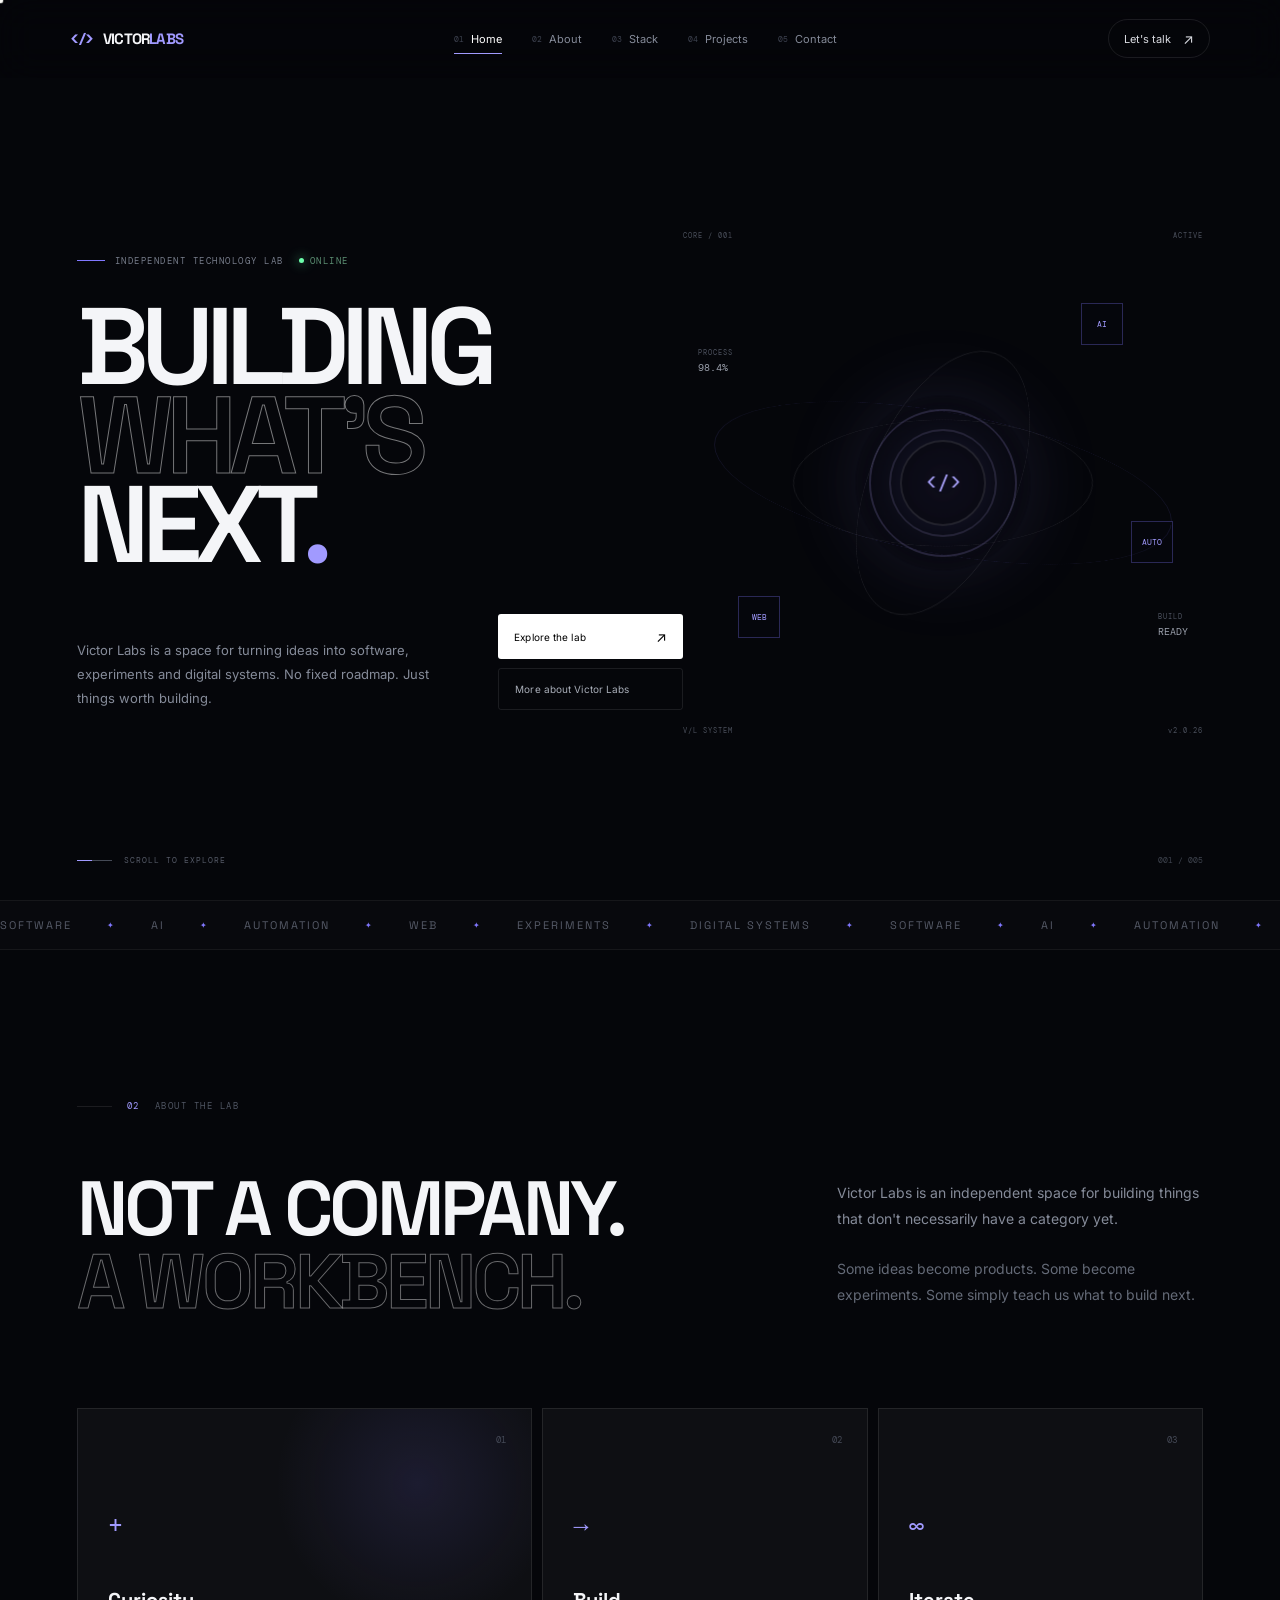
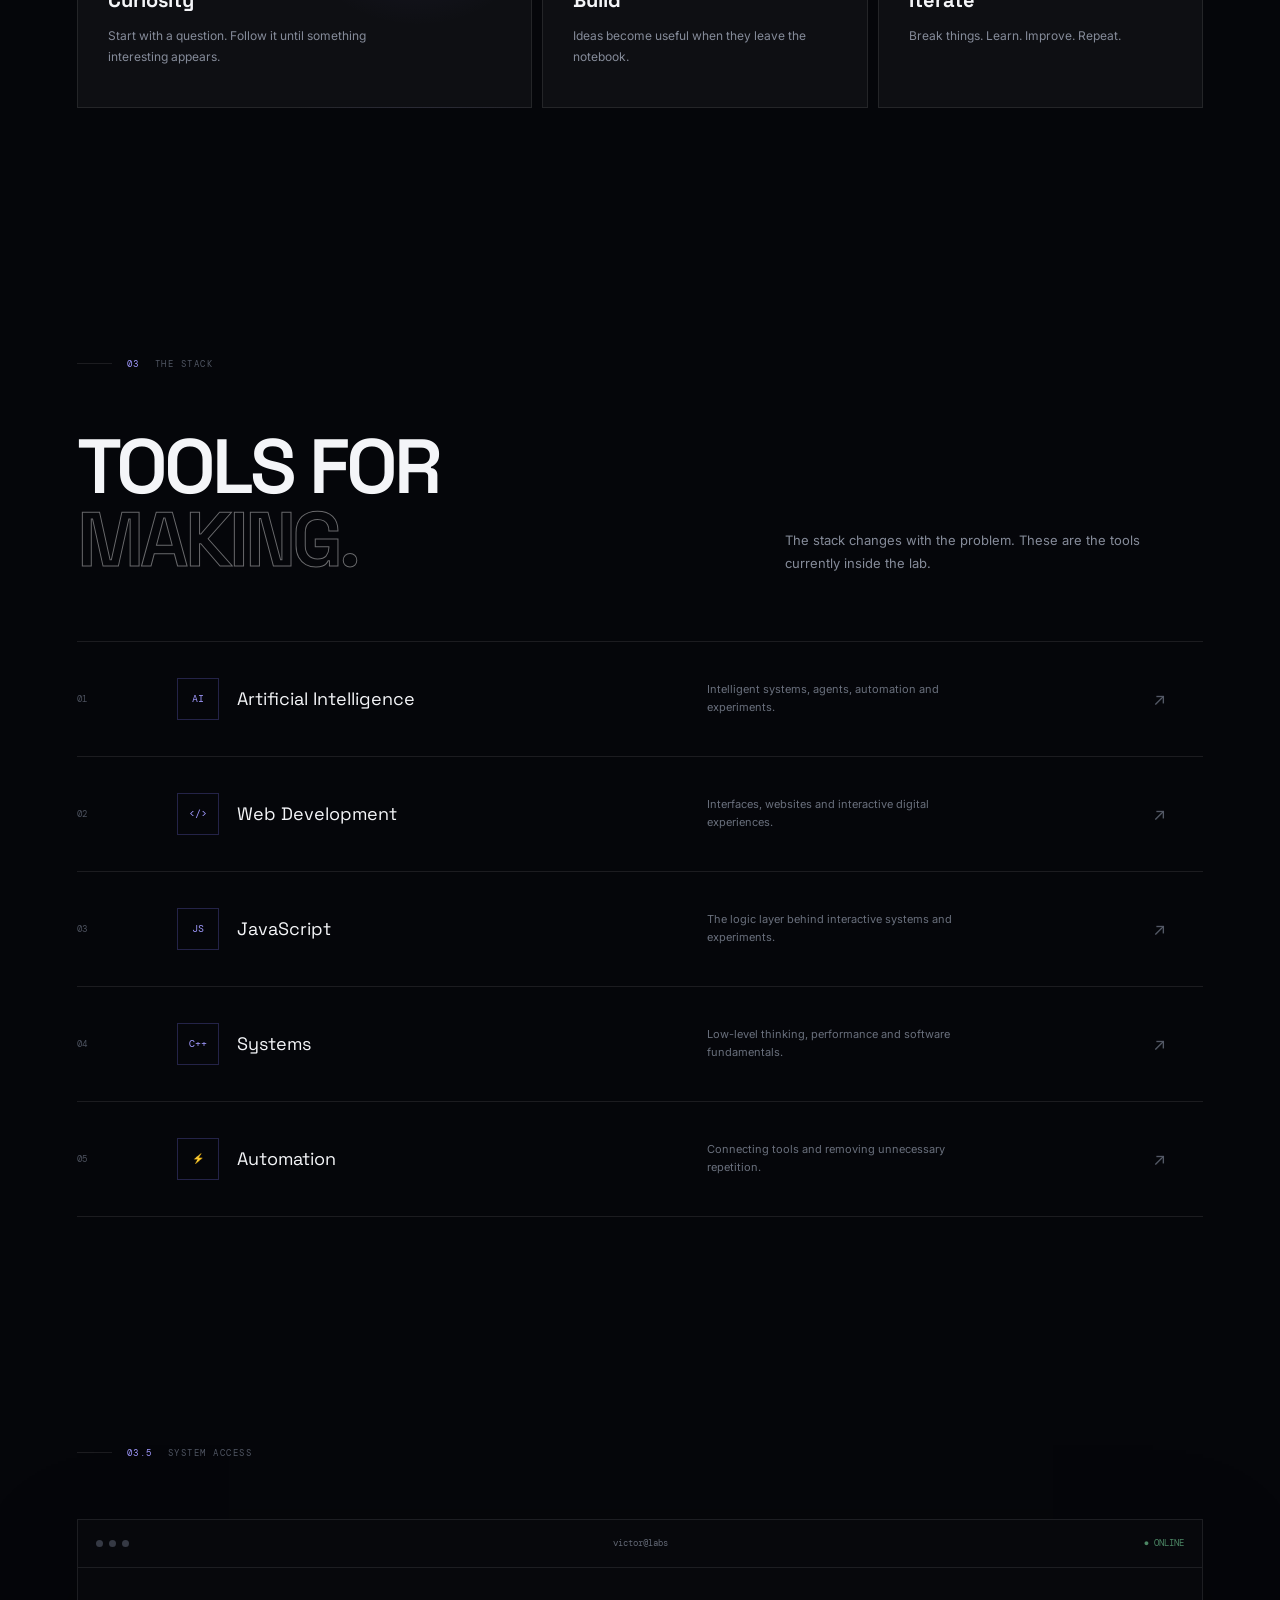
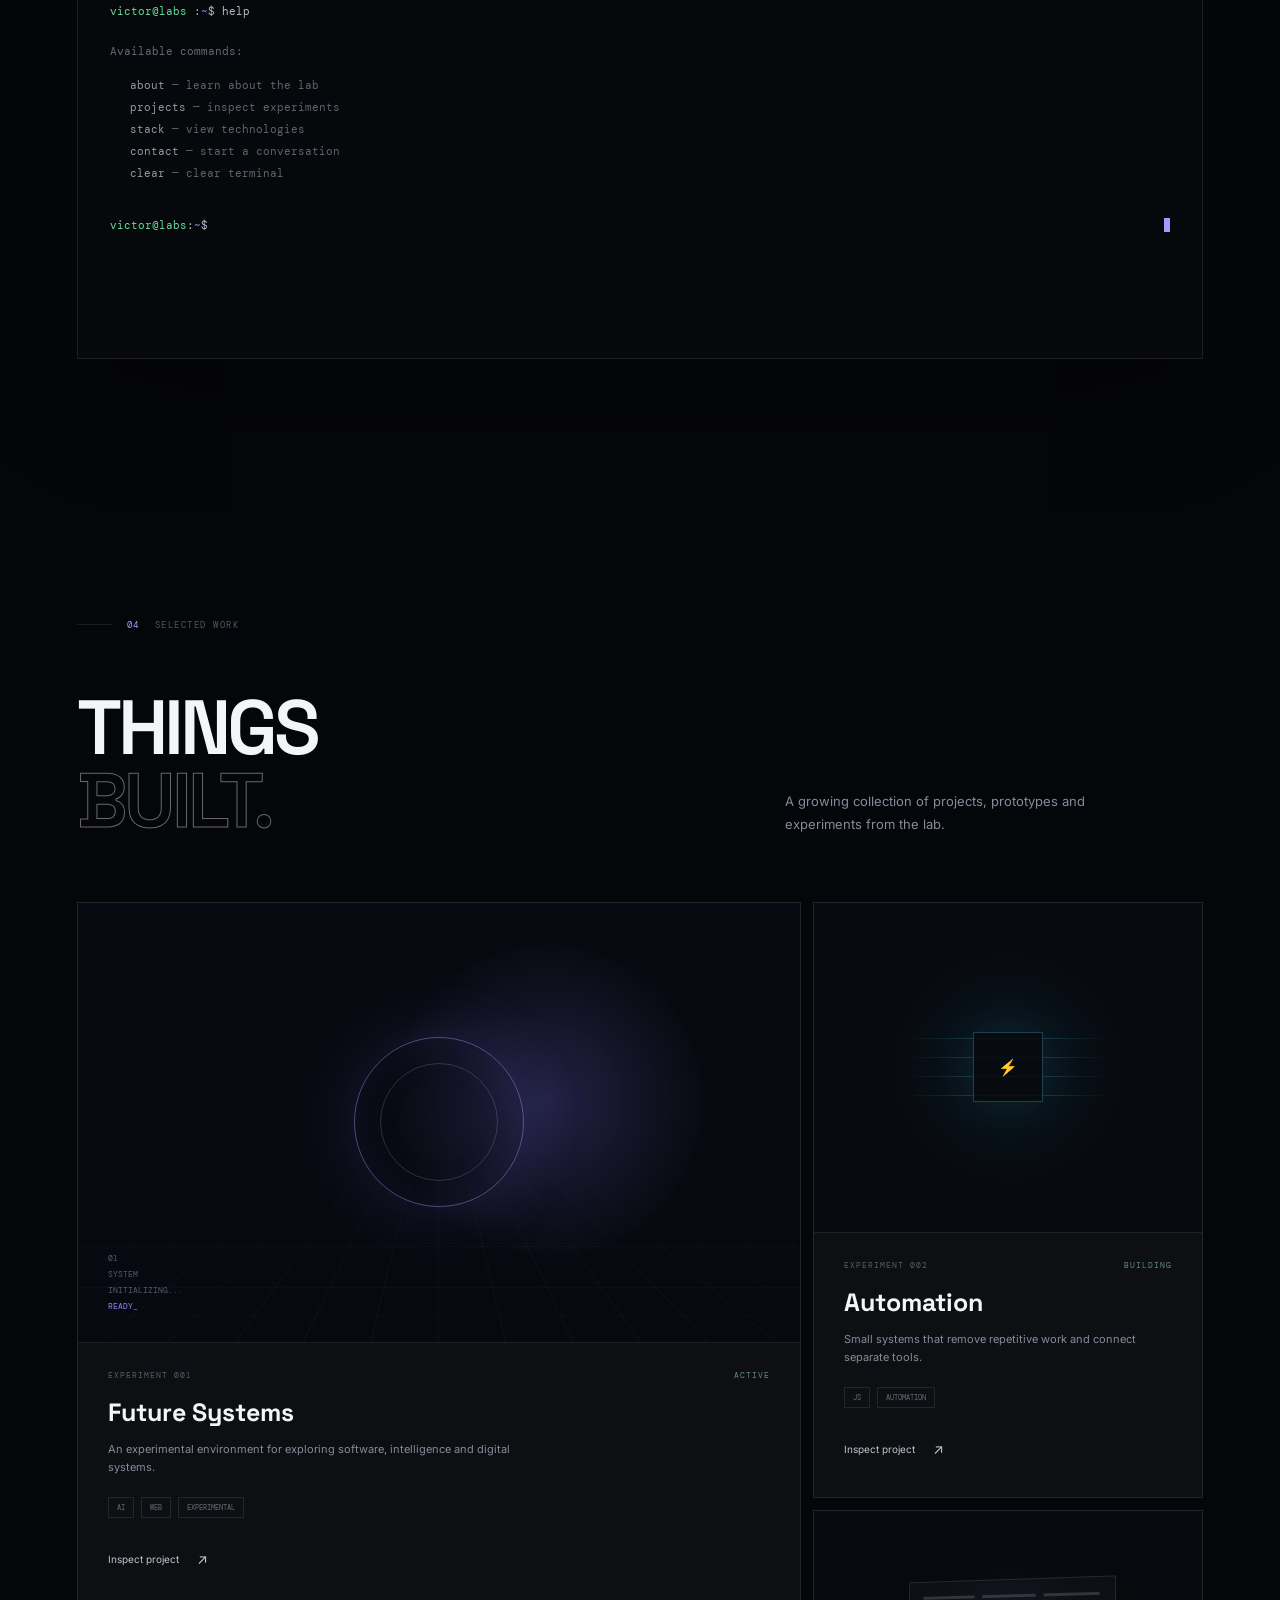
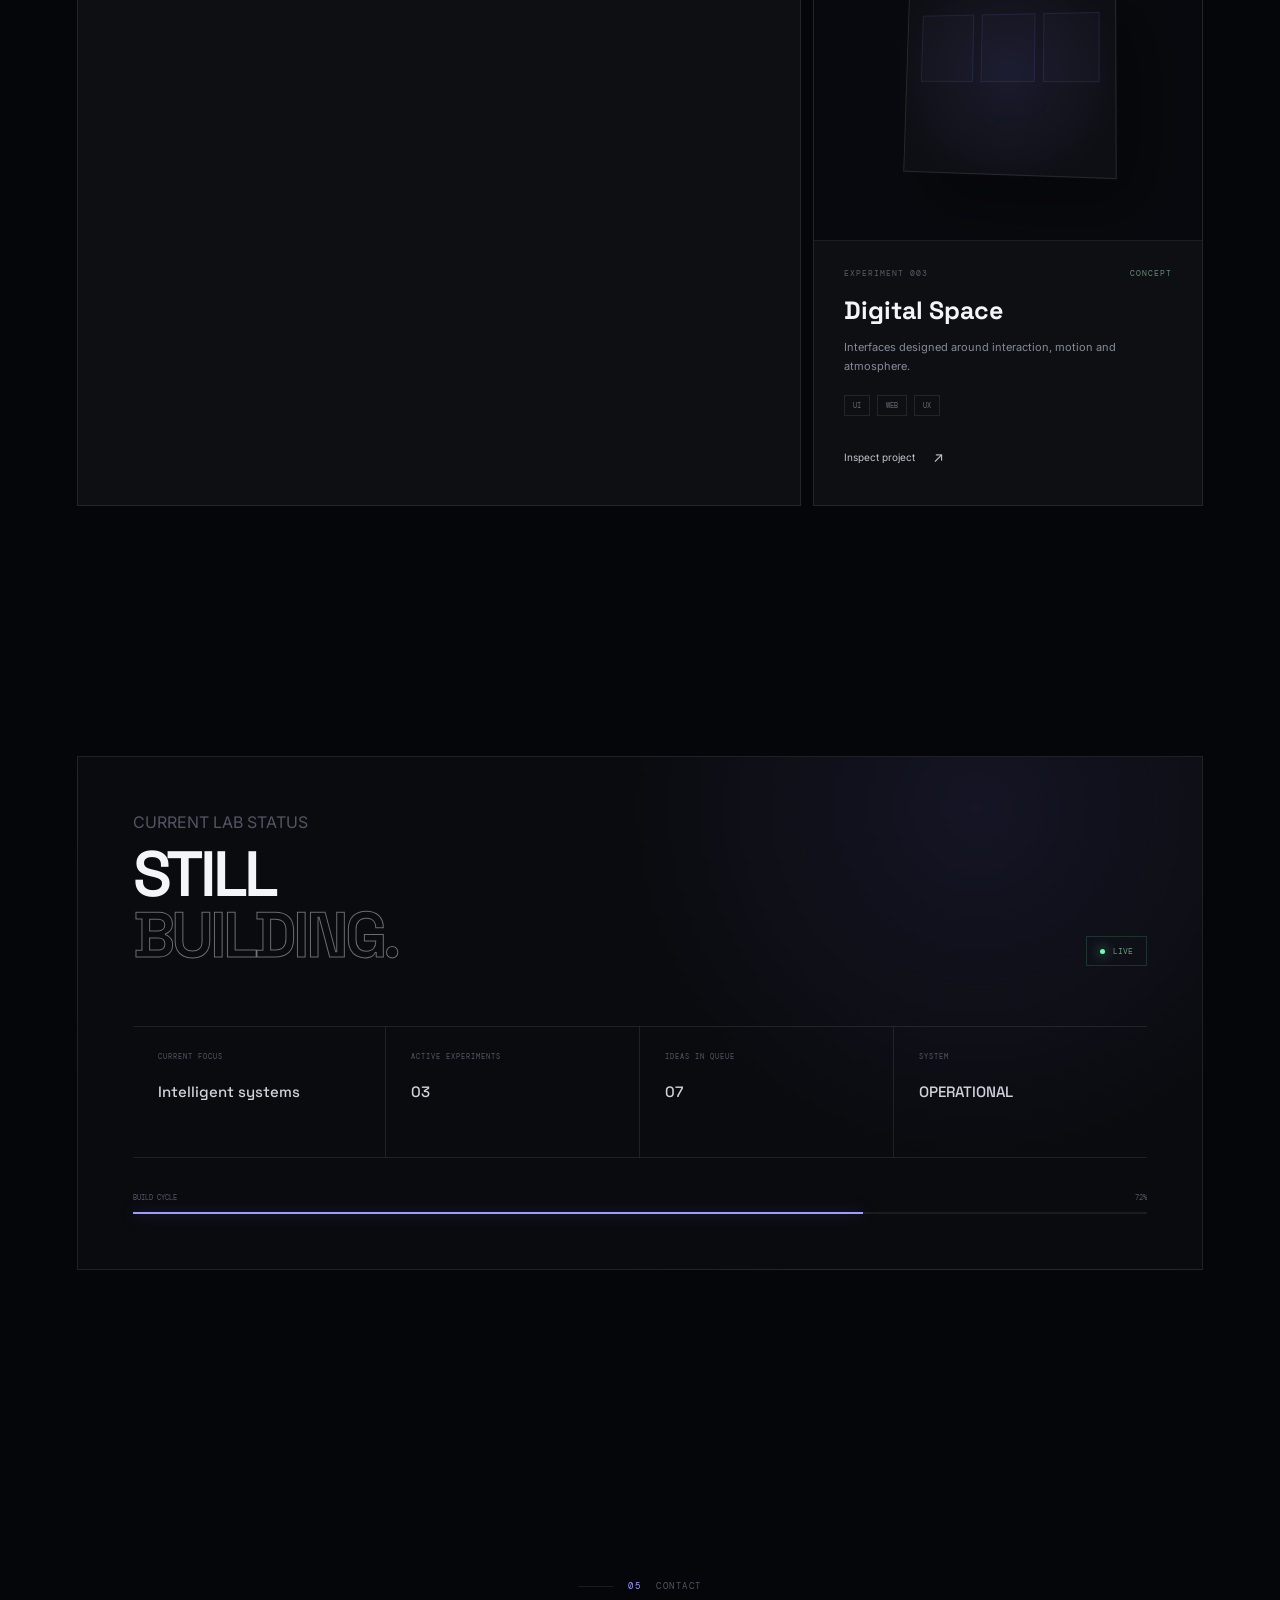
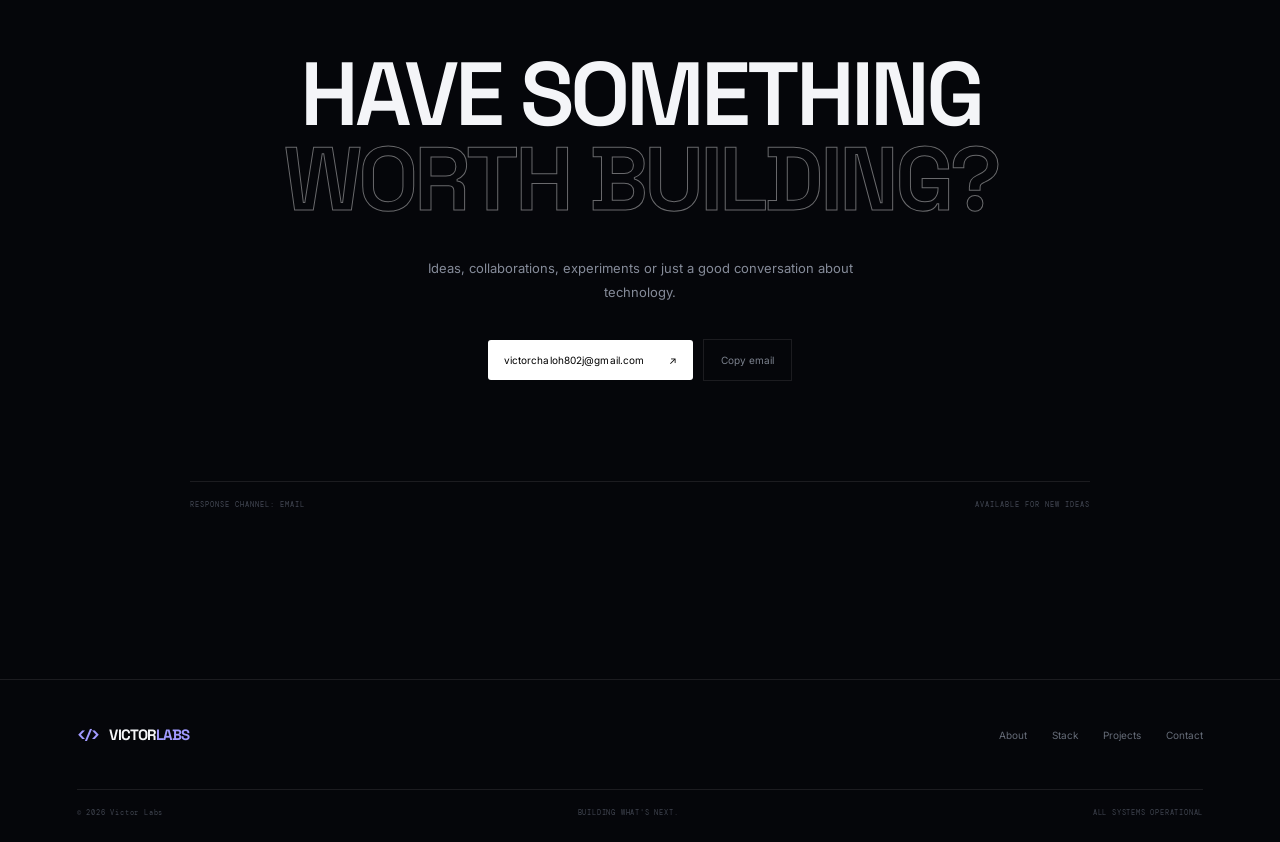
==== index.html @ d170b47a "Initial Victor Labs website" ====
<!DOCTYPE html>
<html lang="en">
<head>
    <meta charset="UTF-8">

    <meta
        name="viewport"
        content="width=device-width, initial-scale=1.0"
    >

    <meta
    name="description"
    content="Victor Labs — a digital workshop for software, AI, automation, web development and experimental technology."
>

<meta
    name="keywords"
    content="Victor Labs, software development, AI, automation, web development, technology, digital systems"
>

<meta name="author" content="Victor Labs">

<meta
    name="theme-color"
    content="#05060a"
>

<meta property="og:title" content="Victor Labs — Building What's Next">

<meta
    property="og:description"
    content="Software, AI, automation and experimental digital systems."
>

<meta property="og:type" content="website">

<meta property="og:site_name" content="Victor Labs">

<meta name="twitter:card" content="summary">
<meta name="twitter:title" content="Victor Labs — Building What's Next">
<meta
    name="twitter:description"
    content="Software, AI, automation and experimental digital systems."
>

    <title>Victor Labs — Building What's Next</title>
       
    <link rel="icon" type="image/svg+xml" href="favicon.svg">
    <link rel="preconnect" href="https://fonts.googleapis.com">
    <link rel="preconnect" href="https://fonts.gstatic.com" crossorigin>

    <link
        href="https://fonts.googleapis.com/css2?family=DM+Mono:wght@400;500&family=Inter:wght@400;500;600;700;800&family=Space+Grotesk:wght@400;500;600;700&display=swap"
        rel="stylesheet"
    >

    <link rel="stylesheet" href="style.css">
</head>

<body>

    <!-- =========================
         LOADER
    ========================== -->

    <div class="loader" id="loader">
        <div class="loader-inner">
            <div class="loader-mark">&lt;/&gt;</div>

            <div class="loader-line">
                <span></span>
            </div>

            <div class="loader-meta">
                <span>VICTOR LABS</span>
                <span id="loader-percent">00%</span>
            </div>
        </div>
    </div>


    <!-- =========================
         BACKGROUND
    ========================== -->

    <div class="background" aria-hidden="true">
        <div class="background-grid"></div>
        <div class="background-noise"></div>

        <div class="ambient ambient-one"></div>
        <div class="ambient ambient-two"></div>
    </div>

    <canvas id="particle-canvas"></canvas>

    <div class="cursor-dot"></div>
    <div class="cursor-glow"></div>


    <!-- =========================
         NAVIGATION
    ========================== -->

    <header class="navbar">

        <a href="#home" class="brand">

            <span class="brand-mark">&lt;/&gt;</span>

            <span class="brand-name">
                VICTOR<span>LABS</span>
            </span>

        </a>


        <nav class="desktop-nav">

            <a href="#home" class="nav-link active">
                <span>01</span>
                Home
            </a>

            <a href="#about" class="nav-link">
                <span>02</span>
                About
            </a>

            <a href="#stack" class="nav-link">
                <span>03</span>
                Stack
            </a>

            <a href="#projects" class="nav-link">
                <span>04</span>
                Projects
            </a>

            <a href="#contact" class="nav-link">
                <span>05</span>
                Contact
            </a>

        </nav>


        <a href="#contact" class="nav-connect">
            Let's talk
            <span>↗</span>
        </a>


        <button
            class="menu-button"
            id="menu-button"
            aria-label="Open navigation"
            aria-expanded="false"
        >
            <span></span>
            <span></span>
        </button>

    </header>


    <!-- =========================
         MOBILE NAV
    ========================== -->

    <div class="mobile-menu" id="mobile-menu">

        <div class="mobile-menu-top">
            <span>NAVIGATION</span>
            <span>V/L</span>
        </div>

        <a href="#home">
            <span>01</span>
            Home
        </a>

        <a href="#about">
            <span>02</span>
            About
        </a>

        <a href="#stack">
            <span>03</span>
            Stack
        </a>

        <a href="#projects">
            <span>04</span>
            Projects
        </a>

        <a href="#contact">
            <span>05</span>
            Contact
        </a>

    </div>


    <main>

        <!-- =========================
             HERO
        ========================== -->

        <section class="hero" id="home">

            <div class="hero-left">

                <div class="eyebrow reveal">

                    <span class="eyebrow-line"></span>

                    <span>INDEPENDENT TECHNOLOGY LAB</span>

                    <span class="eyebrow-status">
                        <i></i>
                        ONLINE
                    </span>

                </div>


                <h1 class="hero-title">

                    <span class="hero-line">
                        BUILDING
                    </span>

                    <span class="hero-line hero-outline">
                        WHAT'S
                    </span>

                    <span class="hero-line">
                        NEXT<span class="hero-dot">.</span>
                    </span>

                </h1>


                <div class="hero-bottom">

                    <p class="hero-description">
                        Victor Labs is a space for turning ideas into
                        software, experiments and digital systems.
                        No fixed roadmap. Just things worth building.
                    </p>


                    <div class="hero-actions">

                        <a
                            href="#projects"
                            class="button button-primary magnetic"
                        >
                            <span>Explore the lab</span>
                            <span class="button-arrow">↗</span>
                        </a>

                        <a
                            href="#about"
                            class="button button-ghost magnetic"
                        >
                            <span>More about Victor Labs</span>
                        </a>

                    </div>

                </div>

            </div>


            <!-- HERO VISUAL -->

            <div class="hero-right">

                <div class="hero-system">

                    <div class="system-label system-label-top">
                        <span>CORE / 001</span>
                        <span>ACTIVE</span>
                    </div>


                    <div class="system-orbit orbit-a"></div>
                    <div class="system-orbit orbit-b"></div>
                    <div class="system-orbit orbit-c"></div>


                    <div class="system-core">

                        <div class="core-ring core-ring-one"></div>
                        <div class="core-ring core-ring-two"></div>

                        <div class="core-center">

                            <div class="core-symbol">
                                &lt;/&gt;
                            </div>

                            <div class="core-pulse"></div>

                        </div>

                    </div>


                    <div class="system-node node-one">
                        <span>AI</span>
                    </div>

                    <div class="system-node node-two">
                        <span>WEB</span>
                    </div>

                    <div class="system-node node-three">
                        <span>AUTO</span>
                    </div>


                    <div class="system-data data-one">
                        <span>PROCESS</span>
                        <strong>98.4%</strong>
                    </div>

                    <div class="system-data data-two">
                        <span>BUILD</span>
                        <strong>READY</strong>
                    </div>


                    <div class="system-label system-label-bottom">
                        <span>V/L SYSTEM</span>
                        <span>v2.0.26</span>
                    </div>

                </div>

            </div>


            <div class="hero-scroll">
                <span class="scroll-line"></span>
                <span>SCROLL TO EXPLORE</span>
            </div>


            <div class="hero-index">
                001 / 005
            </div>

        </section>


        <!-- =========================
             MARQUEE
        ========================== -->

        <div class="marquee">

            <div class="marquee-track">

                <span>SOFTWARE</span>
                <i>✦</i>

                <span>AI</span>
                <i>✦</i>

                <span>AUTOMATION</span>
                <i>✦</i>

                <span>WEB</span>
                <i>✦</i>

                <span>EXPERIMENTS</span>
                <i>✦</i>

                <span>DIGITAL SYSTEMS</span>
                <i>✦</i>

                <span>SOFTWARE</span>
                <i>✦</i>

                <span>AI</span>
                <i>✦</i>

                <span>AUTOMATION</span>
                <i>✦</i>

            </div>

        </div>


        <!-- =========================
             ABOUT
        ========================== -->

        <section class="section about-section" id="about">

            <div class="section-top">

                <div class="section-number">
                    02
                </div>

                <div class="section-label">
                    ABOUT THE LAB
                </div>

            </div>


            <div class="about-intro">

                <h2>
                    NOT A COMPANY.
                    <span>A WORKBENCH.</span>
                </h2>

                <div class="about-intro-copy">

                    <p>
                        Victor Labs is an independent space for
                        building things that don't necessarily
                        have a category yet.
                    </p>

                    <p>
                        Some ideas become products. Some become
                        experiments. Some simply teach us what
                        to build next.
                    </p>

                </div>

            </div>


            <div class="about-grid">

                <div class="about-card about-card-large">

                    <span class="card-index">01</span>

                    <div class="about-card-icon">
                        +
                    </div>

                    <h3>
                        Curiosity
                    </h3>

                    <p>
                        Start with a question. Follow it until
                        something interesting appears.
                    </p>

                </div>


                <div class="about-card">

                    <span class="card-index">02</span>

                    <div class="about-card-icon">
                        →
                    </div>

                    <h3>
                        Build
                    </h3>

                    <p>
                        Ideas become useful when they leave
                        the notebook.
                    </p>

                </div>


                <div class="about-card">

                    <span class="card-index">03</span>

                    <div class="about-card-icon">
                        ∞
                    </div>

                    <h3>
                        Iterate
                    </h3>

                    <p>
                        Break things. Learn. Improve.
                        Repeat.
                    </p>

                </div>

            </div>

        </section>


        <!-- =========================
             STACK
        ========================== -->

        <section class="section stack-section" id="stack">

            <div class="section-top">

                <div class="section-number">
                    03
                </div>

                <div class="section-label">
                    THE STACK
                </div>

            </div>


            <div class="section-heading-row">

                <h2>
                    TOOLS FOR
                    <span>MAKING.</span>
                </h2>

                <p>
                    The stack changes with the problem.
                    These are the tools currently inside
                    the lab.
                </p>

            </div>


            <div class="stack-list">

                <article class="stack-item">

                    <div class="stack-number">
                        01
                    </div>

                    <div class="stack-name">
                        <span class="stack-icon">AI</span>
                        Artificial Intelligence
                    </div>

                    <div class="stack-description">
                        Intelligent systems, agents,
                        automation and experiments.
                    </div>

                    <div class="stack-arrow">
                        ↗
                    </div>

                </article>


                <article class="stack-item">

                    <div class="stack-number">
                        02
                    </div>

                    <div class="stack-name">
                        <span class="stack-icon">&lt;/&gt;</span>
                        Web Development
                    </div>

                    <div class="stack-description">
                        Interfaces, websites and interactive
                        digital experiences.
                    </div>

                    <div class="stack-arrow">
                        ↗
                    </div>

                </article>


                <article class="stack-item">

                    <div class="stack-number">
                        03
                    </div>

                    <div class="stack-name">
                        <span class="stack-icon">JS</span>
                        JavaScript
                    </div>

                    <div class="stack-description">
                        The logic layer behind interactive
                        systems and experiments.
                    </div>

                    <div class="stack-arrow">
                        ↗
                    </div>

                </article>


                <article class="stack-item">

                    <div class="stack-number">
                        04
                    </div>

                    <div class="stack-name">
                        <span class="stack-icon">C++</span>
                        Systems
                    </div>

                    <div class="stack-description">
                        Low-level thinking, performance and
                        software fundamentals.
                    </div>

                    <div class="stack-arrow">
                        ↗
                    </div>

                </article>


                <article class="stack-item">

                    <div class="stack-number">
                        05
                    </div>

                    <div class="stack-name">
                        <span class="stack-icon">⚡</span>
                        Automation
                    </div>

                    <div class="stack-description">
                        Connecting tools and removing
                        unnecessary repetition.
                    </div>

                    <div class="stack-arrow">
                        ↗
                    </div>

                </article>

            </div>

        </section>


        <!-- =========================
             TERMINAL
        ========================== -->

        <section class="section terminal-section">

            <div class="section-top">

                <div class="section-number">
                    03.5
                </div>

                <div class="section-label">
                    SYSTEM ACCESS
                </div>

            </div>


            <div class="terminal-window">

                <div class="terminal-top">

                    <div class="terminal-controls">
                        <span></span>
                        <span></span>
                        <span></span>
                    </div>

                    <div class="terminal-title">
                        victor@labs
                    </div>

                    <div class="terminal-status">
                        ● ONLINE
                    </div>

                </div>


                <div class="terminal-content" id="terminal-content">

                    <div class="terminal-line">
                        <span class="terminal-green">
                            victor@labs
                        </span>:<span class="terminal-blue">~</span>$
                        <span>help</span>
                    </div>

                    <div class="terminal-response">
                        Available commands:
                    </div>

                    <div class="terminal-command-list">

                        <span>
                            <b>about</b>
                            — learn about the lab
                        </span>

                        <span>
                            <b>projects</b>
                            — inspect experiments
                        </span>

                        <span>
                            <b>stack</b>
                            — view technologies
                        </span>

                        <span>
                            <b>contact</b>
                            — start a conversation
                        </span>

                        <span>
                            <b>clear</b>
                            — clear terminal
                        </span>

                    </div>

                    <div class="terminal-input-row">

                        <span class="terminal-green">
                            victor@labs
                        </span>:<span class="terminal-blue">~</span>$

                        <input
                            type="text"
                            id="terminal-input"
                            autocomplete="off"
                            spellcheck="false"
                            aria-label="Terminal command"
                        >

                        <span class="terminal-cursor"></span>

                    </div>

                </div>

            </div>

        </section>


        <!-- =========================
             PROJECTS
        ========================== -->

        <section class="section projects-section" id="projects">

            <div class="section-top">

                <div class="section-number">
                    04
                </div>

                <div class="section-label">
                    SELECTED WORK
                </div>

            </div>


            <div class="section-heading-row">

                <h2>
                    THINGS
                    <span>BUILT.</span>
                </h2>

                <p>
                    A growing collection of projects,
                    prototypes and experiments from
                    the lab.
                </p>

            </div>


            <div class="projects-grid">


                <!-- Project 01 -->

                <article class="project project-featured">

                    <div class="project-visual visual-one">

                        <div class="visual-grid"></div>

                        <div class="visual-orb"></div>

                        <div class="visual-code">

                            <span>01</span>

                            <div>
                                SYSTEM
                            </div>

                            <div>
                                INITIALIZING...
                            </div>

                            <strong>
                                READY_
                            </strong>

                        </div>

                    </div>


                    <div class="project-info">

                        <div class="project-meta">
                            <span>EXPERIMENT 001</span>
                            <span>ACTIVE</span>
                        </div>

                        <h3>
                            Future Systems
                        </h3>

                        <p>
                            An experimental environment for
                            exploring software, intelligence
                            and digital systems.
                        </p>

                        <div class="project-tags">
                            <span>AI</span>
                            <span>WEB</span>
                            <span>EXPERIMENTAL</span>
                        </div>

                        <button
                            class="project-button"
                            data-project="future"
                        >
                            Inspect project
                            <span>↗</span>
                        </button>

                    </div>

                </article>


                <!-- Project 02 -->

                <article class="project">

                    <div class="project-visual visual-two">

                        <div class="automation-lines">
                            <span></span>
                            <span></span>
                            <span></span>
                            <span></span>
                        </div>

                        <div class="automation-core">
                            ⚡
                        </div>

                    </div>


                    <div class="project-info">

                        <div class="project-meta">
                            <span>EXPERIMENT 002</span>
                            <span>BUILDING</span>
                        </div>

                        <h3>
                            Automation
                        </h3>

                        <p>
                            Small systems that remove repetitive
                            work and connect separate tools.
                        </p>

                        <div class="project-tags">
                            <span>JS</span>
                            <span>AUTOMATION</span>
                        </div>

                        <button
                            class="project-button"
                            data-project="automation"
                        >
                            Inspect project
                            <span>↗</span>
                        </button>

                    </div>

                </article>


                <!-- Project 03 -->

                <article class="project">

                    <div class="project-visual visual-three">

                        <div class="interface-window">

                            <div></div>
                            <div></div>
                            <div></div>

                            <span></span>
                            <span></span>
                            <span></span>

                        </div>

                    </div>


                    <div class="project-info">

                        <div class="project-meta">
                            <span>EXPERIMENT 003</span>
                            <span>CONCEPT</span>
                        </div>

                        <h3>
                            Digital Space
                        </h3>

                        <p>
                            Interfaces designed around interaction,
                            motion and atmosphere.
                        </p>

                        <div class="project-tags">
                            <span>UI</span>
                            <span>WEB</span>
                            <span>UX</span>
                        </div>

                        <button
                            class="project-button"
                            data-project="digital"
                        >
                            Inspect project
                            <span>↗</span>
                        </button>

                    </div>

                </article>


            </div>

        </section>


        <!-- =========================
             LAB STATUS
        ========================== -->

        <section class="section lab-section">

            <div class="lab-panel">

                <div class="lab-header">

                    <div>
                        <span class="section-label">
                            CURRENT LAB STATUS
                        </span>

                        <h2>
                            STILL <span>BUILDING.</span>
                        </h2>
                    </div>

                    <div class="lab-live">
                        <i></i>
                        LIVE
                    </div>

                </div>


                <div class="lab-status-grid">

                    <div class="lab-status-item">

                        <span>CURRENT FOCUS</span>

                        <strong>
                            Intelligent systems
                        </strong>

                    </div>


                    <div class="lab-status-item">

                        <span>ACTIVE EXPERIMENTS</span>

                        <strong>
                            03
                        </strong>

                    </div>


                    <div class="lab-status-item">

                        <span>IDEAS IN QUEUE</span>

                        <strong>
                            07
                        </strong>

                    </div>


                    <div class="lab-status-item">

                        <span>SYSTEM</span>

                        <strong>
                            OPERATIONAL
                        </strong>

                    </div>

                </div>


                <div class="lab-progress">

                    <div class="progress-label">
                        <span>BUILD CYCLE</span>
                        <span>72%</span>
                    </div>

                    <div class="progress-track">
                        <span></span>
                    </div>

                </div>

            </div>

        </section>


        <!-- =========================
             CONTACT
        ========================== -->

        <section class="section contact-section" id="contact">

            <div class="contact-wrap">

                <div class="section-top">

                    <div class="section-number">
                        05
                    </div>

                    <div class="section-label">
                        CONTACT
                    </div>

                </div>


                <h2>
                    HAVE SOMETHING
                    <span>WORTH BUILDING?</span>
                </h2>


                <p>
                    Ideas, collaborations, experiments or just
                    a good conversation about technology.
                </p>


                <div class="contact-actions">

                    <a
                        href="mailto:victorchaloh802j@gmail.com"
                        class="button button-primary magnetic"
                    >
                        <span>victorchaloh802j@gmail.com</span>
                        <span>↗</span>
                    </a>

                    <button
                        class="copy-email magnetic"
                        id="copy-email"
                    >
                        Copy email
                    </button>

                </div>


                <div class="contact-foot">

                    <span>
                        RESPONSE CHANNEL: EMAIL
                    </span>

                    <span>
                        AVAILABLE FOR NEW IDEAS
                    </span>

                </div>

            </div>

        </section>

    </main>


    <!-- =========================
         PROJECT MODAL
    ========================== -->

    <div
        class="project-modal"
        id="project-modal"
        aria-hidden="true"
    >

        <div class="modal-backdrop"></div>

        <div class="modal">

            <button
                class="modal-close"
                id="modal-close"
                aria-label="Close project"
            >
                ×
            </button>

            <div class="modal-number">
                EXPERIMENT
            </div>

            <h2 id="modal-title">
                Project
            </h2>

            <p id="modal-description">
                Project description.
            </p>

            <div
                class="modal-tech"
                id="modal-tech"
            ></div>

            <div class="modal-footer">

                <span id="modal-status">
                    STATUS
                </span>

                <span>
                    VICTOR LABS
                </span>

            </div>

        </div>

    </div>


    <!-- =========================
         FOOTER
    ========================== -->

    <footer>

        <div class="footer-top">

            <a href="#home" class="brand">

                <span class="brand-mark">&lt;/&gt;</span>

                <span class="brand-name">
                    VICTOR<span>LABS</span>
                </span>

            </a>


            <div class="footer-links">

                <a href="#about">About</a>
                <a href="#stack">Stack</a>
                <a href="#projects">Projects</a>
                <a href="#contact">Contact</a>

            </div>

        </div>


        <div class="footer-bottom">

            <span>
                © 2026 Victor Labs
            </span>

            <span>
                BUILDING WHAT'S NEXT.
            </span>

            <span>
                ALL SYSTEMS OPERATIONAL
            </span>

        </div>

    </footer>


    <script src="script.js"></script>

</body>
</html>
---- style.css ----
:root {
    --bg: #05060a;
    --bg-soft: #080a10;
    --surface: rgba(255, 255, 255, 0.035);
    --surface-hover: rgba(255, 255, 255, 0.055);

    --text: #f4f5f8;
    --muted: #858b99;
    --dim: #505663;

    --line: rgba(255, 255, 255, 0.09);
    --line-soft: rgba(255, 255, 255, 0.055);

    --accent: #8178ff;
    --accent-bright: #a19aff;
    --cyan: #5de4ff;

    --green: #6dffac;

    --max-width: 1440px;
}


/* =========================================
   RESET
========================================= */

* {
    margin: 0;
    padding: 0;
    box-sizing: border-box;
}

html {
    scroll-behavior: smooth;
    background: var(--bg);
}

body {
    background: var(--bg);
    color: var(--text);
    font-family: "Inter", sans-serif;
    overflow-x: hidden;
    cursor: none;
}

body.menu-open {
    overflow: hidden;
}

a {
    color: inherit;
    text-decoration: none;
}

button,
input {
    font: inherit;
}

button {
    border: 0;
}

::selection {
    background: var(--accent);
    color: white;
}


/* =========================================
   CUSTOM SCROLLBAR
========================================= */

::-webkit-scrollbar {
    width: 5px;
}

::-webkit-scrollbar-track {
    background: var(--bg);
}

::-webkit-scrollbar-thumb {
    background: #292d38;
}

::-webkit-scrollbar-thumb:hover {
    background: var(--accent);
}


/* =========================================
   BACKGROUND
========================================= */

.background {
    position: fixed;
    inset: 0;
    z-index: -20;
    overflow: hidden;
    background:
        radial-gradient(
            circle at 75% 15%,
            rgba(102, 91, 255, .08),
            transparent 30%
        ),
        radial-gradient(
            circle at 10% 85%,
            rgba(0, 180, 255, .045),
            transparent 28%
        ),
        var(--bg);
}

.background-grid {
    position: absolute;
    inset: 0;

    background-image:
        linear-gradient(
            rgba(255, 255, 255, .022) 1px,
            transparent 1px
        ),
        linear-gradient(
            90deg,
            rgba(255, 255, 255, .022) 1px,
            transparent 1px
        );

    background-size: 70px 70px;

    mask-image:
        linear-gradient(
            to bottom,
            black 0%,
            black 45%,
            transparent 100%
        );
}

.background-noise {
    position: absolute;
    inset: 0;
    opacity: .035;
    pointer-events: none;

    background-image:
        url("data:image/svg+xml,%3Csvg viewBox='0 0 180 180' xmlns='http://www.w3.org/2000/svg'%3E%3Cfilter id='n'%3E%3CfeTurbulence type='fractalNoise' baseFrequency='.8' numOctaves='4' stitchTiles='stitch'/%3E%3C/filter%3E%3Crect width='100%25' height='100%25' filter='url(%23n)' opacity='.7'/%3E%3C/svg%3E");
}

.ambient {
    position: absolute;
    width: 550px;
    height: 550px;
    border-radius: 50%;
    filter: blur(140px);
    opacity: .12;
    pointer-events: none;
}

.ambient-one {
    background: #6257ff;
    top: -300px;
    right: -180px;
    animation: ambientFloat 12s ease-in-out infinite alternate;
}

.ambient-two {
    background: #00a7ff;
    bottom: -350px;
    left: -250px;
    animation: ambientFloat 15s ease-in-out infinite alternate-reverse;
}

@keyframes ambientFloat {
    from {
        transform: translate(0, 0);
    }

    to {
        transform: translate(100px, 60px);
    }
}


/* =========================================
   PARTICLES
========================================= */

#particle-canvas {
    position: fixed;
    inset: 0;
    width: 100%;
    height: 100%;
    pointer-events: none;
    z-index: -5;
}


/* =========================================
   CURSOR
========================================= */

.cursor-dot {
    position: fixed;
    width: 7px;
    height: 7px;
    border-radius: 50%;
    background: white;
    pointer-events: none;
    z-index: 9999;
    transform: translate(-50%, -50%);
    mix-blend-mode: difference;
}

.cursor-glow {
    position: fixed;
    width: 360px;
    height: 360px;
    border-radius: 50%;
    pointer-events: none;
    z-index: -1;

    background:
        radial-gradient(
            circle,
            rgba(129, 120, 255, .08),
            transparent 67%
        );

    transform: translate(-50%, -50%);
}


/* =========================================
   LOADER
========================================= */

.loader {
    position: fixed;
    inset: 0;
    z-index: 10000;
    background: var(--bg);

    display: flex;
    align-items: center;
    justify-content: center;

    transition:
        opacity .7s ease,
        visibility .7s ease;
}

.loader.hidden {
    opacity: 0;
    visibility: hidden;
}

.loader-inner {
    width: min(380px, 80%);
}

.loader-mark {
    text-align: center;
    color: var(--accent-bright);
    font-family: "DM Mono", monospace;
    font-size: 35px;
    margin-bottom: 35px;
}

.loader-line {
    width: 100%;
    height: 1px;
    background: rgba(255,255,255,.1);
    overflow: hidden;
}

.loader-line span {
    display: block;
    width: 0;
    height: 100%;
    background: var(--accent-bright);
    box-shadow: 0 0 20px var(--accent);
    transition: width .15s linear;
}

.loader-meta {
    display: flex;
    justify-content: space-between;
    margin-top: 12px;

    font-family: "DM Mono", monospace;
    font-size: 9px;
    letter-spacing: 1.5px;
    color: var(--dim);
}


/* =========================================
   NAVIGATION
========================================= */

.navbar {
    position: fixed;
    top: 0;
    left: 0;

    width: 100%;
    height: 78px;

    padding: 0 5.5%;

    display: flex;
    align-items: center;
    justify-content: space-between;

    border-bottom: 1px solid transparent;

    background: rgba(5, 6, 10, .45);
    backdrop-filter: blur(18px);

    z-index: 1000;

    transition:
        background .3s ease,
        border-color .3s ease;
}

.navbar.scrolled {
    background: rgba(5, 6, 10, .88);
    border-color: var(--line-soft);
}

.brand {
    display: inline-flex;
    align-items: center;
    gap: 11px;

    font-family: "Space Grotesk", sans-serif;
    font-weight: 700;
    letter-spacing: -.8px;
}

.brand-mark {
    color: var(--accent-bright);
    font-family: "DM Mono", monospace;
    font-size: 14px;
}

.brand-name {
    font-size: 15px;
}

.brand-name span {
    color: var(--accent-bright);
}

.desktop-nav {
    display: flex;
    align-items: center;
    gap: 30px;
}

.nav-link {
    position: relative;

    display: flex;
    align-items: center;
    gap: 7px;

    color: var(--muted);

    font-size: 11px;
    transition: color .25s ease;
}

.nav-link span {
    color: #3e4350;
    font-family: "DM Mono", monospace;
    font-size: 8px;
}

.nav-link::after {
    content: "";
    position: absolute;
    left: 0;
    bottom: -8px;

    width: 0;
    height: 1px;

    background: var(--accent-bright);

    transition: width .3s ease;
}

.nav-link:hover,
.nav-link.active {
    color: white;
}

.nav-link.active::after {
    width: 100%;
}

.nav-connect {
    display: flex;
    align-items: center;
    gap: 12px;

    padding: 10px 15px;

    border: 1px solid var(--line);
    border-radius: 100px;

    color: #d8dae0;
    font-size: 11px;

    transition:
        background .3s ease,
        color .3s ease,
        transform .3s ease;
}

.nav-connect:hover {
    background: white;
    color: black;
    transform: translateY(-2px);
}

.nav-connect span {
    font-size: 14px;
}

.menu-button {
    display: none;
    width: 35px;
    height: 35px;

    background: transparent;
    cursor: none;
}

.menu-button span {
    display: block;

    width: 24px;
    height: 1px;

    margin: 6px auto;

    background: white;

    transition: transform .3s ease;
}

.menu-button.open span:first-child {
    transform: translateY(3.5px) rotate(45deg);
}

.menu-button.open span:last-child {
    transform: translateY(-3.5px) rotate(-45deg);
}


/* =========================================
   MOBILE MENU
========================================= */

.mobile-menu {
    position: fixed;
    inset: 78px 0 0;

    padding: 30px 7%;

    background: rgba(5,6,10,.97);
    backdrop-filter: blur(25px);

    z-index: 900;

    transform: translateY(-110%);
    opacity: 0;

    transition:
        transform .5s cubic-bezier(.77,0,.18,1),
        opacity .4s ease;

    pointer-events: none;
}

.mobile-menu.open {
    transform: translateY(0);
    opacity: 1;
    pointer-events: auto;
}

.mobile-menu-top {
    display: flex;
    justify-content: space-between;

    padding-bottom: 20px;
    margin-bottom: 15px;

    border-bottom: 1px solid var(--line-soft);

    color: var(--dim);
    font-family: "DM Mono", monospace;
    font-size: 9px;
    letter-spacing: 1px;
}

.mobile-menu > a {
    display: flex;
    align-items: center;
    gap: 20px;

    padding: 19px 0;

    border-bottom: 1px solid var(--line-soft);

    font-family: "Space Grotesk", sans-serif;
    font-size: 28px;
}

.mobile-menu > a span {
    color: var(--accent-bright);
    font-family: "DM Mono", monospace;
    font-size: 9px;
}


/* =========================================
   GENERAL
========================================= */

main {
    position: relative;
}

.section {
    width: min(var(--max-width), 100%);
    margin: 0 auto;
    padding: 150px 6%;
}

.section-top {
    display: flex;
    align-items: center;
    gap: 15px;

    margin-bottom: 60px;

    color: var(--dim);
    font-family: "DM Mono", monospace;
    font-size: 9px;
    letter-spacing: 1.5px;
}

.section-number {
    color: var(--accent-bright);
}

.section-label {
    color: var(--dim);
}

.section-top::before {
    content: "";
    width: 35px;
    height: 1px;
    background: var(--line);
}


/* =========================================
   HERO
========================================= */

.hero {
    min-height: 100vh;
    width: min(var(--max-width), 100%);
    margin: 0 auto;

    padding: 145px 6% 80px;

    display: grid;
    grid-template-columns: 1.1fr .9fr;

    align-items: center;

    position: relative;
}

.hero-left {
    position: relative;
    z-index: 2;
}

.eyebrow {
    display: flex;
    align-items: center;
    gap: 10px;

    margin-bottom: 35px;

    color: #777d8b;

    font-family: "DM Mono", monospace;
    font-size: 9px;
    letter-spacing: 1.5px;
}

.eyebrow-line {
    width: 28px;
    height: 1px;
    background: var(--accent);
}

.eyebrow-status {
    display: inline-flex;
    align-items: center;
    gap: 6px;

    margin-left: 5px;

    color: #5c8f73;
}

.eyebrow-status i,
.lab-live i {
    width: 5px;
    height: 5px;

    border-radius: 50%;

    background: var(--green);
    box-shadow: 0 0 12px var(--green);

    animation: livePulse 1.6s infinite;
}

@keyframes livePulse {
    50% {
        opacity: .35;
    }
}

.hero-title {
    font-family: "Space Grotesk", sans-serif;
    font-size: clamp(70px, 8.5vw, 132px);

    line-height: .82;
    letter-spacing: -8px;

    margin-bottom: 45px;

    font-weight: 600;
}

.hero-line {
    display: block;

    opacity: 0;
    transform: translateY(45px);

    animation: heroReveal .9s cubic-bezier(.16,1,.3,1) forwards;
}

.hero-line:nth-child(1) {
    animation-delay: .25s;
}

.hero-line:nth-child(2) {
    animation-delay: .4s;
}

.hero-line:nth-child(3) {
    animation-delay: .55s;
}

.hero-outline {
    color: transparent;

    -webkit-text-stroke:
        1px rgba(255,255,255,.45);
}

.hero-dot {
    color: var(--accent-bright);
    -webkit-text-stroke: 0;
}

@keyframes heroReveal {
    to {
        opacity: 1;
        transform: translateY(0);
    }
}

.hero-bottom {
    display: flex;
    align-items: flex-end;
    gap: 50px;

    opacity: 0;
    transform: translateY(25px);

    animation:
        fadeUp .8s .8s cubic-bezier(.16,1,.3,1) forwards;
}

.hero-description {
    max-width: 390px;

    color: var(--muted);

    font-size: 13px;
    line-height: 1.85;
}

.hero-actions {
    display: flex;
    flex-direction: column;
    gap: 9px;

    flex-shrink: 0;
}

.button {
    display: inline-flex;
    align-items: center;
    justify-content: space-between;
    gap: 25px;

    min-width: 185px;

    padding: 14px 16px;

    border-radius: 3px;

    font-size: 10px;
    letter-spacing: .1px;

    transition:
        transform .3s ease,
        background .3s ease,
        color .3s ease,
        border-color .3s ease;
}

.button-primary {
    background: white;
    color: black;
}

.button-primary:hover {
    transform: translateY(-3px);
    box-shadow: 0 18px 45px rgba(255,255,255,.1);
}

.button-ghost {
    border: 1px solid var(--line);
    color: #a8adb8;
}

.button-ghost:hover {
    color: white;
    border-color: rgba(255,255,255,.25);
    transform: translateY(-3px);
}

.button-arrow {
    font-size: 14px;
}

.hero-right {
    height: 600px;

    display: flex;
    align-items: center;
    justify-content: center;

    position: relative;
}

.hero-system {
    width: 520px;
    height: 520px;

    position: relative;

    transform-style: preserve-3d;
    transition: transform .2s ease;
}

.system-core {
    position: absolute;

    width: 175px;
    height: 175px;

    left: 50%;
    top: 50%;

    transform: translate(-50%, -50%);

    border-radius: 50%;

    display: flex;
    align-items: center;
    justify-content: center;

    background:
        radial-gradient(
            circle,
            rgba(129,120,255,.16),
            rgba(129,120,255,.02) 58%,
            transparent 70%
        );

    box-shadow:
        0 0 80px rgba(129,120,255,.13),
        inset 0 0 50px rgba(129,120,255,.08);

    animation: coreFloat 5s ease-in-out infinite;
}

@keyframes coreFloat {
    50% {
        transform:
            translate(-50%, -50%)
            scale(1.045);
    }
}

.core-ring {
    position: absolute;
    border: 1px solid rgba(157,149,255,.35);
    border-radius: 50%;
}

.core-ring-one {
    inset: 14px;
    animation: ringRotate 12s linear infinite;
}

.core-ring-two {
    inset: 34px;
    border-color: rgba(255,255,255,.1);
    animation: ringRotateReverse 8s linear infinite;
}

@keyframes ringRotate {
    to {
        transform: rotate(360deg);
    }
}

@keyframes ringRotateReverse {
    to {
        transform: rotate(-360deg);
    }
}

.core-center {
    position: relative;

    width: 85px;
    height: 85px;

    border: 1px solid rgba(255,255,255,.15);
    border-radius: 50%;

    display: flex;
    align-items: center;
    justify-content: center;

    background: rgba(8,9,15,.75);
}

.core-symbol {
    color: var(--accent-bright);
    font-family: "DM Mono", monospace;
    font-size: 20px;
}

.core-pulse {
    position: absolute;
    inset: -12px;

    border: 1px solid rgba(129,120,255,.18);
    border-radius: 50%;

    animation: corePulse 2.5s infinite;
}

@keyframes corePulse {
    0% {
        opacity: .7;
        transform: scale(.8);
    }

    100% {
        opacity: 0;
        transform: scale(1.25);
    }
}

.system-orbit {
    position: absolute;

    left: 50%;
    top: 50%;

    border: 1px solid rgba(255,255,255,.075);
    border-radius: 50%;

    transform-style: preserve-3d;
}

.orbit-a {
    width: 300px;
    height: 300px;

    transform:
        translate(-50%, -50%)
        rotateX(65deg)
        rotateZ(20deg);

    animation: orbitA 14s linear infinite;
}

.orbit-b {
    width: 410px;
    height: 220px;

    transform:
        translate(-50%, -50%)
        rotateY(63deg)
        rotateZ(-25deg);

    animation: orbitB 18s linear infinite reverse;
}

.orbit-c {
    width: 465px;
    height: 465px;

    transform:
        translate(-50%, -50%)
        rotateX(72deg)
        rotateY(10deg);

    border-color: rgba(129,120,255,.1);

    animation: orbitC 25s linear infinite;
}

@keyframes orbitA {
    to {
        transform:
            translate(-50%, -50%)
            rotateX(65deg)
            rotateZ(380deg);
    }
}

@keyframes orbitB {
    to {
        transform:
            translate(-50%, -50%)
            rotateY(63deg)
            rotateZ(-385deg);
    }
}

@keyframes orbitC {
    to {
        transform:
            translate(-50%, -50%)
            rotateX(72deg)
            rotateY(370deg);
    }
}

.system-node {
    position: absolute;

    width: 42px;
    height: 42px;

    display: flex;
    align-items: center;
    justify-content: center;

    border: 1px solid rgba(129,120,255,.3);

    background: rgba(7,8,14,.85);
    backdrop-filter: blur(10px);

    color: var(--accent-bright);

    font-family: "DM Mono", monospace;
    font-size: 8px;

    animation: nodeFloat 4s ease-in-out infinite;
}

.node-one {
    top: 80px;
    right: 80px;
}

.node-two {
    bottom: 105px;
    left: 55px;

    animation-delay: -1.3s;
}

.node-three {
    right: 30px;
    bottom: 180px;

    animation-delay: -2.2s;
}

@keyframes nodeFloat {
    50% {
        transform: translateY(-9px);
    }
}

.system-data {
    position: absolute;

    display: flex;
    flex-direction: column;
    gap: 4px;

    font-family: "DM Mono", monospace;
}

.system-data span {
    color: #4e5360;
    font-size: 7px;
    letter-spacing: 1px;
}

.system-data strong {
    color: #9ca1ad;
    font-size: 10px;
    font-weight: 400;
}

.data-one {
    top: 125px;
    left: 15px;
}

.data-two {
    right: 15px;
    bottom: 105px;
}

.system-label {
    position: absolute;

    display: flex;
    justify-content: space-between;

    width: 100%;

    font-family: "DM Mono", monospace;
    font-size: 7px;
    letter-spacing: 1px;

    color: #4b505c;
}

.system-label-top {
    top: 8px;
}

.system-label-bottom {
    bottom: 8px;
}


/* =========================================
   HERO FOOT DETAILS
========================================= */

.hero-scroll {
    position: absolute;
    left: 6%;
    bottom: 35px;

    display: flex;
    align-items: center;
    gap: 12px;

    color: #555a67;

    font-family: "DM Mono", monospace;
    font-size: 8px;
    letter-spacing: 1px;
}

.scroll-line {
    width: 35px;
    height: 1px;
    background: #454a56;

    position: relative;
    overflow: hidden;
}

.scroll-line::after {
    content: "";

    position: absolute;
    left: 0;
    top: 0;

    width: 15px;
    height: 100%;

    background: var(--accent-bright);

    animation: scrollLine 2s ease-in-out infinite;
}

@keyframes scrollLine {
    0% {
        transform: translateX(-20px);
    }

    50% {
        transform: translateX(40px);
    }

    100% {
        transform: translateX(-20px);
    }
}

.hero-index {
    position: absolute;
    right: 6%;
    bottom: 35px;

    color: #3f444f;

    font-family: "DM Mono", monospace;
    font-size: 8px;
}


/* =========================================
   MARQUEE
========================================= */

.marquee {
    width: 100%;
    overflow: hidden;

    border-top: 1px solid var(--line-soft);
    border-bottom: 1px solid var(--line-soft);

    background: rgba(255,255,255,.012);
}

.marquee-track {
    width: max-content;

    display: flex;
    align-items: center;
    gap: 35px;

    padding: 17px 0;

    color: #565b68;

    font-family: "Space Grotesk", sans-serif;
    font-size: 11px;
    letter-spacing: 2px;

    animation: marquee 28s linear infinite;
}

.marquee-track i {
    color: var(--accent);
    font-style: normal;
    font-size: 8px;
}

@keyframes marquee {
    to {
        transform: translateX(-50%);
    }
}


/* =========================================
   ABOUT
========================================= */

.about-intro {
    display: grid;
    grid-template-columns: 1.3fr .7fr;
    gap: 80px;

    margin-bottom: 90px;
}

.about-intro h2,
.section-heading-row h2,
.contact-wrap h2,
.lab-header h2 {
    font-family: "Space Grotesk", sans-serif;

    font-size: clamp(45px, 6vw, 82px);

    line-height: .95;
    letter-spacing: -4px;

    font-weight: 600;
}

.about-intro h2 span,
.section-heading-row h2 span,
.contact-wrap h2 span,
.lab-header h2 span {
    display: block;

    color: transparent;

    -webkit-text-stroke:
        1px rgba(255,255,255,.4);
}

.about-intro-copy {
    padding-top: 8px;
}

.about-intro-copy p {
    max-width: 420px;

    color: var(--muted);

    font-size: 14px;
    line-height: 1.85;
}

.about-intro-copy p + p {
    margin-top: 24px;
    color: #646a77;
}

.about-grid {
    display: grid;
    grid-template-columns: 1.4fr 1fr 1fr;
    gap: 10px;
}

.about-card {
    min-height: 300px;

    position: relative;

    padding: 30px;

    border: 1px solid var(--line);

    background: var(--surface);

    transition:
        transform .4s cubic-bezier(.16,1,.3,1),
        border-color .4s ease,
        background .4s ease;
}

.about-card:hover {
    transform: translateY(-8px);

    border-color: rgba(129,120,255,.35);

    background: var(--surface-hover);
}

.about-card-large {
    background:
        radial-gradient(
            circle at 75% 25%,
            rgba(129,120,255,.12),
            transparent 35%
        ),
        var(--surface);
}

.card-index {
    position: absolute;
    top: 25px;
    right: 25px;

    color: #454a57;

    font-family: "DM Mono", monospace;
    font-size: 9px;
}

.about-card-icon {
    margin-top: 70px;
    margin-bottom: 45px;

    color: var(--accent-bright);

    font-family: "DM Mono", monospace;
    font-size: 25px;
}

.about-card h3 {
    margin-bottom: 12px;

    font-family: "Space Grotesk", sans-serif;
    font-size: 20px;
}

.about-card p {
    max-width: 270px;

    color: var(--muted);

    font-size: 12px;
    line-height: 1.75;
}


/* =========================================
   STACK
========================================= */

.stack-section {
    padding-top: 100px;
}

.section-heading-row {
    display: grid;
    grid-template-columns: 1.2fr .8fr;
    gap: 80px;

    align-items: end;

    margin-bottom: 65px;
}

.section-heading-row p {
    max-width: 360px;

    color: var(--muted);

    font-size: 13px;
    line-height: 1.8;
}

.stack-list {
    border-top: 1px solid var(--line);
}

.stack-item {
    min-height: 115px;

    display: grid;
    grid-template-columns: 70px 1.2fr 1fr 50px;
    align-items: center;
    gap: 30px;

    border-bottom: 1px solid var(--line);

    transition:
        padding .4s ease,
        background .4s ease;
}

.stack-item:hover {
    padding-left: 20px;
    padding-right: 20px;

    background: rgba(255,255,255,.018);
}

.stack-number {
    color: #4d525f;

    font-family: "DM Mono", monospace;
    font-size: 9px;
}

.stack-name {
    display: flex;
    align-items: center;
    gap: 18px;

    font-family: "Space Grotesk", sans-serif;
    font-size: 18px;
}

.stack-icon {
    width: 42px;
    height: 42px;

    display: flex;
    align-items: center;
    justify-content: center;

    border: 1px solid rgba(129,120,255,.25);

    color: var(--accent-bright);

    font-family: "DM Mono", monospace;
    font-size: 10px;
}

.stack-description {
    max-width: 280px;

    color: #696f7c;

    font-size: 11px;
    line-height: 1.6;
}

.stack-arrow {
    color: #535865;

    font-size: 17px;

    transition:
        color .3s ease,
        transform .3s ease;
}

.stack-item:hover .stack-arrow {
    color: var(--accent-bright);
    transform: translate(3px, -3px);
}


/* =========================================
   TERMINAL
========================================= */

.terminal-section {
    padding-top: 80px;
}

.terminal-window {
    border: 1px solid var(--line);

    background: #07080c;

    box-shadow:
        0 40px 100px rgba(0,0,0,.3);
}

.terminal-top {
    height: 48px;

    padding: 0 18px;

    display: grid;
    grid-template-columns: 1fr auto 1fr;
    align-items: center;

    border-bottom: 1px solid var(--line);

    color: #555b68;

    font-family: "DM Mono", monospace;
    font-size: 9px;
}

.terminal-controls {
    display: flex;
    gap: 6px;
}

.terminal-controls span {
    width: 7px;
    height: 7px;

    border-radius: 50%;

    background: #353944;
}

.terminal-title {
    color: #626875;
}

.terminal-status {
    justify-self: end;

    color: #4c8765;
}

.terminal-content {
    min-height: 390px;

    padding: 32px;

    font-family: "DM Mono", monospace;
    font-size: 11px;

    line-height: 2;
}

.terminal-line {
    color: #b5bac5;
}

.terminal-green {
    color: #62dc9b;
}

.terminal-blue {
    color: #8580ff;
}

.terminal-response {
    margin-top: 18px;
    color: #646a76;
}

.terminal-command-list {
    display: flex;
    flex-direction: column;

    margin: 12px 0 30px 20px;

    color: #5e6470;
}

.terminal-command-list b {
    color: #9298a5;
    font-weight: 400;
}

.terminal-input-row {
    display: flex;
    align-items: center;
    color: #b5bac5;
}

.terminal-input-row input {
    flex: 1;

    min-width: 30px;

    margin-left: 8px;

    outline: none;
    border: none;

    background: transparent;

    color: #e5e7eb;

    font-family: "DM Mono", monospace;
    font-size: 11px;

    caret-color: var(--accent-bright);
}

.terminal-cursor {
    width: 6px;
    height: 14px;

    margin-left: 2px;

    background: var(--accent-bright);

    animation: terminalBlink .8s infinite;
}

@keyframes terminalBlink {
    50% {
        opacity: 0;
    }
}


/* =========================================
   PROJECTS
========================================= */

.projects-section {
    padding-top: 110px;
}

.projects-grid {
    display: grid;
    grid-template-columns: 1.3fr .7fr;
    gap: 12px;
}

.project {
    border: 1px solid var(--line);

    background: var(--surface);

    overflow: hidden;

    transition:
        transform .4s cubic-bezier(.16,1,.3,1),
        border-color .4s ease;
}

.project:hover {
    transform: translateY(-7px);
    border-color: rgba(129,120,255,.35);
}

.project-featured {
    grid-row: span 2;
}

.project-visual {
    height: 330px;

    position: relative;
    overflow: hidden;

    border-bottom: 1px solid var(--line);
}

.project-featured .project-visual {
    height: 440px;
}

.visual-one {
    background:
        radial-gradient(
            circle at 65% 45%,
            rgba(129,120,255,.22),
            transparent 30%
        ),
        #080910;
}

.visual-grid {
    position: absolute;
    inset: 0;

    background-image:
        linear-gradient(rgba(255,255,255,.025) 1px, transparent 1px),
        linear-gradient(90deg, rgba(255,255,255,.025) 1px, transparent 1px);

    background-size: 45px 45px;

    transform: perspective(400px) rotateX(55deg) scale(1.5);
    transform-origin: center bottom;
}

.visual-orb {
    position: absolute;

    width: 170px;
    height: 170px;

    left: 50%;
    top: 50%;

    transform: translate(-50%, -50%);

    border: 1px solid rgba(159,151,255,.45);
    border-radius: 50%;

    box-shadow:
        0 0 70px rgba(129,120,255,.16),
        inset 0 0 50px rgba(129,120,255,.08);

    animation: visualOrb 5s ease-in-out infinite;
}

.visual-orb::after {
    content: "";

    position: absolute;
    inset: 25px;

    border: 1px solid rgba(255,255,255,.15);
    border-radius: 50%;
}

@keyframes visualOrb {
    50% {
        transform:
            translate(-50%, -50%)
            scale(1.08);
    }
}

.visual-code {
    position: absolute;

    left: 30px;
    bottom: 28px;

    color: #555b68;

    font-family: "DM Mono", monospace;
    font-size: 8px;

    line-height: 2;
}

.visual-code strong {
    color: #8b86ff;
    font-weight: 400;
}

.visual-two {
    display: flex;
    align-items: center;
    justify-content: center;

    background:
        radial-gradient(
            circle,
            rgba(0,170,255,.08),
            transparent 45%
        ),
        #080a0f;
}

.automation-lines {
    position: absolute;

    display: flex;
    flex-direction: column;
    gap: 18px;

    width: 55%;

    opacity: .5;
}

.automation-lines span {
    height: 1px;
    background: linear-gradient(
        90deg,
        transparent,
        rgba(93,228,255,.5),
        transparent
    );

    animation: automationLine 2.5s ease-in-out infinite;
}

.automation-lines span:nth-child(2) {
    animation-delay: -.6s;
}

.automation-lines span:nth-child(3) {
    animation-delay: -1.2s;
}

.automation-lines span:nth-child(4) {
    animation-delay: -1.8s;
}

@keyframes automationLine {
    50% {
        transform: translateX(25px);
        opacity: .35;
    }
}

.automation-core {
    position: relative;
    z-index: 2;

    width: 70px;
    height: 70px;

    display: flex;
    align-items: center;
    justify-content: center;

    border: 1px solid rgba(93,228,255,.25);

    background: rgba(8,10,15,.85);

    color: var(--cyan);

    box-shadow: 0 0 50px rgba(93,228,255,.1);

    animation: coreFloat 4s ease-in-out infinite;
}

.visual-three {
    display: flex;
    align-items: center;
    justify-content: center;

    background:
        radial-gradient(
            circle at center,
            rgba(129,120,255,.1),
            transparent 45%
        ),
        #08090e;
}

.interface-window {
    width: 55%;
    height: 60%;

    padding: 15px;

    display: grid;
    grid-template-columns: repeat(3, 1fr);
    grid-template-rows: 12px 1fr 1fr;

    gap: 8px;

    border: 1px solid rgba(255,255,255,.1);

    background: rgba(255,255,255,.025);

    transform:
        perspective(500px)
        rotateY(-10deg)
        rotateX(5deg);

    box-shadow: 25px 30px 60px rgba(0,0,0,.4);
}

.interface-window > div {
    height: 3px;
    background: rgba(255,255,255,.15);
}

.interface-window > span {
    display: block;

    border: 1px solid rgba(129,120,255,.13);

    background: rgba(129,120,255,.025);
}

.project-info {
    padding: 27px 30px 30px;
}

.project-meta {
    display: flex;
    justify-content: space-between;

    margin-bottom: 16px;

    color: #565c68;

    font-family: "DM Mono", monospace;
    font-size: 8px;
    letter-spacing: 1px;
}

.project-meta span:last-child {
    color: #628c75;
}

.project-info h3 {
    margin-bottom: 12px;

    font-family: "Space Grotesk", sans-serif;
    font-size: 25px;
}

.project-info p {
    max-width: 430px;

    margin-bottom: 20px;

    color: var(--muted);

    font-size: 11px;
    line-height: 1.7;
}

.project-tags {
    display: flex;
    flex-wrap: wrap;
    gap: 7px;

    margin-bottom: 22px;
}

.project-tags span {
    padding: 5px 8px;

    border: 1px solid var(--line);

    color: #656b77;

    font-family: "DM Mono", monospace;
    font-size: 7px;
}

.project-button {
    display: inline-flex;
    align-items: center;
    gap: 18px;

    padding: 10px 0;

    background: transparent;

    color: #c2c5cd;

    cursor: none;

    font-size: 10px;

    transition: color .25s ease;
}

.project-button:hover {
    color: var(--accent-bright);
}

.project-button span {
    font-size: 14px;
}


/* =========================================
   LAB STATUS
========================================= */

.lab-section {
    padding-top: 100px;
}

.lab-panel {
    padding: 55px;

    border: 1px solid var(--line);

    background:
        radial-gradient(
            circle at 80% 10%,
            rgba(129,120,255,.09),
            transparent 35%
        ),
        rgba(255,255,255,.018);
}

.lab-header {
    display: flex;
    align-items: flex-end;
    justify-content: space-between;

    margin-bottom: 60px;
}

.lab-header h2 {
    margin-top: 12px;
    font-size: clamp(40px, 5vw, 65px);
}

.lab-live {
    display: flex;
    align-items: center;
    gap: 8px;

    padding: 9px 13px;

    border: 1px solid rgba(109,255,172,.15);

    color: #6a9c7f;

    font-family: "DM Mono", monospace;
    font-size: 8px;
}

.lab-status-grid {
    display: grid;
    grid-template-columns: repeat(4, 1fr);

    border-top: 1px solid var(--line);
    border-bottom: 1px solid var(--line);
}

.lab-status-item {
    min-height: 130px;

    padding: 25px;

    border-right: 1px solid var(--line);
}

.lab-status-item:last-child {
    border-right: 0;
}

.lab-status-item span {
    display: block;

    margin-bottom: 20px;

    color: #535966;

    font-family: "DM Mono", monospace;
    font-size: 7px;
    letter-spacing: 1px;
}

.lab-status-item strong {
    color: #d0d3da;

    font-family: "Space Grotesk", sans-serif;
    font-size: 15px;

    font-weight: 500;
}

.lab-progress {
    padding-top: 35px;
}

.progress-label {
    display: flex;
    justify-content: space-between;

    margin-bottom: 10px;

    color: #555b68;

    font-family: "DM Mono", monospace;
    font-size: 7px;
}

.progress-track {
    width: 100%;
    height: 2px;

    background: rgba(255,255,255,.07);
}

.progress-track span {
    display: block;

    width: 72%;
    height: 100%;

    background: var(--accent-bright);

    box-shadow: 0 0 15px rgba(129,120,255,.4);

    animation: progressPulse 3s ease-in-out infinite alternate;
}

@keyframes progressPulse {
    from {
        opacity: .55;
    }

    to {
        opacity: 1;
    }
}


/* =========================================
   CONTACT
========================================= */

.contact-section {
    padding-top: 160px;
    padding-bottom: 170px;
}

.contact-wrap {
    text-align: center;
}

.contact-wrap .section-top {
    justify-content: center;
}

.contact-wrap h2 {
    max-width: 900px;
    margin: auto;

    font-size: clamp(50px, 7vw, 100px);
}

.contact-wrap > p {
    max-width: 470px;

    margin: 35px auto;

    color: var(--muted);

    font-size: 13px;
    line-height: 1.8;
}

.contact-actions {
    display: flex;
    justify-content: center;
    align-items: center;
    gap: 10px;
}

.copy-email {
    padding: 14px 17px;

    border: 1px solid var(--line);

    background: transparent;

    color: #7b818d;

    cursor: none;

    font-size: 10px;

    transition:
        color .3s ease,
        border-color .3s ease,
        transform .3s ease;
}

.copy-email:hover {
    color: white;
    border-color: rgba(255,255,255,.25);
    transform: translateY(-3px);
}

.contact-foot {
    display: flex;
    justify-content: space-between;

    max-width: 900px;

    margin: 100px auto 0;
    padding-top: 18px;

    border-top: 1px solid var(--line);

    color: #444955;

    font-family: "DM Mono", monospace;
    font-size: 7px;
    letter-spacing: 1px;
}


/* =========================================
   PROJECT MODAL
========================================= */

.project-modal {
    position: fixed;
    inset: 0;

    z-index: 5000;

    display: flex;
    align-items: center;
    justify-content: center;

    padding: 25px;

    opacity: 0;
    visibility: hidden;

    transition:
        opacity .35s ease,
        visibility .35s ease;
}

.project-modal.open {
    opacity: 1;
    visibility: visible;
}

.modal-backdrop {
    position: absolute;
    inset: 0;

    background: rgba(2,3,6,.78);
    backdrop-filter: blur(15px);
}

.modal {
    position: relative;

    width: min(650px, 100%);

    padding: 50px;

    border: 1px solid var(--line);

    background:
        radial-gradient(
            circle at 80% 10%,
            rgba(129,120,255,.09),
            transparent 40%
        ),
        #08090e;

    transform: translateY(30px) scale(.97);

    transition: transform .4s cubic-bezier(.16,1,.3,1);
}

.project-modal.open .modal {
    transform: translateY(0) scale(1);
}

.modal-close {
    position: absolute;

    top: 20px;
    right: 20px;

    width: 35px;
    height: 35px;

    border: 1px solid var(--line);

    background: transparent;

    color: #777d89;

    cursor: none;

    font-size: 22px;

    transition:
        color .25s ease,
        border-color .25s ease;
}

.modal-close:hover {
    color: white;
    border-color: rgba(255,255,255,.25);
}

.modal-number {
    margin-bottom: 18px;

    color: var(--accent-bright);

    font-family: "DM Mono", monospace;
    font-size: 8px;
    letter-spacing: 1.5px;
}

.modal h2 {
    margin-bottom: 18px;

    font-family: "Space Grotesk", sans-serif;
    font-size: 42px;
}

.modal > p {
    max-width: 500px;

    color: var(--muted);

    font-size: 13px;
    line-height: 1.8;
}

.modal-tech {
    display: flex;
    flex-wrap: wrap;
    gap: 7px;

    margin-top: 25px;
}

.modal-tech span {
    padding: 6px 9px;

    border: 1px solid var(--line);

    color: #737986;

    font-family: "DM Mono", monospace;
    font-size: 7px;
}

.modal-footer {
    display: flex;
    justify-content: space-between;

    margin-top: 45px;
    padding-top: 15px;

    border-top: 1px solid var(--line);

    color: #4e535f;

    font-family: "DM Mono", monospace;
    font-size: 7px;
    letter-spacing: 1px;
}


/* =========================================
   FOOTER
========================================= */

footer {
    border-top: 1px solid var(--line);

    padding: 45px 6% 25px;
}

.footer-top {
    display: flex;
    align-items: center;
    justify-content: space-between;

    padding-bottom: 45px;
}

.footer-links {
    display: flex;
    gap: 25px;

    color: #666c78;

    font-size: 10px;
}

.footer-links a {
    transition: color .25s ease;
}

.footer-links a:hover {
    color: white;
}

.footer-bottom {
    display: flex;
    justify-content: space-between;

    padding-top: 18px;

    border-top: 1px solid var(--line);

    color: #3f444f;

    font-family: "DM Mono", monospace;
    font-size: 7px;
    letter-spacing: .8px;
}


/* =========================================
   REVEAL ANIMATIONS
========================================= */

.reveal {
    opacity: 0;
    transform: translateY(25px);

    animation: fadeUp .8s .1s cubic-bezier(.16,1,.3,1) forwards;
}

@keyframes fadeUp {
    to {
        opacity: 1;
        transform: translateY(0);
    }
}

.scroll-reveal {
    opacity: 0;
    transform: translateY(35px);

    transition:
        opacity .9s ease,
        transform .9s cubic-bezier(.16,1,.3,1);
}

.scroll-reveal.visible {
    opacity: 1;
    transform: translateY(0);
}


/* =========================================
   RESPONSIVE — TABLET
========================================= */

@media (max-width: 1100px) {

    .desktop-nav {
        gap: 18px;
    }

    .hero {
        grid-template-columns: 1fr;
        padding-top: 145px;
    }

    .hero-right {
        height: 500px;
        margin-top: 30px;
    }

    .hero-bottom {
        max-width: 700px;
    }

    .about-intro,
    .section-heading-row {
        grid-template-columns: 1fr;
        gap: 35px;
    }

    .about-grid {
        grid-template-columns: 1fr 1fr;
    }

    .about-card-large {
        grid-column: span 2;
    }

    .stack-item {
        grid-template-columns: 50px 1fr 1fr 40px;
    }

    .projects-grid {
        grid-template-columns: 1fr 1fr;
    }

    .project-featured {
        grid-column: span 2;
        grid-row: auto;
    }

    .project-featured .project-visual {
        height: 380px;
    }

    .lab-status-grid {
        grid-template-columns: 1fr 1fr;
    }

    .lab-status-item:nth-child(2) {
        border-right: 0;
    }

    .lab-status-item:nth-child(-n+2) {
        border-bottom: 1px solid var(--line);
    }
}


/* =========================================
   RESPONSIVE — MOBILE
========================================= */

@media (max-width: 750px) {

    body {
        cursor: auto;
    }

    .cursor-dot,
    .cursor-glow {
        display: none;
    }

    .navbar {
        height: 70px;
        padding: 0 6%;
    }

    .desktop-nav,
    .nav-connect {
        display: none;
    }

    .menu-button {
        display: block;
        cursor: pointer;
    }

    .mobile-menu {
        inset: 70px 0 0;
    }

    .hero {
        min-height: auto;

        padding:
            130px 6% 100px;

        display: block;
    }

    .hero-title {
        font-size: clamp(57px, 16vw, 90px);
        letter-spacing: -5px;
    }

    .hero-bottom {
        display: block;
    }

    .hero-description {
        margin-bottom: 28px;
    }

    .hero-actions {
        flex-direction: row;
        flex-wrap: wrap;
    }

    .hero-right {
        height: 430px;
        margin-top: 30px;
    }

    .hero-system {
        width: 380px;
        height: 380px;
    }

    .system-core {
        width: 135px;
        height: 135px;
    }

    .core-center {
        width: 68px;
        height: 68px;
    }

    .core-symbol {
        font-size: 15px;
    }

    .orbit-a {
        width: 240px;
        height: 240px;
    }

    .orbit-b {
        width: 310px;
        height: 170px;
    }

    .orbit-c {
        width: 350px;
        height: 350px;
    }

    .node-one {
        top: 55px;
        right: 40px;
    }

    .node-two {
        bottom: 75px;
        left: 35px;
    }

    .node-three {
        right: 10px;
        bottom: 145px;
    }

    .data-one {
        top: 90px;
        left: 0;
    }

    .data-two {
        right: 0;
        bottom: 75px;
    }

    .hero-scroll,
    .hero-index {
        display: none;
    }

    .section {
        padding:
            100px 6%;
    }

    .section-top {
        margin-bottom: 45px;
    }

    .about-intro h2,
    .section-heading-row h2,
    .contact-wrap h2,
    .lab-header h2 {
        font-size: clamp(42px, 12vw, 65px);
        letter-spacing: -3px;
    }

    .about-grid {
        grid-template-columns: 1fr;
    }

    .about-card-large {
        grid-column: auto;
    }

    .about-card {
        min-height: 270px;
    }

    .stack-item {
        min-height: auto;

        grid-template-columns: 35px 1fr 30px;

        gap: 12px;

        padding: 22px 0;
    }

    .stack-description {
        display: none;
    }

    .stack-name {
        font-size: 15px;
    }

    .stack-icon {
        width: 36px;
        height: 36px;
    }

    .terminal-content {
        min-height: 350px;
        padding: 22px;

        font-size: 9px;
    }

    .terminal-command-list {
        margin-left: 10px;
    }

    .projects-grid {
        grid-template-columns: 1fr;
    }

    .project-featured {
        grid-column: auto;
    }

    .project-visual,
    .project-featured .project-visual {
        height: 280px;
    }

    .lab-panel {
        padding: 30px 22px;
    }

    .lab-header {
        align-items: flex-start;
        gap: 25px;
        flex-direction: column;
    }

    .lab-status-grid {
        grid-template-columns: 1fr;
    }

    .lab-status-item,
    .lab-status-item:nth-child(2) {
        border-right: 0;
        border-bottom: 1px solid var(--line);
    }

    .lab-status-item:last-child {
        border-bottom: 0;
    }

    .contact-actions {
        flex-direction: column;
    }

    .contact-actions .button,
    .copy-email {
        width: min(100%, 300px);
    }

    .contact-foot {
        flex-direction: column;
        gap: 12px;

        text-align: center;

        margin-top: 70px;
    }

    .modal {
        padding: 35px 25px;
    }

    .modal h2 {
        font-size: 32px;
    }

    .footer-top,
    .footer-bottom {
        flex-direction: column;
        gap: 25px;
        text-align: center;
    }

    .footer-links {
        flex-wrap: wrap;
        justify-content: center;
    }
}


/* =========================================
   REDUCED MOTION
========================================= */

@media (prefers-reduced-motion: reduce) {

    *,
    *::before,
    *::after {
        scroll-behavior: auto !important;
        animation-duration: .01ms !important;
        animation-iteration-count: 1 !important;
        transition-duration: .01ms !important;
    }

    #particle-canvas {
        display: none;
    }
}
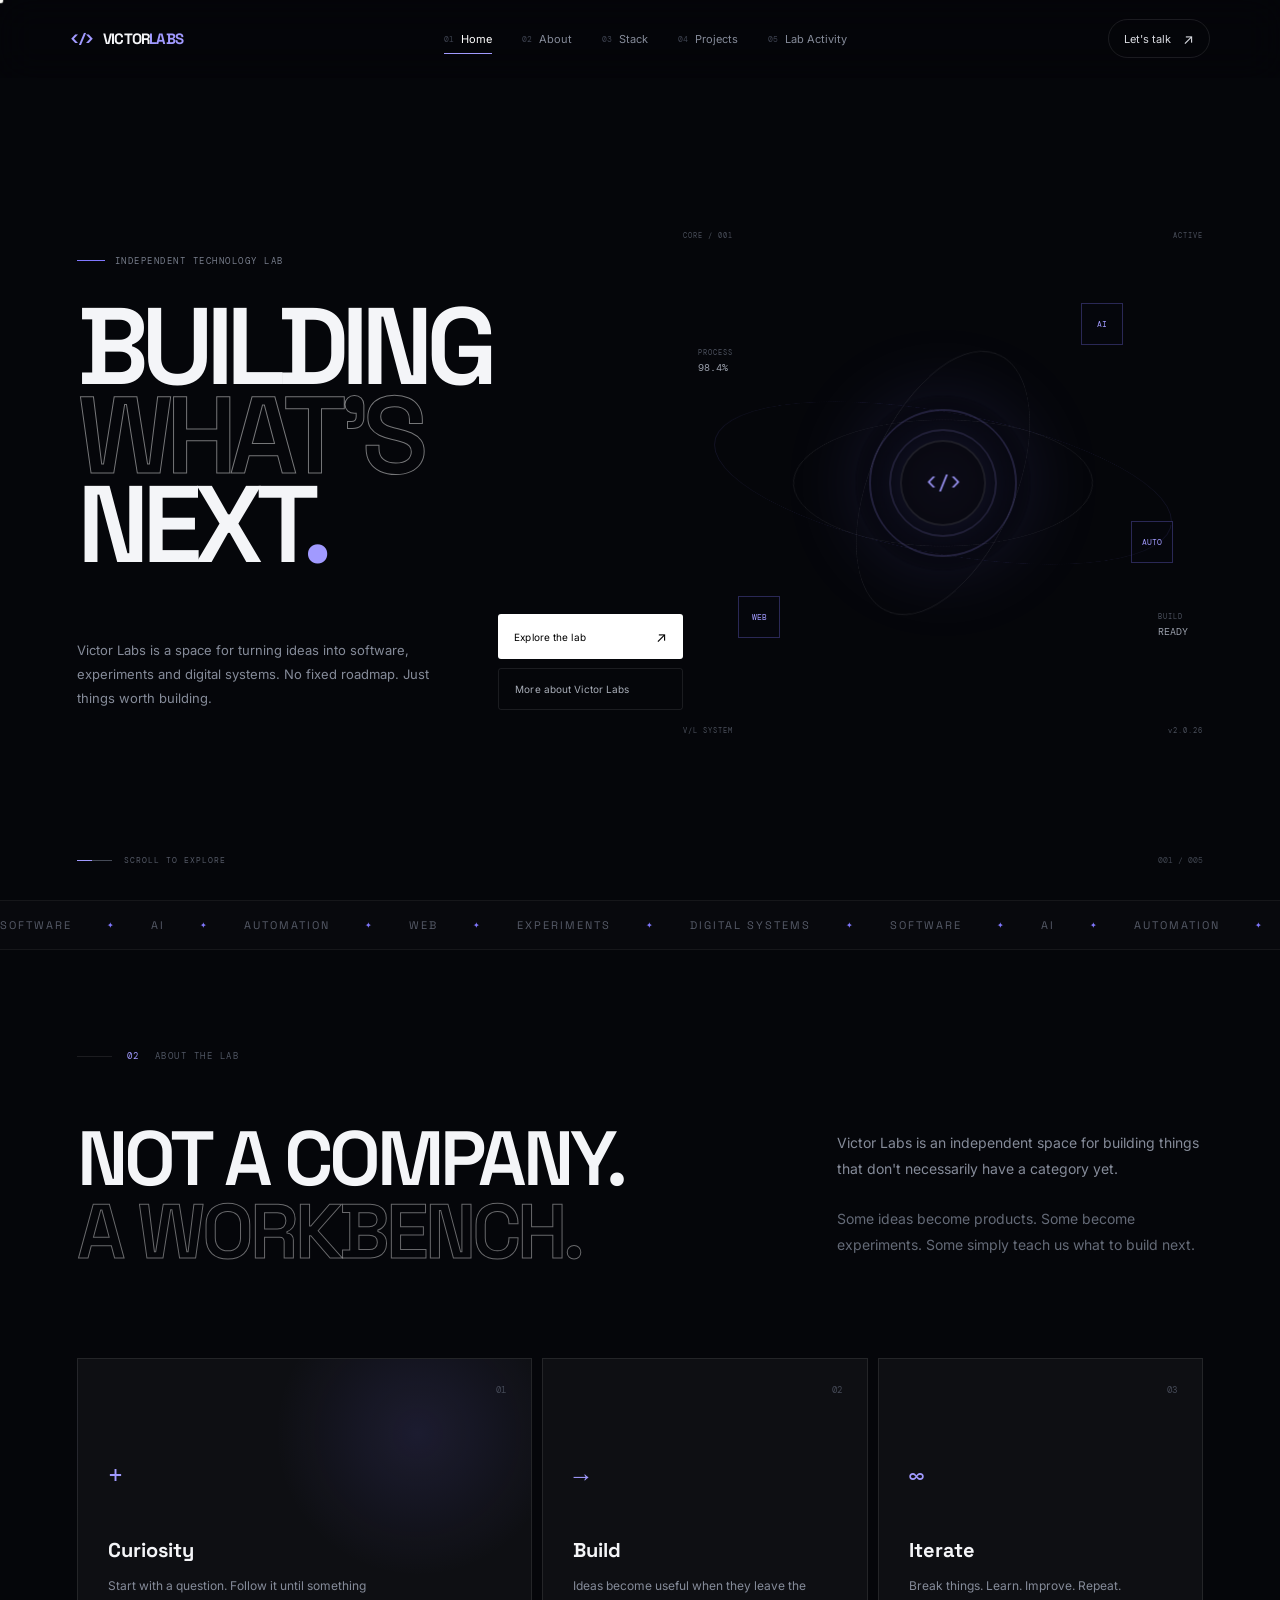
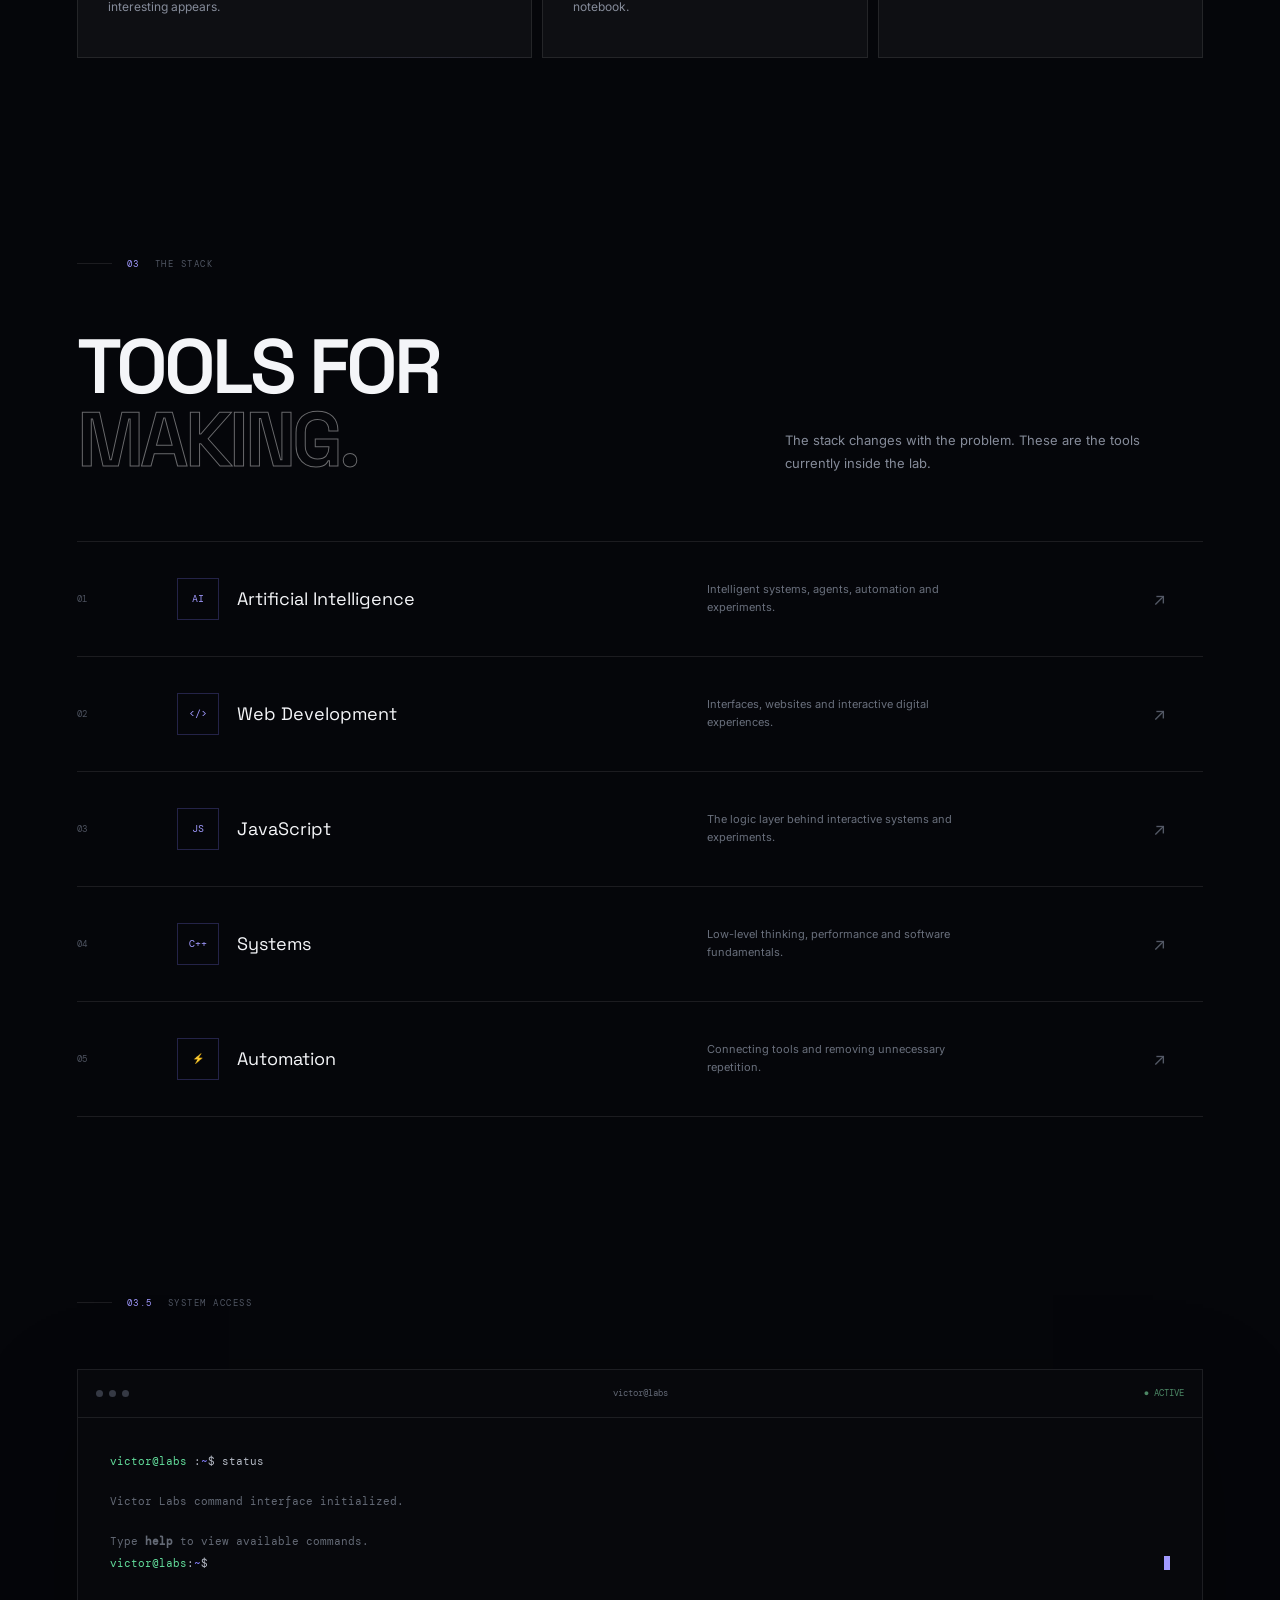
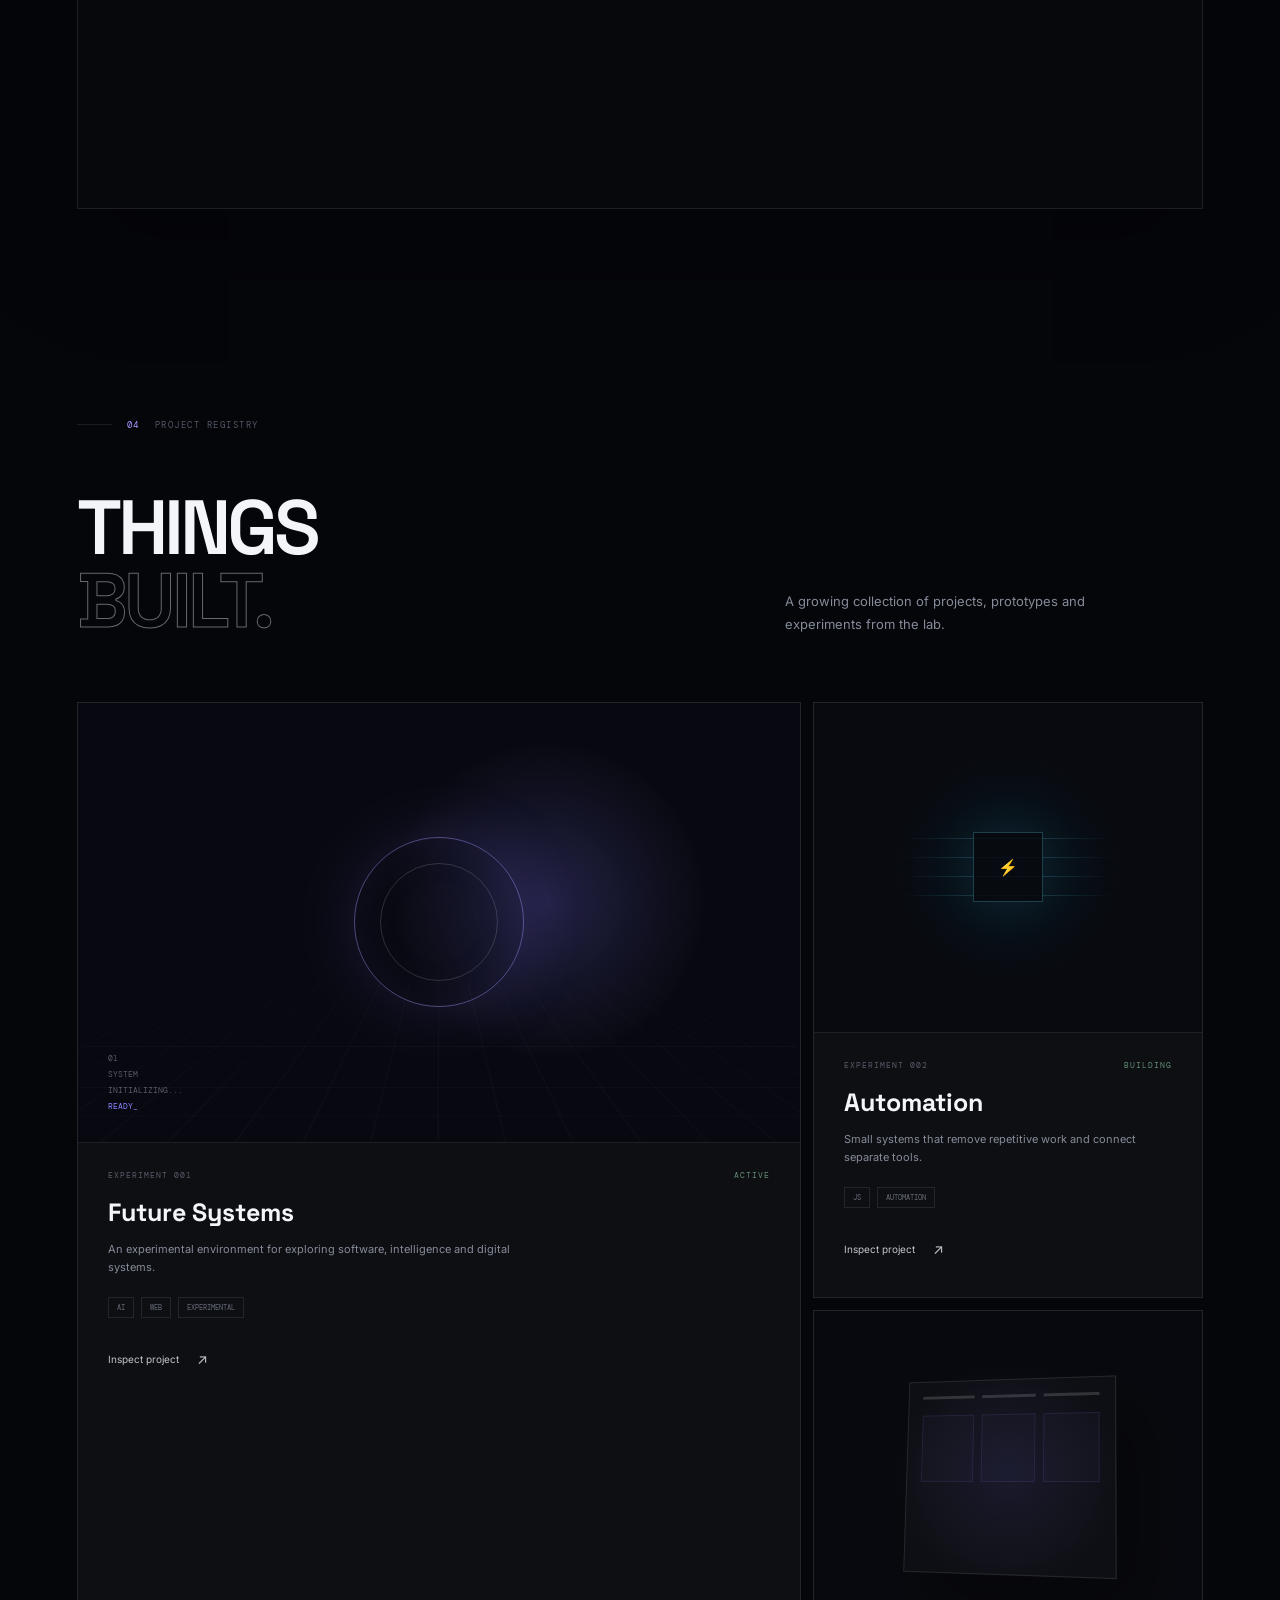
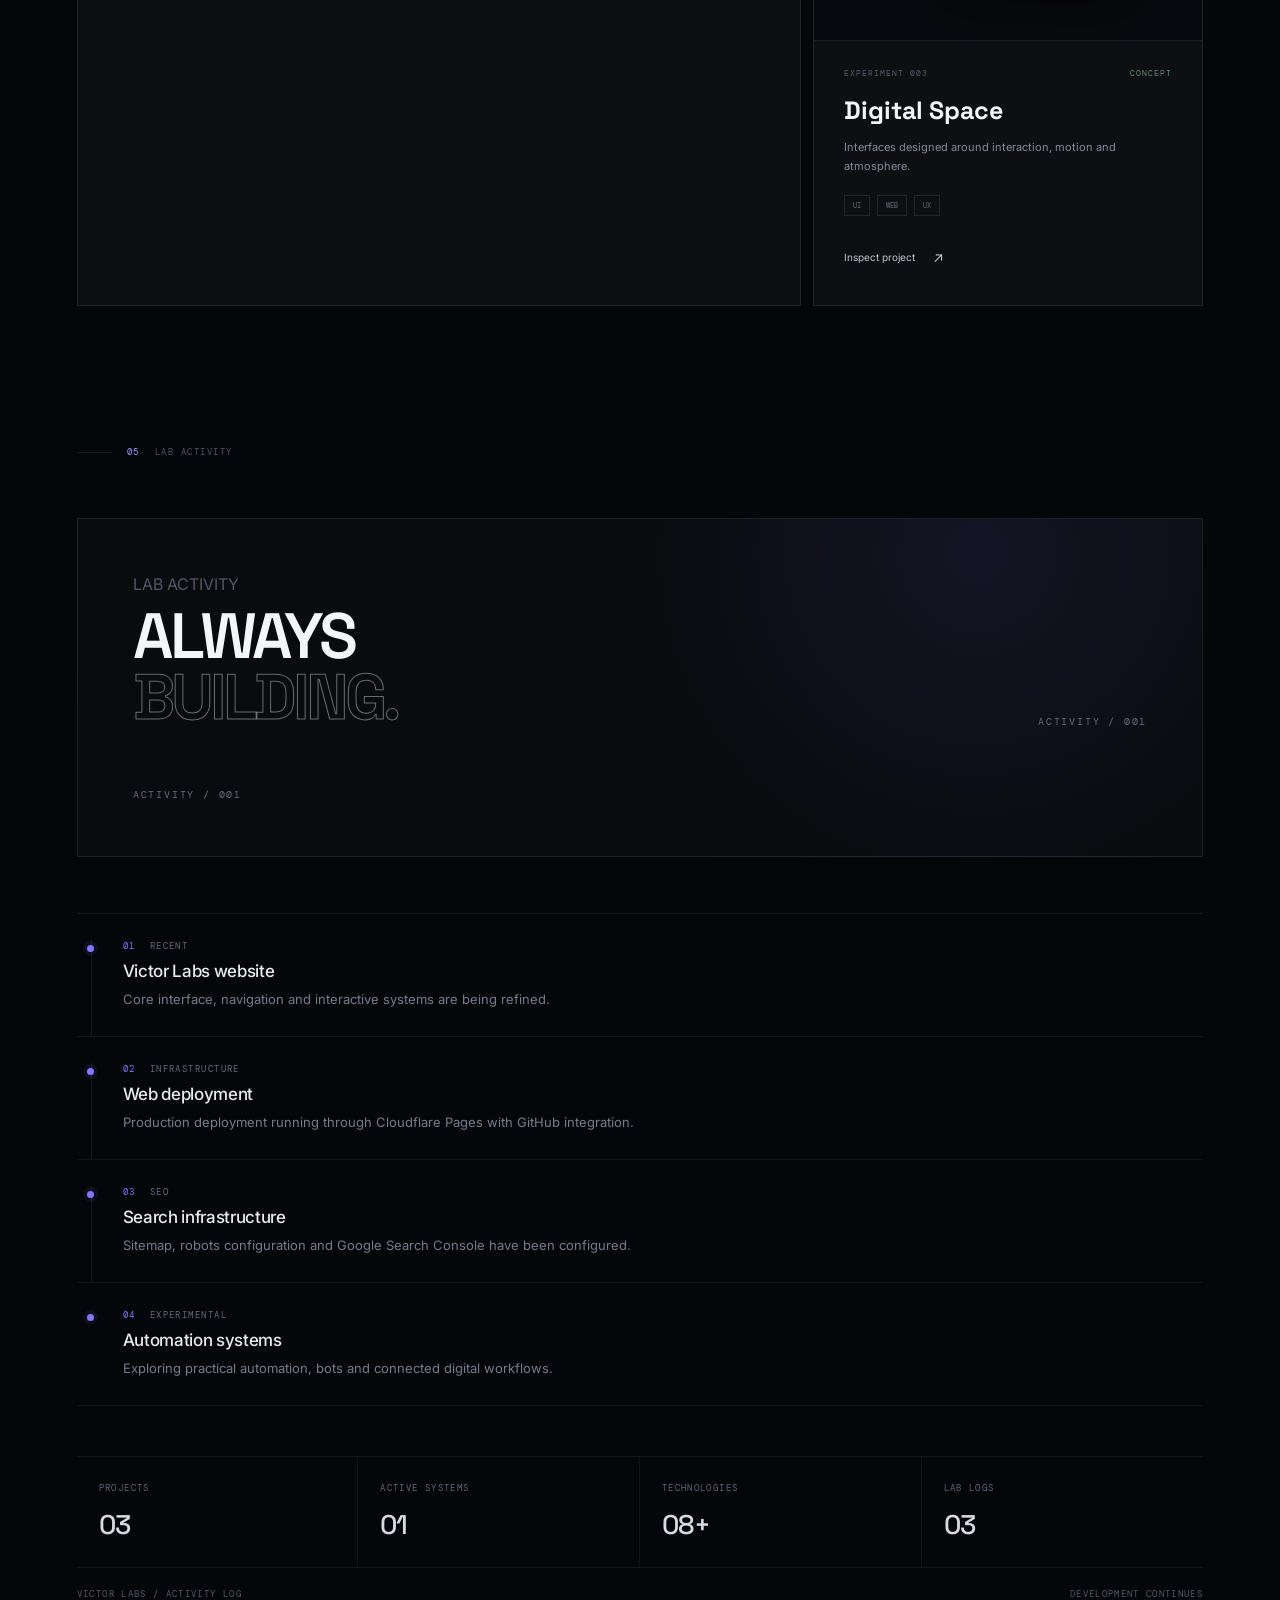
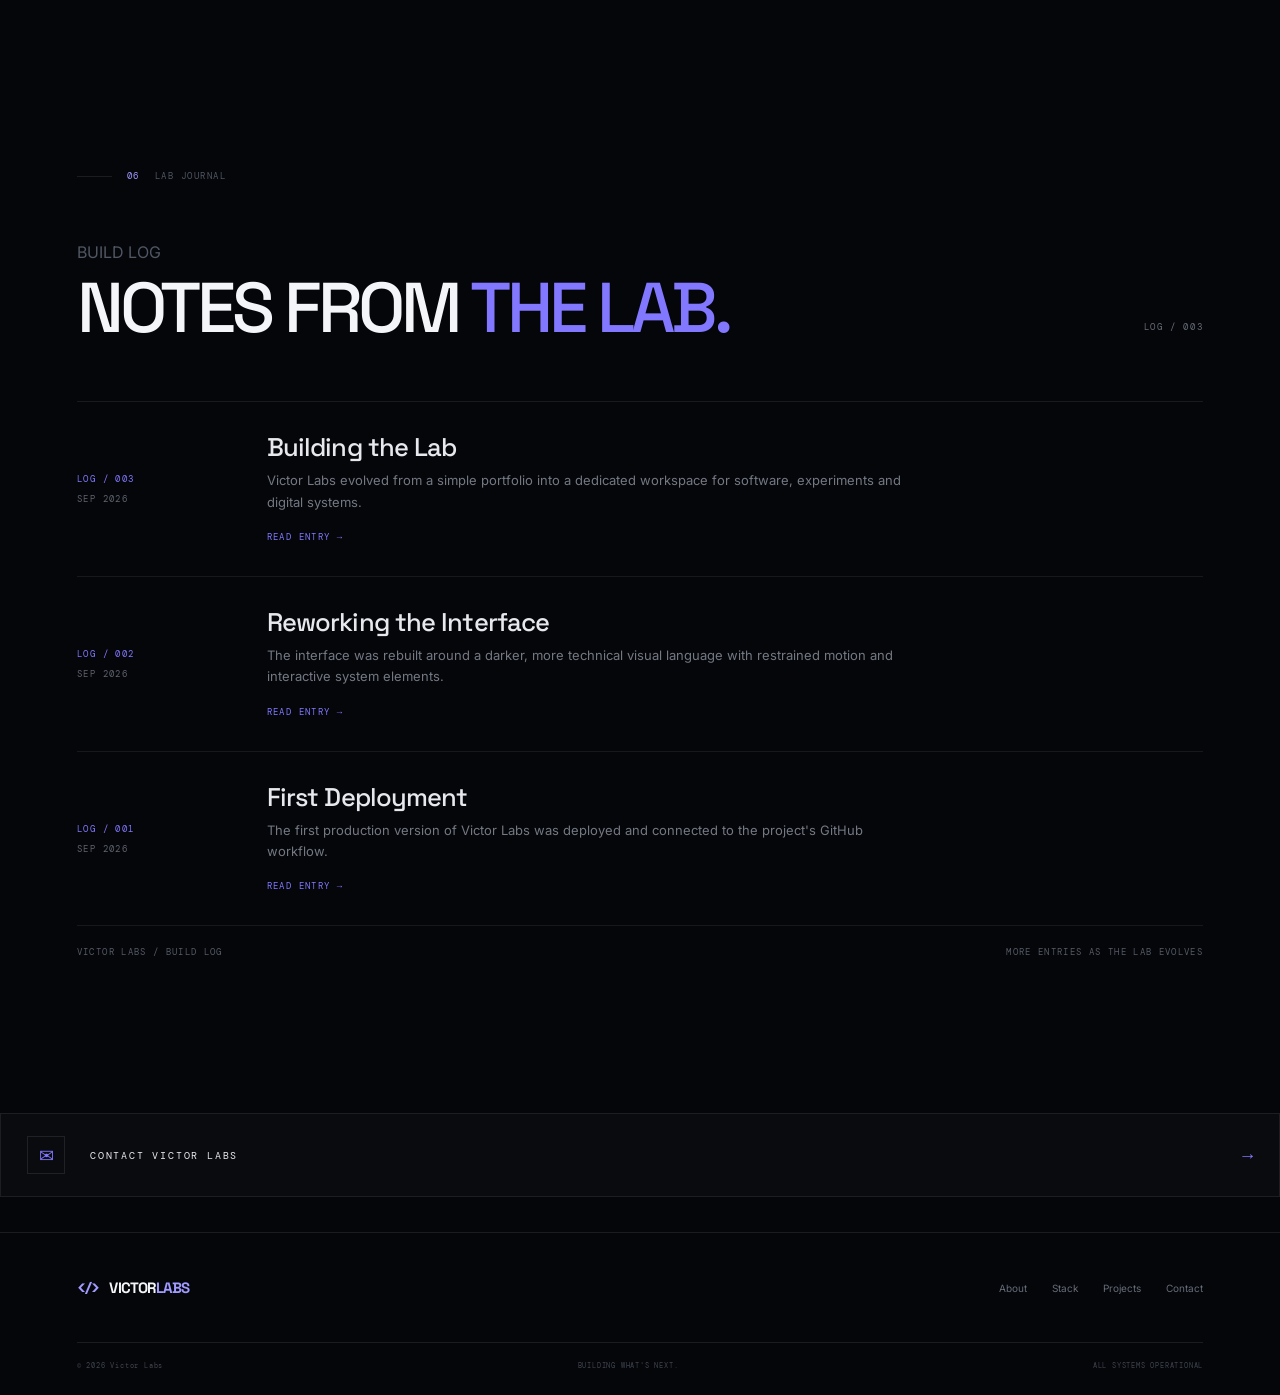
==== commit 14ab5f84: "Update Victor Labs interface" ====
--- a/index.html
+++ b/index.html
@@ -136,9 +136,9 @@
                 Projects
             </a>
 
-            <a href="#contact" class="nav-link">
+            <a href="#Lab Activity" class="nav-link">
                 <span>05</span>
-                Contact
+                Lab Activity
             </a>
 
         </nav>
@@ -218,11 +218,6 @@
 
                     <span>INDEPENDENT TECHNOLOGY LAB</span>
 
-                    <span class="eyebrow-status">
-                        <i></i>
-                        ONLINE
-                    </span>
-
                 </div>
 
 
@@ -356,7 +351,7 @@
             </div>
 
         </section>
-
+    
 
         <!-- =========================
              MARQUEE
@@ -669,493 +664,779 @@
              TERMINAL
         ========================== -->
 
-        <section class="section terminal-section">
-
-            <div class="section-top">
-
-                <div class="section-number">
-                    03.5
-                </div>
-
-                <div class="section-label">
-                    SYSTEM ACCESS
-                </div>
-
-            </div>
-
-
-            <div class="terminal-window">
-
-                <div class="terminal-top">
-
-                    <div class="terminal-controls">
-                        <span></span>
-                        <span></span>
-                        <span></span>
-                    </div>
-
-                    <div class="terminal-title">
-                        victor@labs
-                    </div>
-
-                    <div class="terminal-status">
-                        ● ONLINE
-                    </div>
-
-                </div>
-
-
-                <div class="terminal-content" id="terminal-content">
-
-                    <div class="terminal-line">
-                        <span class="terminal-green">
-                            victor@labs
-                        </span>:<span class="terminal-blue">~</span>$
-                        <span>help</span>
-                    </div>
-
-                    <div class="terminal-response">
-                        Available commands:
-                    </div>
-
-                    <div class="terminal-command-list">
-
-                        <span>
-                            <b>about</b>
-                            — learn about the lab
-                        </span>
-
-                        <span>
-                            <b>projects</b>
-                            — inspect experiments
-                        </span>
-
-                        <span>
-                            <b>stack</b>
-                            — view technologies
-                        </span>
-
-                        <span>
-                            <b>contact</b>
-                            — start a conversation
-                        </span>
-
-                        <span>
-                            <b>clear</b>
-                            — clear terminal
-                        </span>
-
-                    </div>
-
-                    <div class="terminal-input-row">
-
-                        <span class="terminal-green">
-                            victor@labs
-                        </span>:<span class="terminal-blue">~</span>$
-
-                        <input
-                            type="text"
-                            id="terminal-input"
-                            autocomplete="off"
-                            spellcheck="false"
-                            aria-label="Terminal command"
-                        >
-
-                        <span class="terminal-cursor"></span>
-
-                    </div>
-
-                </div>
-
-            </div>
-
-        </section>
+       <section class="section terminal-section">
+
+    <div class="section-top">
+
+        <div class="section-number">
+            03.5
+        </div>
+
+        <div class="section-label">
+            SYSTEM ACCESS
+        </div>
+
+    </div>
+
+
+    <div class="terminal-window">
+
+        <div class="terminal-top">
+
+            <div class="terminal-controls">
+                <span></span>
+                <span></span>
+                <span></span>
+            </div>
+
+            <div class="terminal-title">
+                victor@labs
+            </div>
+
+            <div class="terminal-status">
+                ● ACTIVE
+            </div>
+
+        </div>
+
+
+        <div class="terminal-content" id="terminal-content">
+
+            <!-- Initial terminal output -->
+
+            <div class="terminal-line">
+
+                <span class="terminal-green">
+                    victor@labs
+                </span>:<span class="terminal-blue">~</span>$
+
+                <span>status</span>
+
+            </div>
+
+
+            <div class="terminal-response">
+
+                Victor Labs command interface initialized.
+
+            </div>
+
+
+            <div class="terminal-response terminal-muted">
+
+                Type <b>help</b> to view available commands.
+
+            </div>
+
+
+            <!-- Command input -->
+
+            <div class="terminal-input-row">
+
+                <span class="terminal-green">
+                    victor@labs
+                </span>:<span class="terminal-blue">~</span>$
+
+                <input
+                    type="text"
+                    id="terminal-input"
+                    autocomplete="off"
+                    spellcheck="false"
+                    aria-label="Terminal command"
+                >
+
+                <span class="terminal-cursor"></span>
+
+            </div>
+
+        </div>
+
+    </div>
+
+</section>
+
+       <!-- =========================
+     PROJECTS
+========================== -->
+
+<section class="section projects-section" id="projects">
+
+    <div class="section-top">
+
+        <div class="section-number">
+            04
+        </div>
+
+        <div class="section-label">
+            PROJECT REGISTRY
+        </div>
+
+    </div>
+
+
+    <div class="section-heading-row">
+
+        <h2>
+            THINGS
+            <span>BUILT.</span>
+        </h2>
+
+        <p>
+            A growing collection of projects,
+            prototypes and experiments from
+            the lab.
+        </p>
+
+    </div>
+
+
+    <div class="projects-grid">
 
 
         <!-- =========================
-             PROJECTS
+             PROJECT 01
         ========================== -->
 
-        <section class="section projects-section" id="projects">
-
-            <div class="section-top">
-
-                <div class="section-number">
-                    04
-                </div>
-
-                <div class="section-label">
-                    SELECTED WORK
-                </div>
-
-            </div>
-
-
-            <div class="section-heading-row">
+        <article
+            class="project project-featured"
+            data-project-card="future"
+        >
+
+            <div class="project-visual visual-one">
+
+                <div class="visual-grid"></div>
+
+                <div class="visual-orb"></div>
+
+                <div class="visual-code">
+
+                    <span>01</span>
+
+                    <div>
+                        SYSTEM
+                    </div>
+
+                    <div>
+                        INITIALIZING...
+                    </div>
+
+                    <strong>
+                        READY_
+                    </strong>
+
+                </div>
+
+            </div>
+
+
+            <div class="project-info">
+
+                <div class="project-meta">
+
+                    <span>
+                        EXPERIMENT 001
+                    </span>
+
+                    <span>
+                        ACTIVE
+                    </span>
+
+                </div>
+
+
+                <h3>
+                    Future Systems
+                </h3>
+
+
+                <p>
+                    An experimental environment for
+                    exploring software, intelligence
+                    and digital systems.
+                </p>
+
+
+                <div class="project-tags">
+
+                    <span>
+                        AI
+                    </span>
+
+                    <span>
+                        WEB
+                    </span>
+
+                    <span>
+                        EXPERIMENTAL
+                    </span>
+
+                </div>
+
+
+                <button
+                    class="project-button"
+                    data-project="future"
+                    type="button"
+                >
+                    Inspect project
+                    <span>↗</span>
+                </button>
+
+            </div>
+
+        </article>
+
+
+        <!-- =========================
+             PROJECT 02
+        ========================== -->
+
+        <article
+            class="project"
+            data-project-card="automation"
+        >
+
+            <div class="project-visual visual-two">
+
+                <div class="automation-lines">
+
+                    <span></span>
+                    <span></span>
+                    <span></span>
+                    <span></span>
+
+                </div>
+
+
+                <div class="automation-core">
+                    ⚡
+                </div>
+
+            </div>
+
+
+            <div class="project-info">
+
+                <div class="project-meta">
+
+                    <span>
+                        EXPERIMENT 002
+                    </span>
+
+                    <span>
+                        BUILDING
+                    </span>
+
+                </div>
+
+
+                <h3>
+                    Automation
+                </h3>
+
+
+                <p>
+                    Small systems that remove repetitive
+                    work and connect separate tools.
+                </p>
+
+
+                <div class="project-tags">
+
+                    <span>
+                        JS
+                    </span>
+
+                    <span>
+                        AUTOMATION
+                    </span>
+
+                </div>
+
+
+                <button
+                    class="project-button"
+                    data-project="automation"
+                    type="button"
+                >
+                    Inspect project
+                    <span>↗</span>
+                </button>
+
+            </div>
+
+        </article>
+
+
+        <!-- =========================
+             PROJECT 03
+        ========================== -->
+
+        <article
+            class="project"
+            data-project-card="digital"
+        >
+
+            <div class="project-visual visual-three">
+
+                <div class="interface-window">
+
+                    <div></div>
+                    <div></div>
+                    <div></div>
+
+                    <span></span>
+                    <span></span>
+                    <span></span>
+
+                </div>
+
+            </div>
+
+
+            <div class="project-info">
+
+                <div class="project-meta">
+
+                    <span>
+                        EXPERIMENT 003
+                    </span>
+
+                    <span>
+                        CONCEPT
+                    </span>
+
+                </div>
+
+
+                <h3>
+                    Digital Space
+                </h3>
+
+
+                <p>
+                    Interfaces designed around interaction,
+                    motion and atmosphere.
+                </p>
+
+
+                <div class="project-tags">
+
+                    <span>
+                        UI
+                    </span>
+
+                    <span>
+                        WEB
+                    </span>
+
+                    <span>
+                        UX
+                    </span>
+
+                </div>
+
+
+                <button
+                    class="project-button"
+                    data-project="digital"
+                    type="button"
+                >
+                    Inspect project
+                    <span>↗</span>
+                </button>
+
+            </div>
+
+        </article>
+
+
+    </div>
+
+</section>
+
+    <!-- =========================
+     LAB ACTIVITY
+     ========================== -->
+
+<section class="section lab-section" id="activity">
+
+    <div class="section-top">
+
+        <div class="section-number">
+            05
+        </div>
+
+        <div class="section-label">
+            LAB ACTIVITY
+        </div>
+
+    </div>
+
+    <div class="lab-panel">
+
+        <div class="lab-header">
+
+            <div>
+
+                <span class="section-label">
+                    LAB ACTIVITY
+                </span>
 
                 <h2>
-                    THINGS
-                    <span>BUILT.</span>
+                    ALWAYS <span>BUILDING.</span>
                 </h2>
 
-                <p>
-                    A growing collection of projects,
-                    prototypes and experiments from
-                    the lab.
-                </p>
-
-            </div>
-
-
-            <div class="projects-grid">
-
-
-                <!-- Project 01 -->
-
-                <article class="project project-featured">
-
-                    <div class="project-visual visual-one">
-
-                        <div class="visual-grid"></div>
-
-                        <div class="visual-orb"></div>
-
-                        <div class="visual-code">
-
-                            <span>01</span>
-
-                            <div>
-                                SYSTEM
-                            </div>
-
-                            <div>
-                                INITIALIZING...
-                            </div>
-
-                            <strong>
-                                READY_
-                            </strong>
-
-                        </div>
-
-                    </div>
-
-
-                    <div class="project-info">
-
-                        <div class="project-meta">
-                            <span>EXPERIMENT 001</span>
-                            <span>ACTIVE</span>
-                        </div>
-
-                        <h3>
-                            Future Systems
-                        </h3>
-
-                        <p>
-                            An experimental environment for
-                            exploring software, intelligence
-                            and digital systems.
-                        </p>
-
-                        <div class="project-tags">
-                            <span>AI</span>
-                            <span>WEB</span>
-                            <span>EXPERIMENTAL</span>
-                        </div>
-
-                        <button
-                            class="project-button"
-                            data-project="future"
-                        >
-                            Inspect project
-                            <span>↗</span>
-                        </button>
-
-                    </div>
-
-                </article>
-
-
-                <!-- Project 02 -->
-
-                <article class="project">
-
-                    <div class="project-visual visual-two">
-
-                        <div class="automation-lines">
-                            <span></span>
-                            <span></span>
-                            <span></span>
-                            <span></span>
-                        </div>
-
-                        <div class="automation-core">
-                            ⚡
-                        </div>
-
-                    </div>
-
-
-                    <div class="project-info">
-
-                        <div class="project-meta">
-                            <span>EXPERIMENT 002</span>
-                            <span>BUILDING</span>
-                        </div>
-
-                        <h3>
-                            Automation
-                        </h3>
-
-                        <p>
-                            Small systems that remove repetitive
-                            work and connect separate tools.
-                        </p>
-
-                        <div class="project-tags">
-                            <span>JS</span>
-                            <span>AUTOMATION</span>
-                        </div>
-
-                        <button
-                            class="project-button"
-                            data-project="automation"
-                        >
-                            Inspect project
-                            <span>↗</span>
-                        </button>
-
-                    </div>
-
-                </article>
-
-
-                <!-- Project 03 -->
-
-                <article class="project">
-
-                    <div class="project-visual visual-three">
-
-                        <div class="interface-window">
-
-                            <div></div>
-                            <div></div>
-                            <div></div>
-
-                            <span></span>
-                            <span></span>
-                            <span></span>
-
-                        </div>
-
-                    </div>
-
-
-                    <div class="project-info">
-
-                        <div class="project-meta">
-                            <span>EXPERIMENT 003</span>
-                            <span>CONCEPT</span>
-                        </div>
-
-                        <h3>
-                            Digital Space
-                        </h3>
-
-                        <p>
-                            Interfaces designed around interaction,
-                            motion and atmosphere.
-                        </p>
-
-                        <div class="project-tags">
-                            <span>UI</span>
-                            <span>WEB</span>
-                            <span>UX</span>
-                        </div>
-
-                        <button
-                            class="project-button"
-                            data-project="digital"
-                        >
-                            Inspect project
-                            <span>↗</span>
-                        </button>
-
-                    </div>
-
-                </article>
-
-
-            </div>
-
-        </section>
-
-
-        <!-- =========================
-             LAB STATUS
-        ========================== -->
-
-        <section class="section lab-section">
-
-            <div class="lab-panel">
-
-                <div class="lab-header">
-
-                    <div>
-                        <span class="section-label">
-                            CURRENT LAB STATUS
-                        </span>
-
-                        <h2>
-                            STILL <span>BUILDING.</span>
-                        </h2>
-                    </div>
-
-                    <div class="lab-live">
-                        <i></i>
-                        LIVE
-                    </div>
-
-                </div>
-
-
-                <div class="lab-status-grid">
-
-                    <div class="lab-status-item">
-
-                        <span>CURRENT FOCUS</span>
-
-                        <strong>
-                            Intelligent systems
-                        </strong>
-
-                    </div>
-
-
-                    <div class="lab-status-item">
-
-                        <span>ACTIVE EXPERIMENTS</span>
-
-                        <strong>
-                            03
-                        </strong>
-
-                    </div>
-
-
-                    <div class="lab-status-item">
-
-                        <span>IDEAS IN QUEUE</span>
-
-                        <strong>
-                            07
-                        </strong>
-
-                    </div>
-
-
-                    <div class="lab-status-item">
-
-                        <span>SYSTEM</span>
-
-                        <strong>
-                            OPERATIONAL
-                        </strong>
-
-                    </div>
-
-                </div>
-
-
-                <div class="lab-progress">
-
-                    <div class="progress-label">
-                        <span>BUILD CYCLE</span>
-                        <span>72%</span>
-                    </div>
-
-                    <div class="progress-track">
-                        <span></span>
-                    </div>
-
-                </div>
-
-            </div>
-
-        </section>
-
-
-        <!-- =========================
-             CONTACT
-        ========================== -->
-
-        <section class="section contact-section" id="contact">
-
-            <div class="contact-wrap">
-
-                <div class="section-top">
-
-                    <div class="section-number">
-                        05
-                    </div>
-
-                    <div class="section-label">
-                        CONTACT
-                    </div>
-
-                </div>
-
-
-                <h2>
-                    HAVE SOMETHING
-                    <span>WORTH BUILDING?</span>
-                </h2>
-
-
-                <p>
-                    Ideas, collaborations, experiments or just
-                    a good conversation about technology.
-                </p>
-
-
-                <div class="contact-actions">
-
-                    <a
-                        href="mailto:victorchaloh802j@gmail.com"
-                        class="button button-primary magnetic"
-                    >
-                        <span>victorchaloh802j@gmail.com</span>
-                        <span>↗</span>
-                    </a>
-
-                    <button
-                        class="copy-email magnetic"
-                        id="copy-email"
-                    >
-                        Copy email
-                    </button>
-
-                </div>
-
-
-                <div class="contact-foot">
-
-                    <span>
-                        RESPONSE CHANNEL: EMAIL
-                    </span>
-
-                    <span>
-                        AVAILABLE FOR NEW IDEAS
-                    </span>
-
-                </div>
-
-            </div>
-
-        </section>
-
-    </main>
+            </div>
+
+            <div class="lab-index">
+                ACTIVITY / 001
+            </div>
+
+        </div>
+
+            <div class="lab-index">
+                ACTIVITY / 001
+            </div>
+
+        </div>
+
+
+        <!-- Activity -->
+
+        <div class="lab-activity">
+
+            <div class="activity-item">
+
+                <div class="activity-marker">
+                    <i></i>
+                </div>
+
+                <div class="activity-content">
+
+                    <div class="activity-meta">
+                        <span>01</span>
+                        <span>RECENT</span>
+                    </div>
+
+                    <strong>
+                        Victor Labs website
+                    </strong>
+
+                    <p>
+                        Core interface, navigation and
+                        interactive systems are being refined.
+                    </p>
+
+                </div>
+
+            </div>
+
+
+            <div class="activity-item">
+
+                <div class="activity-marker">
+                    <i></i>
+                </div>
+
+                <div class="activity-content">
+
+                    <div class="activity-meta">
+                        <span>02</span>
+                        <span>INFRASTRUCTURE</span>
+                    </div>
+
+                    <strong>
+                        Web deployment
+                    </strong>
+
+                    <p>
+                        Production deployment running through
+                        Cloudflare Pages with GitHub integration.
+                    </p>
+
+                </div>
+
+            </div>
+
+
+            <div class="activity-item">
+
+                <div class="activity-marker">
+                    <i></i>
+                </div>
+
+                <div class="activity-content">
+
+                    <div class="activity-meta">
+                        <span>03</span>
+                        <span>SEO</span>
+                    </div>
+
+                    <strong>
+                        Search infrastructure
+                    </strong>
+
+                    <p>
+                        Sitemap, robots configuration and
+                        Google Search Console have been configured.
+                    </p>
+
+                </div>
+
+            </div>
+
+
+            <div class="activity-item">
+
+                <div class="activity-marker">
+                    <i></i>
+                </div>
+
+                <div class="activity-content">
+
+                    <div class="activity-meta">
+                        <span>04</span>
+                        <span>EXPERIMENTAL</span>
+                    </div>
+
+                    <strong>
+                        Automation systems
+                    </strong>
+
+                    <p>
+                        Exploring practical automation,
+                        bots and connected digital workflows.
+                    </p>
+
+                </div>
+
+            </div>
+
+        </div>
+
+
+        <!-- Metrics -->
+
+        <div class="lab-metrics">
+
+            <div class="metric-item">
+
+                <span>PROJECTS</span>
+
+                <strong>
+                    03
+                </strong>
+
+            </div>
+
+
+            <div class="metric-item">
+
+                <span>ACTIVE SYSTEMS</span>
+
+                <strong>
+                    01
+                </strong>
+
+            </div>
+
+
+            <div class="metric-item">
+
+                <span>TECHNOLOGIES</span>
+
+                <strong>
+                    08+
+                </strong>
+
+            </div>
+
+
+            <div class="metric-item">
+
+                <span>LAB LOGS</span>
+
+                <strong>
+                    03
+                </strong>
+
+            </div>
+
+        </div>
+
+
+        <div class="lab-footer">
+
+            <span>
+                VICTOR LABS / ACTIVITY LOG
+            </span>
+
+            <span>
+                DEVELOPMENT CONTINUES
+            </span>
+
+        </div>
+
+    </div>
+
+</section>
+    
+
+<section class="section journal-section" id="journal">
+
+    <div class="section-top">
+
+        <div class="section-number">
+            06
+        </div>
+
+        <div class="section-label">
+            LAB JOURNAL
+        </div>
+
+    </div>
+
+
+    <div class="journal-header">
+
+        <div>
+
+            <span class="section-label">
+                BUILD LOG
+            </span>
+
+            <h2>
+                NOTES FROM <span>THE LAB.</span>
+            </h2>
+
+        </div>
+
+        <div class="journal-index">
+            LOG / 003
+        </div>
+
+    </div>
+
+
+    <div class="journal-list">
+
+    <article class="journal-entry" data-journal="003">
+
+        <div class="journal-entry-meta">
+            <span>LOG / 003</span>
+            <span>SEP 2026</span>
+        </div>
+
+        <div class="journal-entry-content">
+
+            <h3>Building the Lab</h3>
+
+            <p>
+                Victor Labs evolved from a simple portfolio
+                into a dedicated workspace for software,
+                experiments and digital systems.
+            </p>
+
+            <span class="journal-open">
+                READ ENTRY →
+            </span>
+
+        </div>
+
+    </article>
+
+
+    <article class="journal-entry" data-journal="002">
+
+        <div class="journal-entry-meta">
+            <span>LOG / 002</span>
+            <span>SEP 2026</span>
+        </div>
+
+        <div class="journal-entry-content">
+
+            <h3>Reworking the Interface</h3>
+
+            <p>
+                The interface was rebuilt around a darker,
+                more technical visual language with restrained
+                motion and interactive system elements.
+            </p>
+
+            <span class="journal-open">
+                READ ENTRY →
+            </span>
+
+        </div>
+
+    </article>
+
+
+    <article class="journal-entry" data-journal="001">
+
+        <div class="journal-entry-meta">
+            <span>LOG / 001</span>
+            <span>SEP 2026</span>
+        </div>
+
+        <div class="journal-entry-content">
+
+            <h3>First Deployment</h3>
+
+            <p>
+                The first production version of Victor Labs
+                was deployed and connected to the project's
+                GitHub workflow.
+            </p>
+
+            <span class="journal-open">
+                READ ENTRY →
+            </span>
+
+        </div>
+
+    </article>
+
+</div>
+
+
+    <div class="journal-footer">
+
+        <span>
+            VICTOR LABS / BUILD LOG
+        </span>
+
+        <span>
+            MORE ENTRIES AS THE LAB EVOLVES
+        </span>
+
+    </div>
+
+</section>
+
+       <!-- CONTACT -->
+<section class="contact-section" id="contact">
+
+    <a
+        href="mailto:victorchaloh802j@gmail.com"
+        class="contact-mail-button"
+        aria-label="Send an email to Victor Labs"
+    >
+        <span class="contact-mail-icon">
+            ✉
+        </span>
+
+        <span class="contact-mail-text">
+            CONTACT VICTOR LABS
+        </span>
+
+        <span class="contact-mail-arrow">
+            →
+        </span>
+    </a>
+
+</section>
 
 
     <!-- =========================
@@ -1213,6 +1494,77 @@
 
     </div>
 
+        <!-- JOURNAL VIEWER -->
+    <div
+        class="journal-viewer"
+        id="journal-viewer"
+        aria-hidden="true"
+    >
+
+        <div class="journal-viewer-backdrop"></div>
+
+        <div class="journal-viewer-panel">
+
+            <button
+                class="journal-viewer-close"
+                id="journal-viewer-close"
+                aria-label="Close journal entry"
+            >
+                ×
+            </button>
+
+            <div class="journal-viewer-top">
+                <span id="journal-viewer-log">
+                    Log / 003
+                </span>
+
+                <span>
+                    Victor Labs / Journal
+                </span>
+            </div>
+
+            <div class="journal-viewer-content">
+
+                <div class="journal-viewer-label">
+                    Build Log
+                </div>
+
+                <h2 id="journal-viewer-title">
+                    Building the Lab
+                </h2>
+
+                <div
+                    class="journal-viewer-date"
+                    id="journal-viewer-date"
+                >
+                    Sep 2026
+                </div>
+
+                <div
+                    class="journal-viewer-text"
+                    id="journal-viewer-text"
+                >
+                    Victor Labs evolved from a simple portfolio
+                    into a dedicated workspace for software,
+                    experiments and digital systems.
+                </div>
+
+            </div>
+
+            <div class="journal-viewer-footer">
+                <span>
+                    Victor Labs / Build Log
+                </span>
+
+                <span>
+                    END OF ENTRY
+                </span>
+            </div>
+
+        </div>
+
+    </div>
+
 
     <!-- =========================
          FOOTER
--- a/style.css
+++ b/style.css
@@ -540,7 +540,7 @@
 .section {
     width: min(var(--max-width), 100%);
     margin: 0 auto;
-    padding: 150px 6%;
+    padding: 100px 6%;
 }
 
 .section-top {
@@ -1941,7 +1941,7 @@
 ========================================= */
 
 .lab-section {
-    padding-top: 100px;
+    padding-top: 40px;
 }
 
 .lab-panel {
@@ -2755,4 +2755,769 @@
     #particle-canvas {
         display: none;
     }
+}
+/* =========================================
+   VICTOR LABS — LAB ACTIVITY + METRICS
+   ========================================= */
+
+.lab-section {
+    padding-top: 40px;
+}
+
+.lab-panel {
+    position: relative;
+    overflow: hidden;
+}
+
+.lab-index {
+    font-family: "DM Mono", monospace;
+    font-size: 10px;
+    letter-spacing: .18em;
+    color: #676c78;
+    text-transform: uppercase;
+}
+
+
+/* Activity list */
+
+.lab-activity {
+    position: relative;
+    margin-top: 56px;
+    border-top: 1px solid rgba(255,255,255,.07);
+}
+
+.activity-item {
+    display: grid;
+    grid-template-columns: 28px 1fr;
+    gap: 18px;
+
+    padding: 26px 0;
+
+    border-bottom: 1px solid rgba(255,255,255,.06);
+
+    transition:
+        padding-left .35s ease,
+        border-color .35s ease;
+}
+
+.activity-item:hover {
+    padding-left: 8px;
+    border-color: rgba(129,120,255,.2);
+}
+
+
+/* Activity marker */
+
+.activity-marker {
+    position: relative;
+    display: flex;
+    justify-content: center;
+    padding-top: 5px;
+}
+
+.activity-marker::before {
+    content: "";
+    position: absolute;
+
+    top: 0;
+    bottom: -26px;
+    left: 50%;
+
+    width: 1px;
+
+    background: rgba(255,255,255,.07);
+}
+
+.activity-item:last-child .activity-marker::before {
+    display: none;
+}
+
+.activity-marker i {
+    position: relative;
+    z-index: 2;
+
+    width: 7px;
+    height: 7px;
+
+    border-radius: 50%;
+
+    background: #8178ff;
+
+    box-shadow:
+        0 0 0 4px rgba(129,120,255,.08);
+}
+
+
+/* Activity content */
+
+.activity-content {
+    min-width: 0;
+}
+
+.activity-meta {
+    display: flex;
+    gap: 14px;
+
+    margin-bottom: 9px;
+
+    font-family: "DM Mono", monospace;
+    font-size: 9px;
+    letter-spacing: .16em;
+    text-transform: uppercase;
+
+    color: #666b77;
+}
+
+.activity-meta span:first-child {
+    color: #8178ff;
+}
+
+.activity-content strong {
+    display: block;
+
+    margin-bottom: 7px;
+
+    font-size: 17px;
+    font-weight: 500;
+    letter-spacing: -.02em;
+
+    color: #e9eaf0;
+}
+
+.activity-content p {
+    max-width: 620px;
+
+    margin: 0;
+
+    font-size: 13px;
+    line-height: 1.7;
+
+    color: #777c88;
+}
+
+
+/* Metrics */
+
+.lab-metrics {
+    display: grid;
+    grid-template-columns: repeat(4, 1fr);
+
+    margin-top: 50px;
+
+    border-top: 1px solid rgba(255,255,255,.07);
+    border-bottom: 1px solid rgba(255,255,255,.07);
+}
+
+.metric-item {
+    padding: 25px 22px;
+
+    border-right: 1px solid rgba(255,255,255,.06);
+}
+
+.metric-item:last-child {
+    border-right: none;
+}
+
+.metric-item span {
+    display: block;
+
+    margin-bottom: 13px;
+
+    font-family: "DM Mono", monospace;
+    font-size: 9px;
+    letter-spacing: .15em;
+
+    color: #626773;
+}
+
+.metric-item strong {
+    display: block;
+
+    font-family: "Space Grotesk", sans-serif;
+    font-size: 27px;
+    font-weight: 500;
+    letter-spacing: -.04em;
+
+    color: #d9dae1;
+
+    transition: color .3s ease;
+}
+
+.metric-item:hover strong {
+    color: #a19aff;
+}
+
+
+/* Footer */
+
+.lab-footer {
+    display: flex;
+    justify-content: space-between;
+    gap: 20px;
+
+    padding-top: 20px;
+
+    font-family: "DM Mono", monospace;
+    font-size: 9px;
+    letter-spacing: .15em;
+    text-transform: uppercase;
+
+    color: #555a65;
+}
+
+
+/* Mobile */
+
+@media (max-width: 750px) {
+
+    .lab-section {
+        padding-top: 20px;
+    }
+
+    .lab-header {
+        gap: 20px;
+    }
+
+    .lab-index {
+        display: none;
+    }
+
+    .lab-activity {
+        margin-top: 38px;
+    }
+
+    .activity-item {
+        grid-template-columns: 20px 1fr;
+        gap: 13px;
+
+        padding: 22px 0;
+    }
+
+    .activity-item:hover {
+        padding-left: 0;
+    }
+
+    .activity-content strong {
+        font-size: 15px;
+    }
+
+    .activity-content p {
+        font-size: 12px;
+    }
+
+    .lab-metrics {
+        grid-template-columns: repeat(2, 1fr);
+    }
+
+    .metric-item:nth-child(2) {
+        border-right: none;
+    }
+
+    .metric-item:nth-child(-n+2) {
+        border-bottom: 1px solid rgba(255,255,255,.06);
+    }
+
+    .lab-footer {
+        flex-direction: column;
+        gap: 8px;
+    }
+
+}
+
+/* =========================================
+   VICTOR LABS — LAB JOURNAL
+   ========================================= */
+
+.journal-section {
+    padding-top: 70px;
+}
+
+.journal-header {
+    display: flex;
+    align-items: flex-end;
+    justify-content: space-between;
+    gap: 30px;
+    margin-top: 34px;
+}
+
+.journal-header h2 {
+    margin-top: 14px;
+    font-family: "Space Grotesk", sans-serif;
+    font-size: clamp(42px, 5.5vw, 76px);
+    line-height: .92;
+    letter-spacing: -.06em;
+    font-weight: 500;
+}
+
+.journal-header h2 span {
+    color: #8178ff;
+}
+
+.journal-index {
+    padding-bottom: 8px;
+    font-family: "DM Mono", monospace;
+    font-size: 9px;
+    letter-spacing: .18em;
+    color: #676c78;
+}
+
+.journal-list {
+    margin-top: 60px;
+    border-top: 1px solid rgba(255,255,255,.08);
+}
+
+.journal-entry {
+    position: relative;
+    display: grid;
+    grid-template-columns: 150px minmax(0, 1fr) auto;
+    align-items: center;
+    gap: 40px;
+    padding: 32px 8px 32px 0;
+    border-bottom: 1px solid rgba(255,255,255,.07);
+    cursor: pointer;
+    transition:
+        padding-left .3s ease,
+        background .3s ease,
+        border-color .3s ease;
+}
+
+.journal-entry:hover {
+    padding-left: 14px;
+    background: rgba(255,255,255,.015);
+    border-color: rgba(129,120,255,.25);
+}
+
+.journal-entry-meta {
+    display: flex;
+    flex-direction: column;
+    gap: 8px;
+    font-family: "DM Mono", monospace;
+    font-size: 9px;
+    letter-spacing: .16em;
+    text-transform: uppercase;
+    color: #5e636e;
+}
+
+.journal-entry-meta span:first-child {
+    color: #8178ff;
+}
+
+.journal-entry-content {
+    max-width: 650px;
+}
+
+.journal-entry-content::before {
+    display: none;
+}
+
+.journal-entry-content h3 {
+    margin: 0 0 9px;
+    font-family: "Space Grotesk", sans-serif;
+    font-size: clamp(21px, 2vw, 27px);
+    line-height: 1.05;
+    letter-spacing: -.035em;
+    font-weight: 500;
+    color: #e7e8ee;
+}
+
+.journal-entry-content p {
+    margin: 0;
+    font-size: 13px;
+    line-height: 1.65;
+    color: #737883;
+}
+
+.journal-open {
+    display: block;
+    white-space: nowrap;
+    font-family: "DM Mono", monospace;
+    font-size: 9px;
+    letter-spacing: .14em;
+    text-transform: uppercase;
+    color: #676c78;
+    transition:
+        color .25s ease,
+        letter-spacing .25s ease;
+}
+
+.journal-entry:hover .journal-open {
+    color: #a19aff;
+    letter-spacing: .18em;
+}
+
+.journal-footer {
+    display: flex;
+    justify-content: space-between;
+    gap: 20px;
+    padding-top: 20px;
+    font-family: "DM Mono", monospace;
+    font-size: 9px;
+    letter-spacing: .15em;
+    text-transform: uppercase;
+    color: #555a65;
+}
+
+@media (max-width: 750px) {
+
+    .journal-section {
+        padding-top: 70px;
+    }
+
+    .journal-header {
+        align-items: flex-start;
+        flex-direction: column;
+        gap: 14px;
+    }
+
+    .journal-index {
+        padding-bottom: 0;
+    }
+
+    .journal-list {
+        margin-top: 40px;
+    }
+
+    .journal-entry {
+        grid-template-columns: 1fr;
+        gap: 18px;
+        padding: 25px 0;
+    }
+
+    .journal-entry:hover {
+        padding-left: 0;
+    }
+
+    .journal-entry-meta {
+        flex-direction: row;
+        gap: 14px;
+    }
+
+    .journal-entry-content h3 {
+        font-size: 21px;
+    }
+
+    .journal-entry-content p {
+        font-size: 12px;
+    }
+
+    .journal-open {
+        margin-top: 3px;
+    }
+
+    .journal-footer {
+        flex-direction: column;
+        gap: 8px;
+    }
+}
+
+/* =========================================
+   VICTOR LABS — JOURNAL VIEWER
+   ========================================= */
+
+.journal-viewer {
+    position: fixed;
+    inset: 0;
+    z-index: 9999;
+    display: flex;
+    align-items: center;
+    justify-content: center;
+    padding: 30px;
+    visibility: hidden;
+    opacity: 0;
+    pointer-events: none;
+    transition:
+        opacity .35s ease,
+        visibility .35s ease;
+}
+
+.journal-viewer.active {
+    visibility: visible;
+    opacity: 1;
+    pointer-events: auto;
+}
+
+.journal-viewer-backdrop {
+    position: absolute;
+    inset: 0;
+    background: rgba(3, 4, 8, .88);
+    backdrop-filter: blur(18px);
+    -webkit-backdrop-filter: blur(18px);
+}
+
+.journal-viewer-panel {
+    position: relative;
+    z-index: 2;
+    width: min(920px, 100%);
+    max-height: min(820px, 90vh);
+    overflow-y: auto;
+    padding: 34px 42px 30px;
+    background:
+        linear-gradient(
+            135deg,
+            rgba(18, 19, 28, .97),
+            rgba(8, 9, 14, .98)
+        );
+    border: 1px solid rgba(255,255,255,.09);
+    box-shadow:
+        0 35px 100px rgba(0,0,0,.55),
+        0 0 80px rgba(129,120,255,.06);
+    transform: translateY(25px) scale(.98);
+    transition: transform .4s cubic-bezier(.16,1,.3,1);
+}
+
+.journal-viewer.active .journal-viewer-panel {
+    transform: translateY(0) scale(1);
+}
+
+.journal-viewer-close {
+    position: absolute;
+    top: 22px;
+    right: 25px;
+    width: 38px;
+    height: 38px;
+    border: 1px solid rgba(255,255,255,.09);
+    background: rgba(255,255,255,.025);
+    color: #aeb1bb;
+    font-family: Arial, sans-serif;
+    font-size: 25px;
+    font-weight: 300;
+    line-height: 1;
+    cursor: pointer;
+    transition:
+        background .25s ease,
+        color .25s ease,
+        border-color .25s ease,
+        transform .25s ease;
+}
+
+.journal-viewer-close:hover {
+    color: #ffffff;
+    border-color: rgba(129,120,255,.4);
+    background: rgba(129,120,255,.08);
+    transform: rotate(90deg);
+}
+
+.journal-viewer-top {
+    display: flex;
+    justify-content: space-between;
+    gap: 20px;
+    padding-bottom: 20px;
+    border-bottom: 1px solid rgba(255,255,255,.07);
+    font-family: "DM Mono", monospace;
+    font-size: 9px;
+    letter-spacing: .17em;
+    text-transform: uppercase;
+    color: #555a65;
+}
+
+.journal-viewer-top span:first-child {
+    color: #8178ff;
+}
+
+.journal-viewer-content {
+    padding: 80px 35px 90px;
+}
+
+.journal-viewer-label {
+    margin-bottom: 18px;
+    font-family: "DM Mono", monospace;
+    font-size: 10px;
+    letter-spacing: .2em;
+    text-transform: uppercase;
+    color: #686d79;
+}
+
+.journal-viewer-content h2 {
+    max-width: 760px;
+    margin: 0;
+    font-family: "Space Grotesk", sans-serif;
+    font-size: clamp(48px, 7vw, 92px);
+    line-height: .92;
+    letter-spacing: -.065em;
+    font-weight: 500;
+    color: #f0f1f5;
+}
+
+.journal-viewer-date {
+    margin-top: 28px;
+    font-family: "DM Mono", monospace;
+    font-size: 10px;
+    letter-spacing: .18em;
+    text-transform: uppercase;
+    color: #8178ff;
+}
+
+.journal-viewer-text {
+    max-width: 680px;
+    margin-top: 55px;
+    font-size: 16px;
+    line-height: 1.9;
+    color: #858a96;
+}
+
+.journal-viewer-footer {
+    display: flex;
+    justify-content: space-between;
+    gap: 20px;
+    padding-top: 20px;
+    border-top: 1px solid rgba(255,255,255,.07);
+    font-family: "DM Mono", monospace;
+    font-size: 9px;
+    letter-spacing: .15em;
+    text-transform: uppercase;
+    color: #555a65;
+}
+
+/* Journal entry interaction */
+
+.journal-entry {
+    position: relative;
+    cursor: pointer;
+}
+
+.journal-open {
+    display: inline-block;
+    margin-top: 18px;
+    font-family: "DM Mono", monospace;
+    font-size: 9px;
+    letter-spacing: .15em;
+    text-transform: uppercase;
+    color: #8178ff;
+    transition:
+        letter-spacing .25s ease,
+        color .25s ease;
+}
+
+.journal-entry:hover .journal-open {
+    letter-spacing: .2em;
+    color: #a19aff;
+}
+
+/* Prevent background page scrolling while viewer is open */
+
+body.journal-open-active {
+    overflow: hidden;
+}
+
+/* Mobile */
+
+@media (max-width: 750px) {
+
+    .journal-viewer {
+        padding: 14px;
+    }
+
+    .journal-viewer-panel {
+        max-height: 94vh;
+        padding: 22px 20px 22px;
+    }
+
+    .journal-viewer-close {
+        top: 15px;
+        right: 15px;
+    }
+
+    .journal-viewer-top {
+        padding-right: 48px;
+        flex-direction: column;
+        gap: 7px;
+    }
+
+    .journal-viewer-content {
+        padding: 55px 5px 65px;
+    }
+
+    .journal-viewer-content h2 {
+        font-size: clamp(42px, 13vw, 68px);
+    }
+
+    .journal-viewer-text {
+        margin-top: 40px;
+        font-size: 14px;
+        line-height: 1.8;
+    }
+
+    .journal-viewer-footer {
+        flex-direction: column;
+        gap: 8px;
+    }
+}
+
+/* =========================================
+   VICTOR LABS — CONTACT MAIL BUTTON
+   ========================================= */
+
+.contact-section {
+    padding: 55px 0 35px;
+}
+
+.contact-mail-button {
+    position: relative;
+    display: flex;
+    align-items: center;
+    justify-content: space-between;
+    gap: 25px;
+    width: 100%;
+    padding: 22px 26px;
+    border: 1px solid rgba(255,255,255,.08);
+    background: rgba(255,255,255,.018);
+    color: #e8e9ee;
+    text-decoration: none;
+    transition:
+        background .3s ease,
+        border-color .3s ease,
+        transform .3s ease;
+}
+
+.contact-mail-button:hover {
+    background: rgba(129,120,255,.055);
+    border-color: rgba(129,120,255,.35);
+    transform: translateY(-2px);
+}
+
+.contact-mail-icon {
+    display: flex;
+    align-items: center;
+    justify-content: center;
+    width: 38px;
+    height: 38px;
+    border: 1px solid rgba(255,255,255,.09);
+    font-size: 18px;
+    color: #8178ff;
+}
+
+.contact-mail-text {
+    flex: 1;
+    font-family: "DM Mono", monospace;
+    font-size: 10px;
+    letter-spacing: .18em;
+    text-transform: uppercase;
+}
+
+.contact-mail-arrow {
+    font-family: "DM Mono", monospace;
+    font-size: 18px;
+    color: #8178ff;
+    transition: transform .3s ease;
+}
+
+.contact-mail-button:hover .contact-mail-arrow {
+    transform: translateX(6px);
+}
+
+@media (max-width: 750px) {
+
+    .contact-section {
+        padding: 40px 0 25px;
+    }
+
+    .contact-mail-button {
+        padding: 18px;
+    }
+
+    .contact-mail-text {
+        font-size: 9px;
+        letter-spacing: .12em;
+    }
+
 }
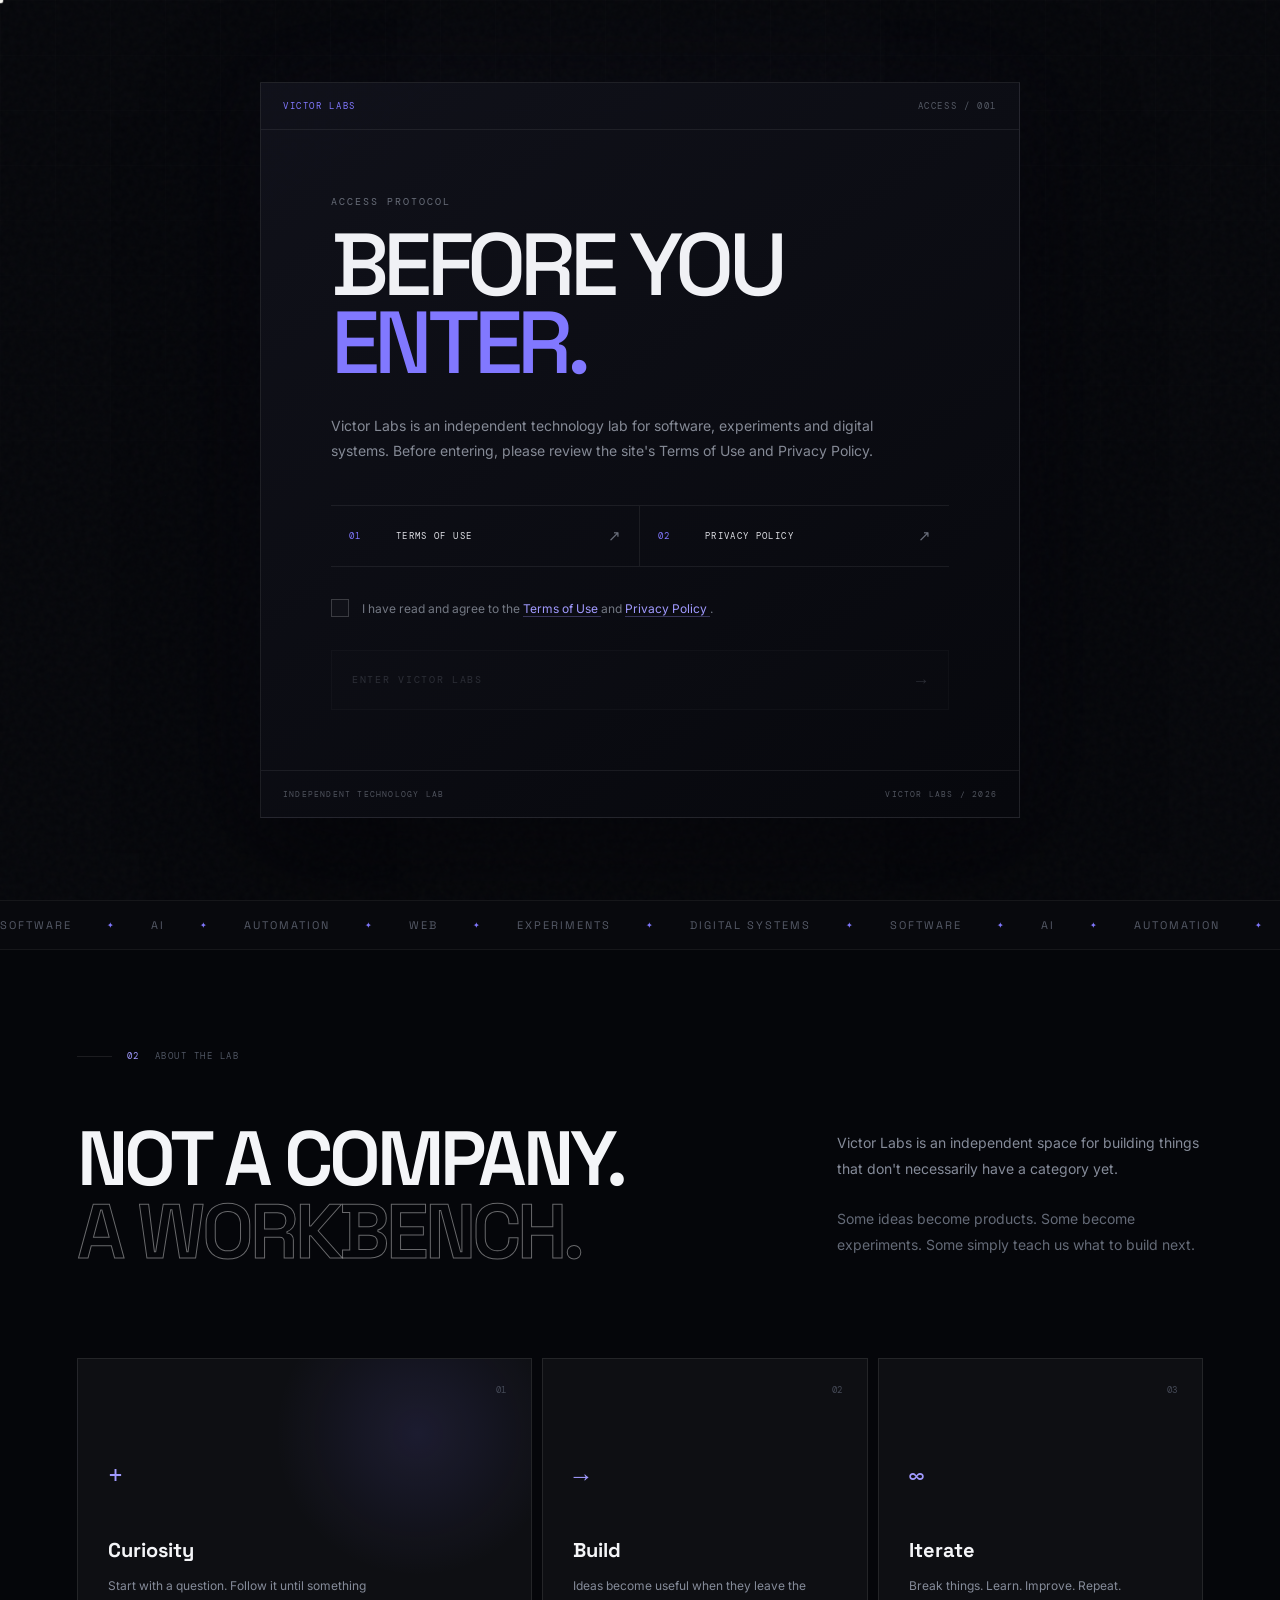
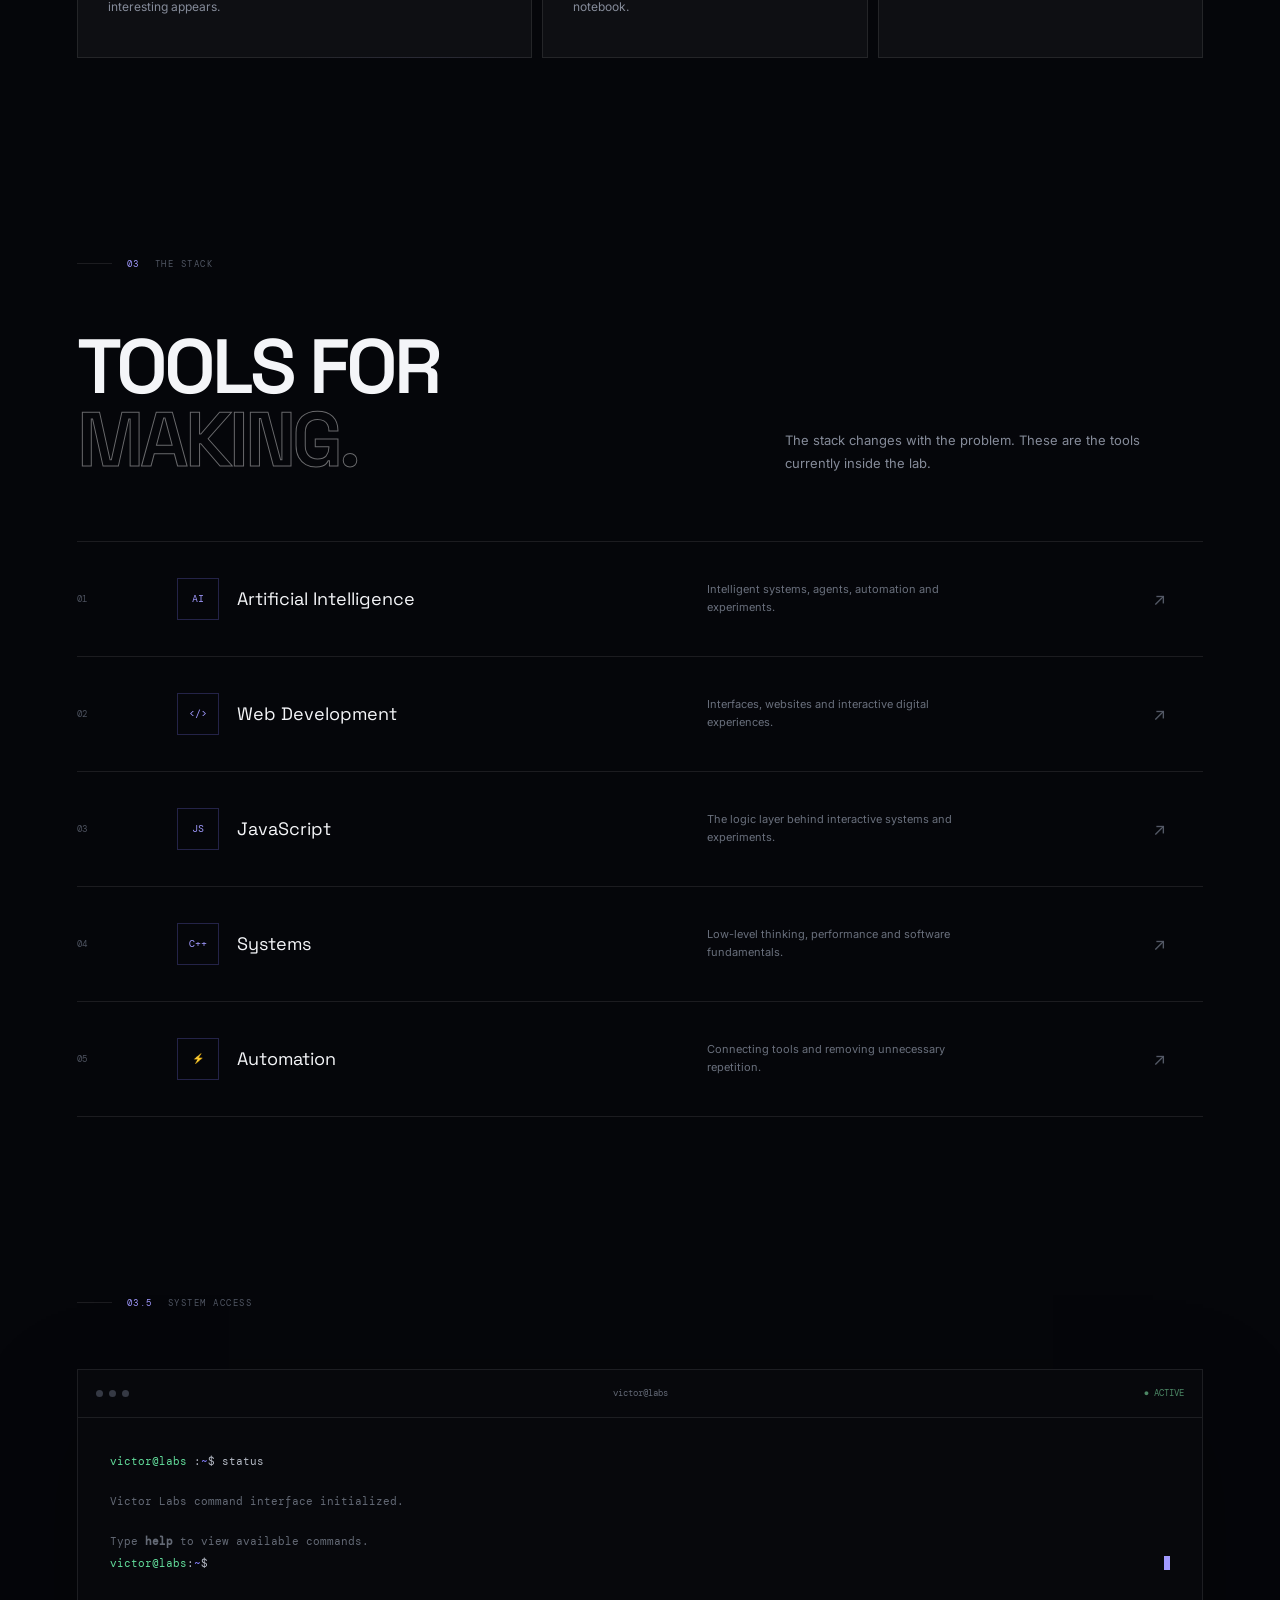
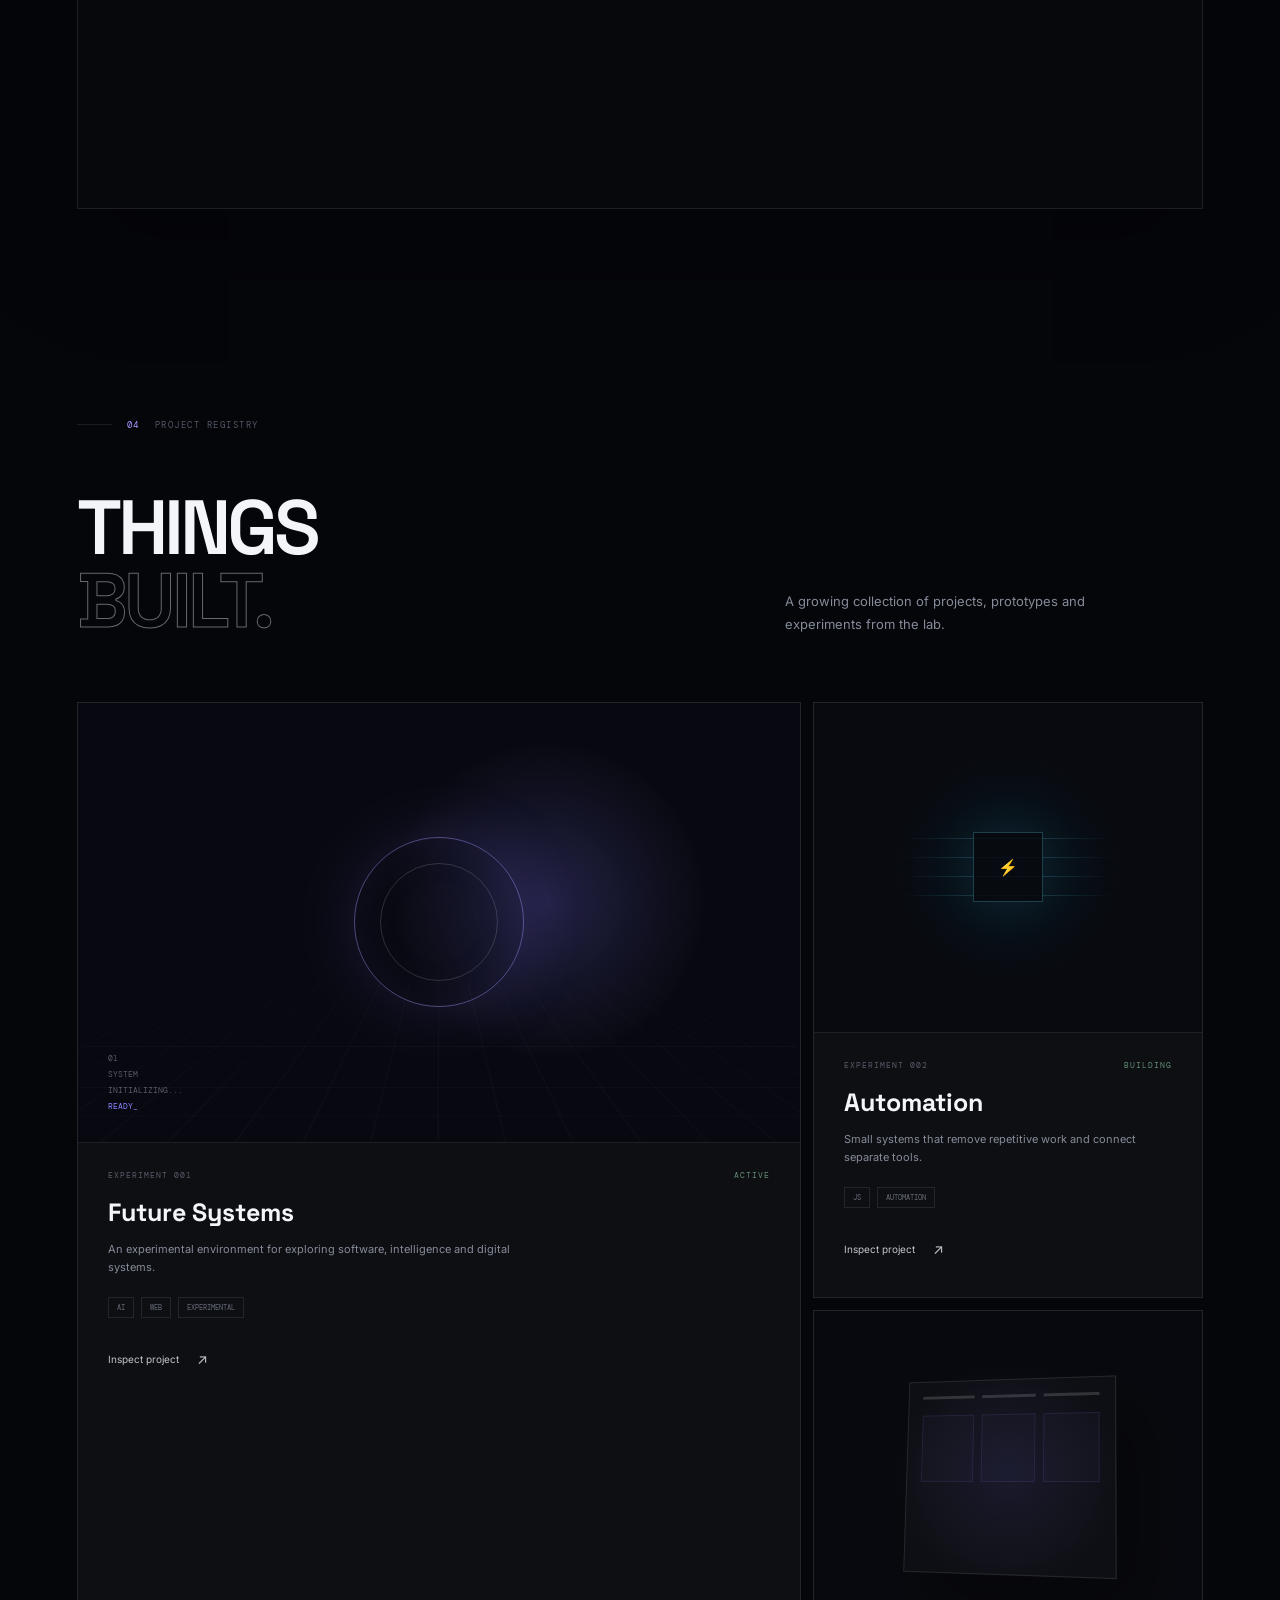
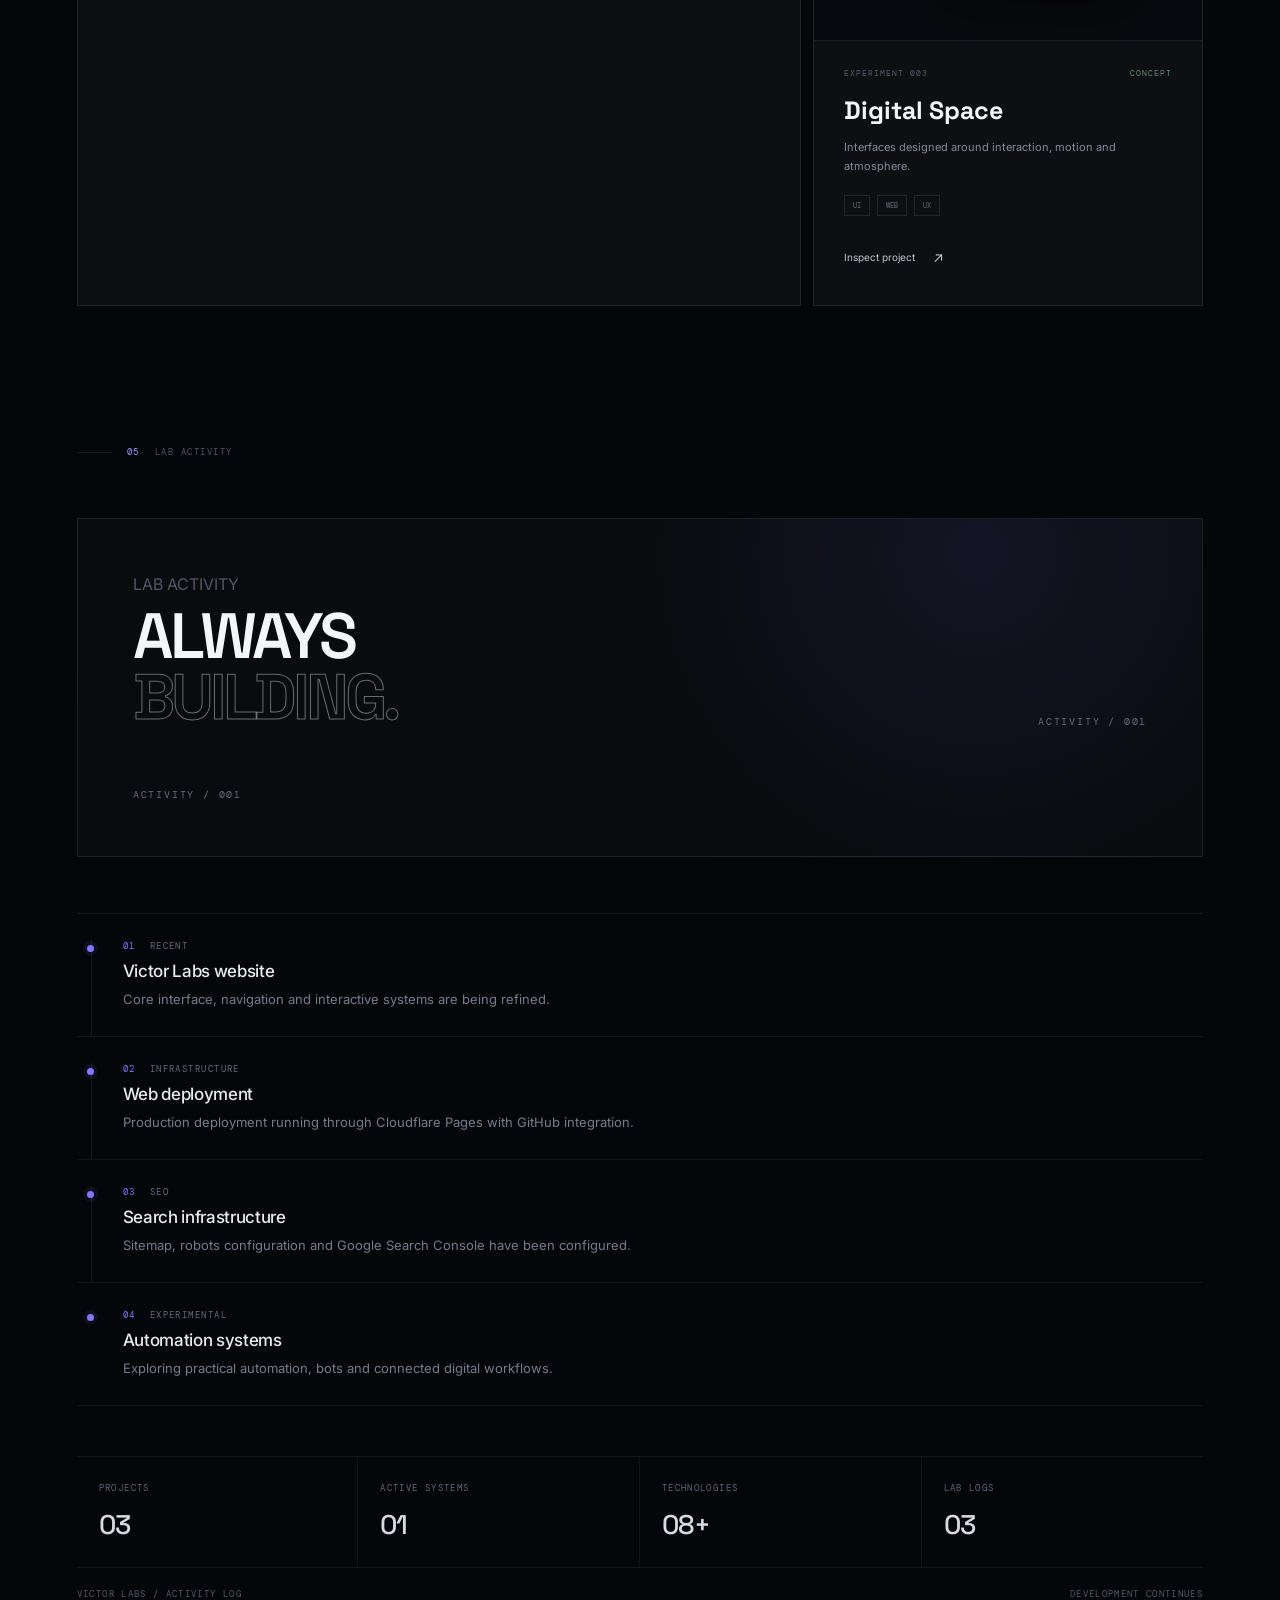
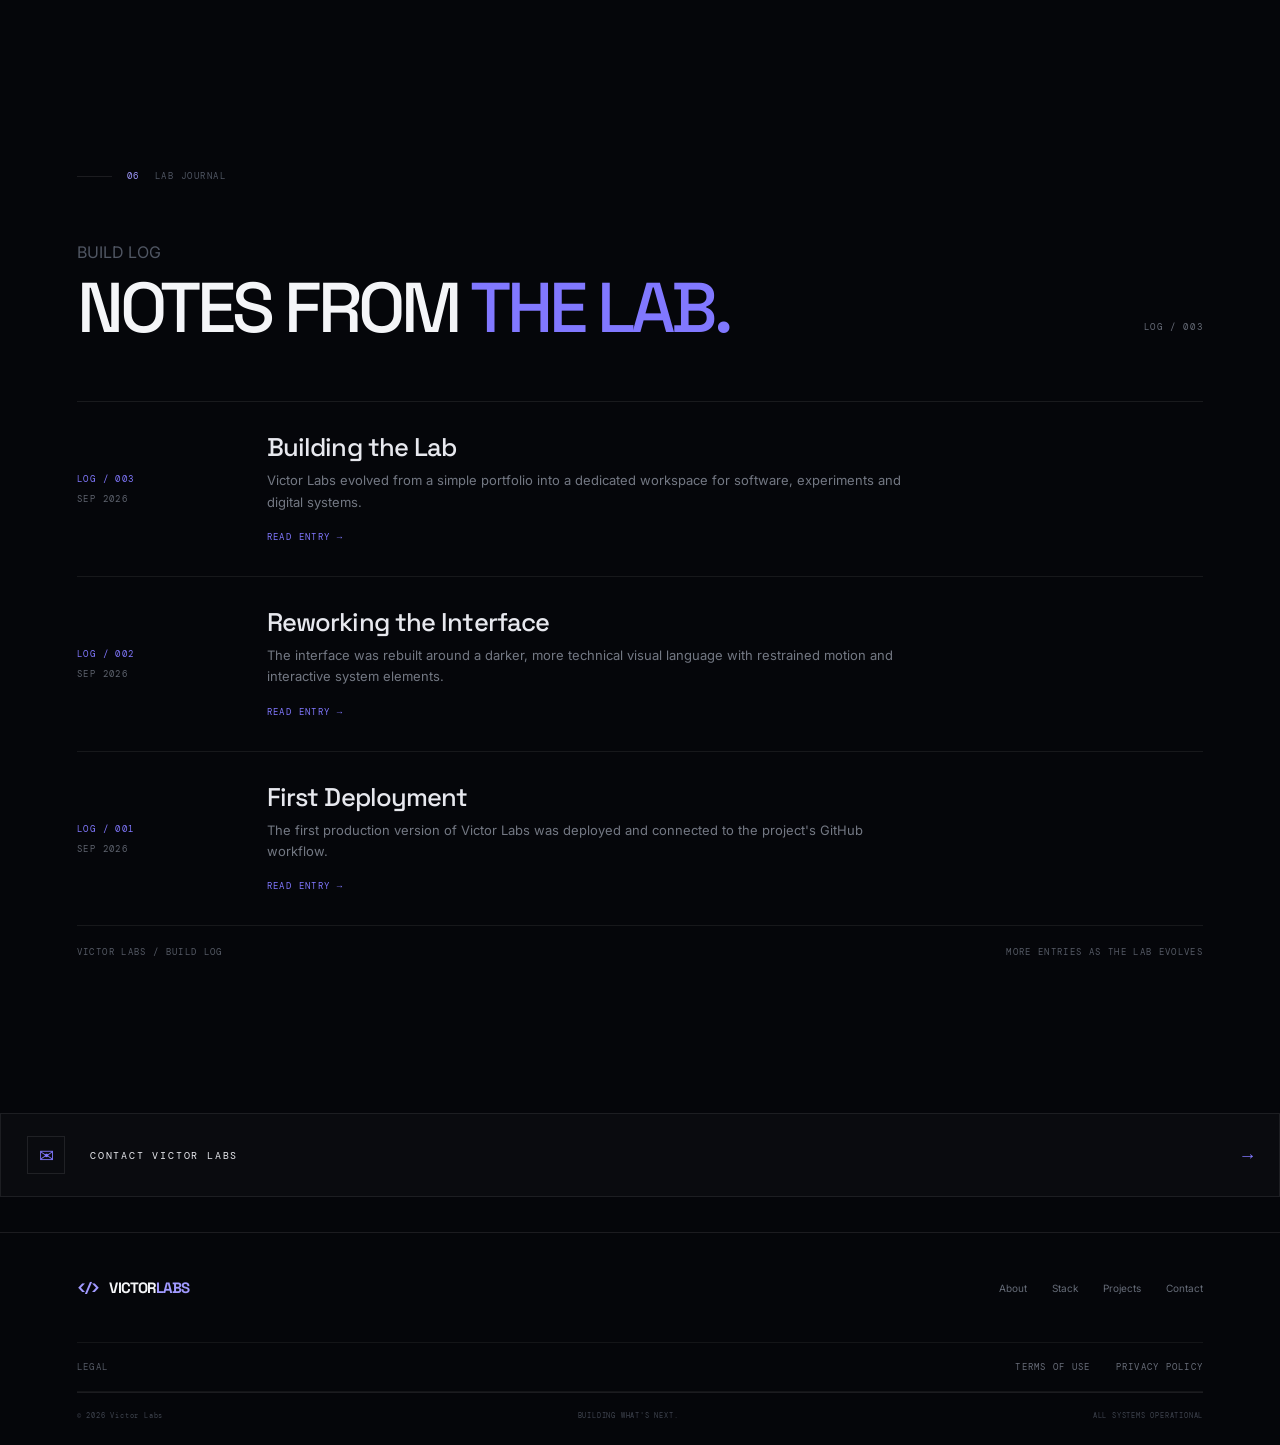
==== commit afbad98c: "Add access agreement and legal pages" ====
--- a/index.html
+++ b/index.html
@@ -58,6 +58,144 @@
 </head>
 
 <body>
+
+    <!-- =========================================
+     VICTOR LABS — ACCESS AGREEMENT
+========================================= -->
+
+<div
+    class="access-gate"
+    id="access-gate"
+    aria-hidden="false"
+>
+
+    <div class="access-gate-grid"></div>
+
+    <div class="access-gate-noise"></div>
+
+    <div class="access-gate-panel">
+
+        <div class="access-gate-top">
+
+            <span>
+                VICTOR LABS
+            </span>
+
+            <span>
+                ACCESS / 001
+            </span>
+
+        </div>
+
+
+        <div class="access-gate-main">
+
+            <div class="access-gate-label">
+                ACCESS PROTOCOL
+            </div>
+
+            <h1>
+                BEFORE YOU
+                <span>ENTER.</span>
+            </h1>
+
+            <p class="access-gate-description">
+                Victor Labs is an independent technology lab
+                for software, experiments and digital systems.
+                Before entering, please review the site's
+                Terms of Use and Privacy Policy.
+            </p>
+
+
+            <div class="access-gate-documents">
+
+                <a
+                    href="terms.html"
+                    target="_blank"
+                    rel="noopener"
+                >
+                    <span>01</span>
+                    <strong>TERMS OF USE</strong>
+                    <i>↗</i>
+                </a>
+
+                <a
+                    href="privacy.html"
+                    target="_blank"
+                    rel="noopener"
+                >
+                    <span>02</span>
+                    <strong>PRIVACY POLICY</strong>
+                    <i>↗</i>
+                </a>
+
+            </div>
+
+
+            <label class="access-gate-agreement">
+
+                <input
+                    type="checkbox"
+                    id="access-agreement"
+                >
+
+                <span class="access-check"></span>
+
+                <span class="access-agreement-text">
+                    I have read and agree to the
+                    <a
+                        href="terms.html"
+                        target="_blank"
+                        rel="noopener"
+                    >
+                        Terms of Use
+                    </a>
+                    and
+                    <a
+                        href="privacy.html"
+                        target="_blank"
+                        rel="noopener"
+                    >
+                        Privacy Policy
+                    </a>.
+                </span>
+
+            </label>
+
+
+            <button
+                class="access-enter"
+                id="access-enter"
+                type="button"
+                disabled
+            >
+                <span>
+                    ENTER VICTOR LABS
+                </span>
+
+                <i>
+                    →
+                </i>
+            </button>
+
+        </div>
+
+
+        <div class="access-gate-footer">
+
+            <span>
+                INDEPENDENT TECHNOLOGY LAB
+            </span>
+
+            <span>
+                VICTOR LABS / 2026
+            </span>
+
+        </div>
+
+    </div>
+
+</div>
 
     <!-- =========================
          LOADER
@@ -1569,54 +1707,74 @@
     <!-- =========================
          FOOTER
     ========================== -->
-
-    <footer>
-
-        <div class="footer-top">
-
-            <a href="#home" class="brand">
-
-                <span class="brand-mark">&lt;/&gt;</span>
-
-                <span class="brand-name">
-                    VICTOR<span>LABS</span>
-                </span>
-
+<footer>
+
+    <div class="footer-top">
+
+        <a href="#home" class="brand">
+
+            <span class="brand-mark">&lt;/&gt;</span>
+
+            <span class="brand-name">
+                VICTOR<span>LABS</span>
+            </span>
+
+        </a>
+
+
+        <div class="footer-links">
+
+            <a href="#about">About</a>
+            <a href="#stack">Stack</a>
+            <a href="#projects">Projects</a>
+            <a href="#contact">Contact</a>
+
+        </div>
+
+    </div>
+
+
+    <div class="footer-legal">
+
+        <span>
+            LEGAL
+        </span>
+
+        <div>
+
+            <a href="terms.html">
+                Terms of Use
             </a>
 
-
-            <div class="footer-links">
-
-                <a href="#about">About</a>
-                <a href="#stack">Stack</a>
-                <a href="#projects">Projects</a>
-                <a href="#contact">Contact</a>
-
-            </div>
-
-        </div>
-
-
-        <div class="footer-bottom">
-
-            <span>
-                © 2026 Victor Labs
-            </span>
-
-            <span>
-                BUILDING WHAT'S NEXT.
-            </span>
-
-            <span>
-                ALL SYSTEMS OPERATIONAL
-            </span>
-
-        </div>
-
-    </footer>
-
-
-    <script src="script.js"></script>
+            <a href="privacy.html">
+                Privacy Policy
+            </a>
+
+        </div>
+
+    </div>
+
+
+    <div class="footer-bottom">
+
+        <span>
+            © 2026 Victor Labs
+        </span>
+
+        <span>
+            BUILDING WHAT'S NEXT.
+        </span>
+
+        <span>
+            ALL SYSTEMS OPERATIONAL
+        </span>
+
+    </div>
+
+</footer>
+
+
+<script src="script.js"></script>
 
 </body>
 </html>
--- a/style.css
+++ b/style.css
@@ -208,9 +208,11 @@
     border-radius: 50%;
     background: white;
     pointer-events: none;
-    z-index: 9999;
+    z-index: 10001;
     transform: translate(-50%, -50%);
     mix-blend-mode: difference;
+    opacity: 1;
+    visibility: visible;
 }
 
 .cursor-glow {
@@ -219,7 +221,7 @@
     height: 360px;
     border-radius: 50%;
     pointer-events: none;
-    z-index: -1;
+    z-index: 9998;
 
     background:
         radial-gradient(
@@ -229,6 +231,8 @@
         );
 
     transform: translate(-50%, -50%);
+    opacity: 1;
+    visibility: visible;
 }
 
 
@@ -3520,4 +3524,482 @@
         letter-spacing: .12em;
     }
 
+}
+
+/* =========================================
+   VICTOR LABS — ACCESS AGREEMENT
+========================================= */
+
+.access-gate {
+    position: fixed;
+    inset: 0;
+    z-index: 10000;
+    display: flex;
+    align-items: center;
+    justify-content: center;
+    padding: 25px;
+    overflow-y: auto;
+    background: #05060a;
+    color: #e8e9ee;
+}
+
+.access-gate.hidden {
+    opacity: 0;
+    visibility: hidden;
+    pointer-events: none;
+    transition:
+        opacity .5s ease,
+        visibility .5s ease;
+}
+
+.access-gate-grid {
+    position: absolute;
+    inset: 0;
+    pointer-events: none;
+    opacity: .45;
+
+    background-image:
+        linear-gradient(
+            rgba(255,255,255,.025) 1px,
+            transparent 1px
+        ),
+        linear-gradient(
+            90deg,
+            rgba(255,255,255,.025) 1px,
+            transparent 1px
+        );
+
+    background-size: 55px 55px;
+
+    mask-image: linear-gradient(
+        to bottom,
+        black,
+        transparent 90%
+    );
+}
+
+.access-gate-noise {
+    position: absolute;
+    inset: 0;
+    pointer-events: none;
+    opacity: .035;
+
+    background-image:
+        url("data:image/svg+xml,%3Csvg viewBox='0 0 180 180' xmlns='http://www.w3.org/2000/svg'%3E%3Cfilter id='n'%3E%3CfeTurbulence type='fractalNoise' baseFrequency='.85' numOctaves='4' stitchTiles='stitch'/%3E%3C/filter%3E%3Crect width='100%25' height='100%25' filter='url(%23n)' opacity='.8'/%3E%3C/svg%3E");
+}
+
+.access-gate-panel {
+    position: relative;
+    z-index: 2;
+    width: min(760px, 100%);
+    border: 1px solid rgba(255,255,255,.09);
+    background:
+        linear-gradient(
+            145deg,
+            rgba(17,18,27,.96),
+            rgba(7,8,13,.98)
+        );
+    box-shadow:
+        0 35px 100px rgba(0,0,0,.55),
+        0 0 90px rgba(129,120,255,.045);
+}
+
+.access-gate-top {
+    display: flex;
+    align-items: center;
+    justify-content: space-between;
+    gap: 20px;
+    padding: 17px 22px;
+    border-bottom: 1px solid rgba(255,255,255,.07);
+
+    font-family: "DM Mono", monospace;
+    font-size: 9px;
+    letter-spacing: .18em;
+    text-transform: uppercase;
+    color: #555a65;
+}
+
+.access-gate-top span:first-child {
+    color: #8178ff;
+}
+
+.access-gate-main {
+    padding: 65px 70px 60px;
+}
+
+.access-gate-label {
+    margin-bottom: 18px;
+
+    font-family: "DM Mono", monospace;
+    font-size: 10px;
+    letter-spacing: .2em;
+    text-transform: uppercase;
+
+    color: #686d79;
+}
+
+.access-gate-main h1 {
+    max-width: 620px;
+    margin: 0;
+
+    font-family: "Space Grotesk", sans-serif;
+    font-size: clamp(52px, 8vw, 88px);
+    line-height: .88;
+    letter-spacing: -.065em;
+    font-weight: 500;
+
+    color: #f0f1f5;
+}
+
+.access-gate-main h1 span {
+    color: #8178ff;
+}
+
+.access-gate-description {
+    max-width: 590px;
+    margin: 32px 0 0;
+
+    font-size: 14px;
+    line-height: 1.8;
+
+    color: #858a96;
+}
+
+.access-gate-documents {
+    display: grid;
+    grid-template-columns: repeat(2, 1fr);
+    margin-top: 42px;
+
+    border-top: 1px solid rgba(255,255,255,.07);
+    border-bottom: 1px solid rgba(255,255,255,.07);
+}
+
+.access-gate-documents a {
+    display: grid;
+    grid-template-columns: 35px 1fr auto;
+    align-items: center;
+    gap: 12px;
+
+    padding: 20px 18px;
+
+    color: #dfe0e6;
+    text-decoration: none;
+
+    transition:
+        background .25s ease,
+        color .25s ease;
+}
+
+.access-gate-documents a:first-child {
+    border-right: 1px solid rgba(255,255,255,.07);
+}
+
+.access-gate-documents a:hover {
+    background: rgba(129,120,255,.055);
+    color: #ffffff;
+}
+
+.access-gate-documents span {
+    font-family: "DM Mono", monospace;
+    font-size: 9px;
+    letter-spacing: .1em;
+    color: #8178ff;
+}
+
+.access-gate-documents strong {
+    font-family: "DM Mono", monospace;
+    font-size: 9px;
+    font-weight: 400;
+    letter-spacing: .15em;
+}
+
+.access-gate-documents i {
+    font-family: "DM Mono", monospace;
+    font-size: 15px;
+    font-style: normal;
+    color: #686d79;
+
+    transition:
+        transform .25s ease,
+        color .25s ease;
+}
+
+.access-gate-documents a:hover i {
+    color: #a19aff;
+    transform: translate(3px, -3px);
+}
+
+.access-gate-agreement {
+    display: flex;
+    align-items: flex-start;
+    gap: 13px;
+
+    margin-top: 32px;
+
+    cursor: pointer;
+    user-select: none;
+}
+
+.access-gate-agreement input {
+    position: absolute;
+    opacity: 0;
+    pointer-events: none;
+}
+
+.access-check {
+    position: relative;
+    flex: 0 0 auto;
+
+    width: 18px;
+    height: 18px;
+
+    border: 1px solid rgba(255,255,255,.18);
+
+    background: rgba(255,255,255,.015);
+
+    transition:
+        background .2s ease,
+        border-color .2s ease,
+        box-shadow .2s ease;
+}
+
+.access-gate-agreement input:checked + .access-check {
+    border-color: #8178ff;
+    background: #8178ff;
+    box-shadow: 0 0 18px rgba(129,120,255,.2);
+}
+
+.access-check::after {
+    content: "";
+
+    position: absolute;
+    left: 5px;
+    top: 2px;
+
+    width: 5px;
+    height: 9px;
+
+    border-right: 2px solid #05060a;
+    border-bottom: 2px solid #05060a;
+
+    transform: rotate(45deg) scale(0);
+    opacity: 0;
+
+    transition:
+        transform .2s ease,
+        opacity .2s ease;
+}
+
+.access-gate-agreement input:checked + .access-check::after {
+    transform: rotate(45deg) scale(1);
+    opacity: 1;
+}
+
+.access-agreement-text {
+    max-width: 560px;
+
+    font-size: 12px;
+    line-height: 1.7;
+    color: #737883;
+}
+
+.access-agreement-text a {
+    color: #a19aff;
+    text-decoration: underline;
+    text-decoration-color: rgba(161,154,255,.3);
+    text-underline-offset: 3px;
+}
+
+.access-agreement-text a:hover {
+    color: #ffffff;
+}
+
+.access-enter {
+    display: flex;
+    align-items: center;
+    justify-content: space-between;
+    gap: 20px;
+
+    width: 100%;
+    margin-top: 30px;
+    padding: 18px 20px;
+
+    border: 1px solid rgba(129,120,255,.3);
+
+    background: rgba(129,120,255,.055);
+
+    color: #a19aff;
+
+    font-family: "DM Mono", monospace;
+    font-size: 10px;
+    letter-spacing: .17em;
+    text-transform: uppercase;
+
+    cursor: pointer;
+
+    transition:
+        background .25s ease,
+        border-color .25s ease,
+        color .25s ease,
+        transform .25s ease;
+}
+
+.access-enter:disabled {
+    opacity: .35;
+    cursor: not-allowed;
+    border-color: rgba(255,255,255,.07);
+    background: rgba(255,255,255,.018);
+    color: #686d79;
+}
+
+.access-enter:not(:disabled):hover {
+    background: rgba(129,120,255,.12);
+    border-color: rgba(129,120,255,.55);
+    color: #ffffff;
+    transform: translateY(-2px);
+}
+
+.access-enter i {
+    font-style: normal;
+    font-size: 17px;
+
+    transition: transform .25s ease;
+}
+
+.access-enter:not(:disabled):hover i {
+    transform: translateX(6px);
+}
+
+.access-gate-footer {
+    display: flex;
+    justify-content: space-between;
+    gap: 20px;
+
+    padding: 18px 22px;
+
+    border-top: 1px solid rgba(255,255,255,.07);
+
+    font-family: "DM Mono", monospace;
+    font-size: 8px;
+    letter-spacing: .15em;
+    text-transform: uppercase;
+
+    color: #50545e;
+}
+
+
+/* =========================================
+   ACCESS GATE — MOBILE
+========================================= */
+
+@media (max-width: 750px) {
+
+    .access-gate {
+        align-items: flex-start;
+        padding: 12px;
+    }
+
+    .access-gate-panel {
+        margin: auto 0;
+    }
+
+    .access-gate-main {
+        padding: 45px 24px 38px;
+    }
+
+    .access-gate-main h1 {
+        font-size: clamp(48px, 15vw, 72px);
+    }
+
+    .access-gate-description {
+        margin-top: 25px;
+        font-size: 12px;
+        line-height: 1.75;
+    }
+
+    .access-gate-documents {
+        grid-template-columns: 1fr;
+        margin-top: 32px;
+    }
+
+    .access-gate-documents a:first-child {
+        border-right: none;
+        border-bottom: 1px solid rgba(255,255,255,.07);
+    }
+
+    .access-gate-agreement {
+        margin-top: 26px;
+    }
+
+    .access-agreement-text {
+        font-size: 11px;
+    }
+
+    .access-gate-footer {
+        flex-direction: column;
+        gap: 8px;
+    }
+
+}
+
+body.access-locked {
+    overflow: hidden;
+}
+
+/* =========================================
+   FOOTER — LEGAL LINKS
+========================================= */
+
+.footer-legal {
+    display: flex;
+    align-items: center;
+    justify-content: space-between;
+    gap: 20px;
+
+    padding: 18px 0;
+
+    border-top: 1px solid rgba(255,255,255,.06);
+    border-bottom: 1px solid rgba(255,255,255,.06);
+
+    font-family: "DM Mono", monospace;
+    font-size: 9px;
+    letter-spacing: .14em;
+    text-transform: uppercase;
+
+    color: #555a65;
+}
+
+.footer-legal > div {
+    display: flex;
+    gap: 25px;
+}
+
+.footer-legal a {
+    color: #686d79;
+    text-decoration: none;
+
+    transition:
+        color .25s ease,
+        letter-spacing .25s ease;
+}
+
+.footer-legal a:hover {
+    color: #a19aff;
+    letter-spacing: .17em;
+}
+
+
+@media (max-width: 750px) {
+
+    .footer-legal {
+        align-items: flex-start;
+        flex-direction: column;
+        gap: 12px;
+    }
+
+    .footer-legal > div {
+        flex-wrap: wrap;
+        gap: 18px;
+    }
+
 }
